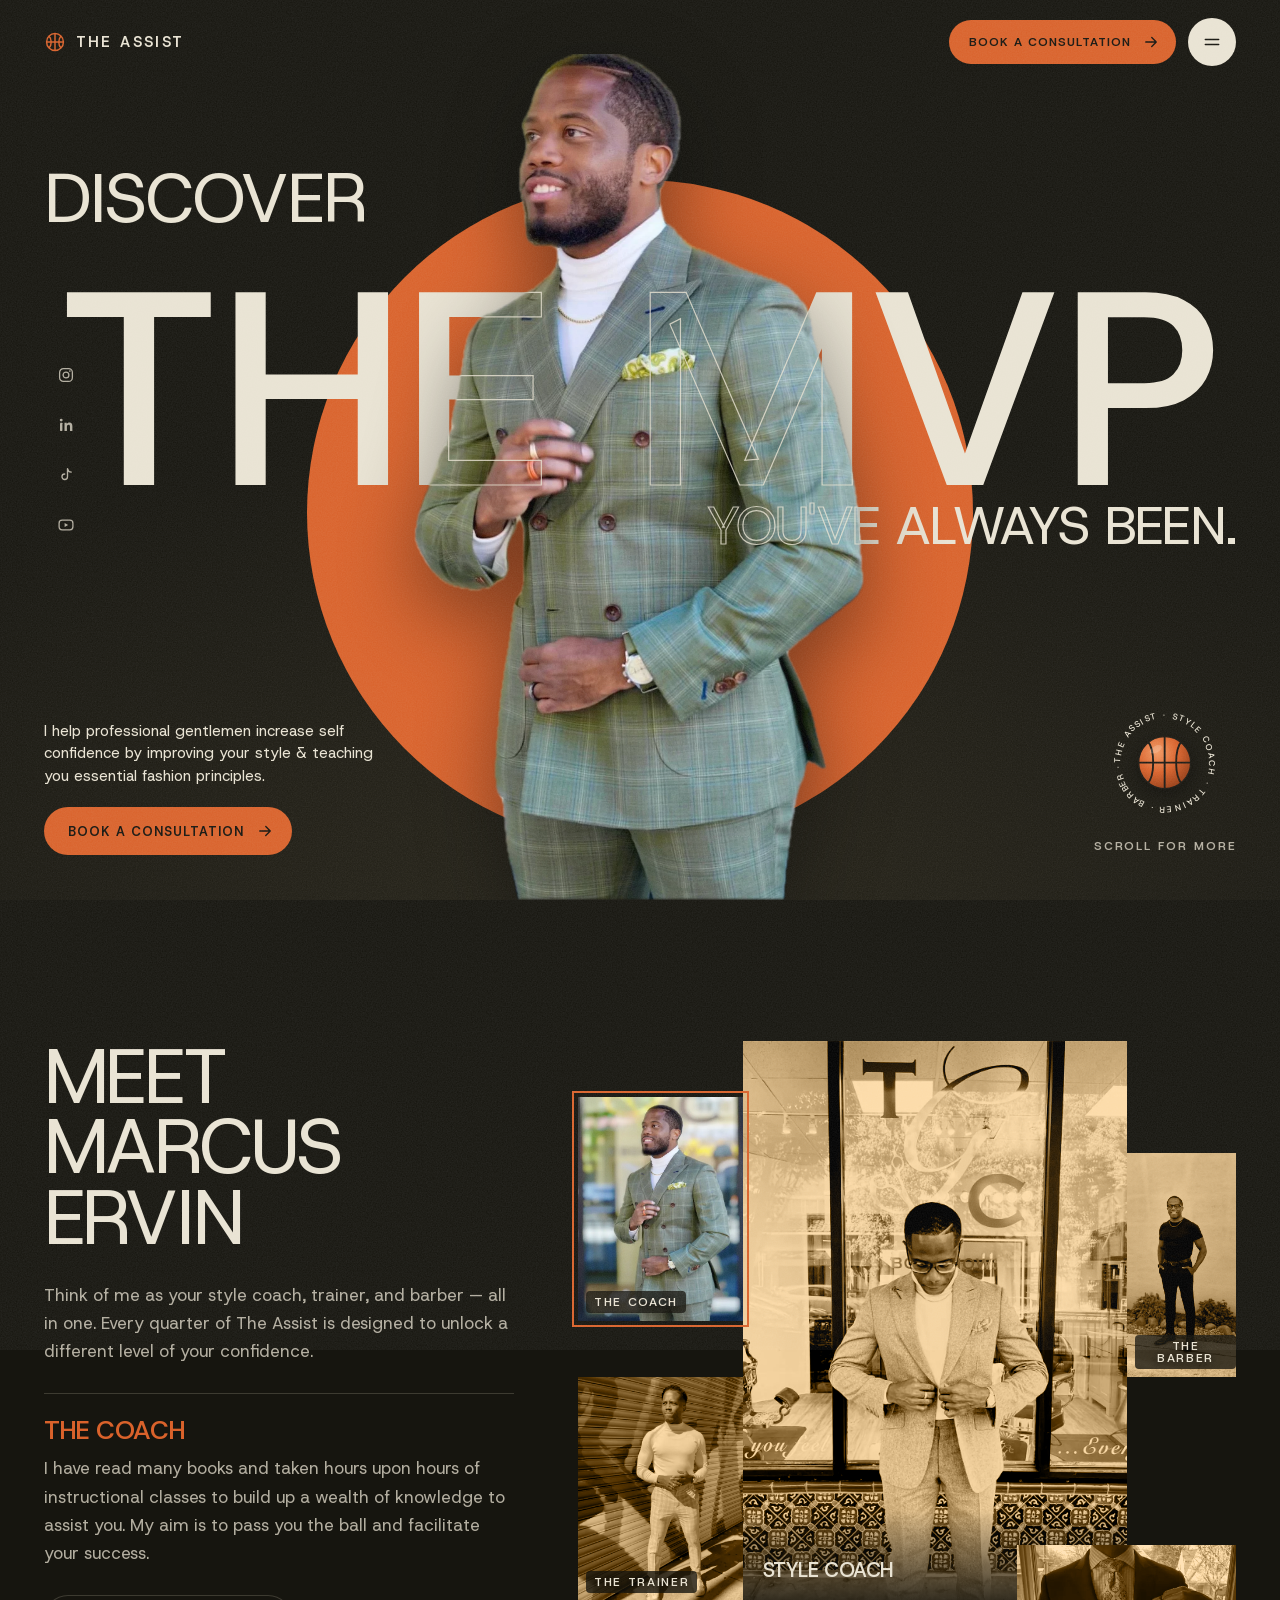
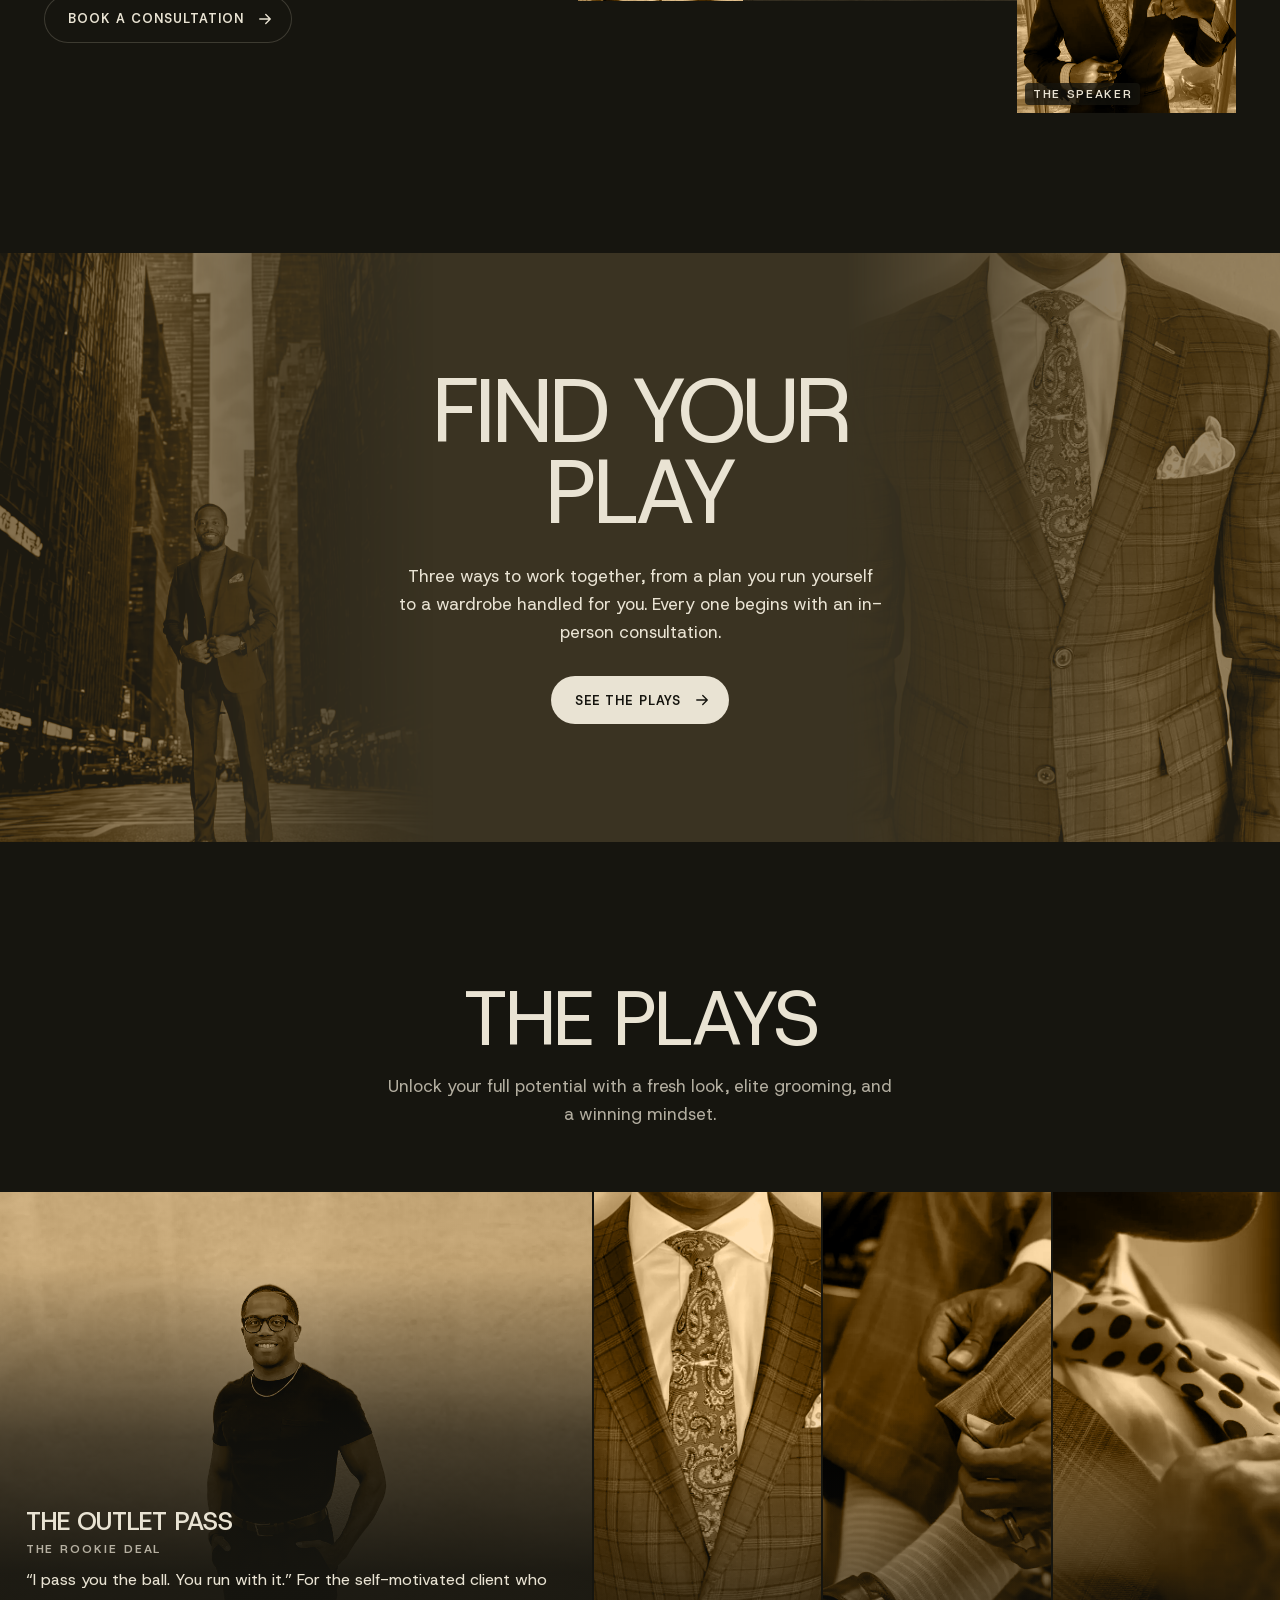
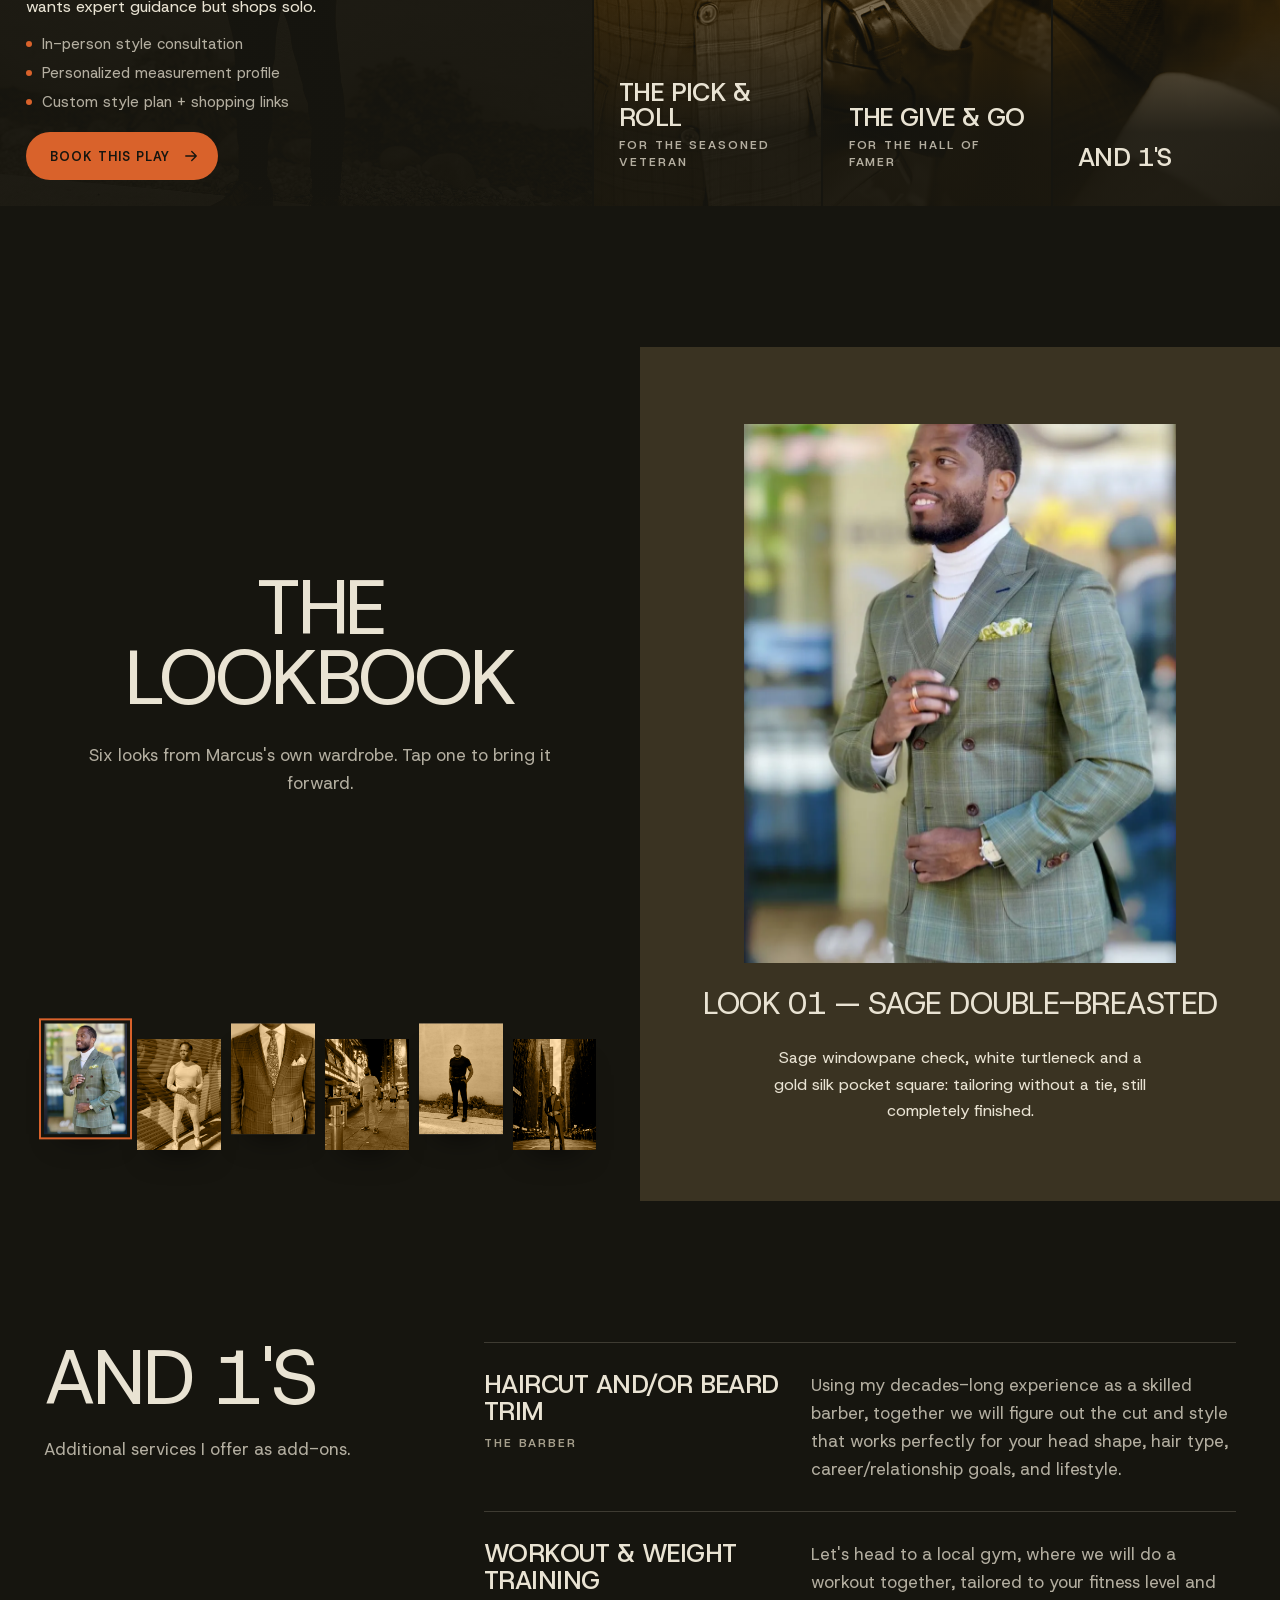
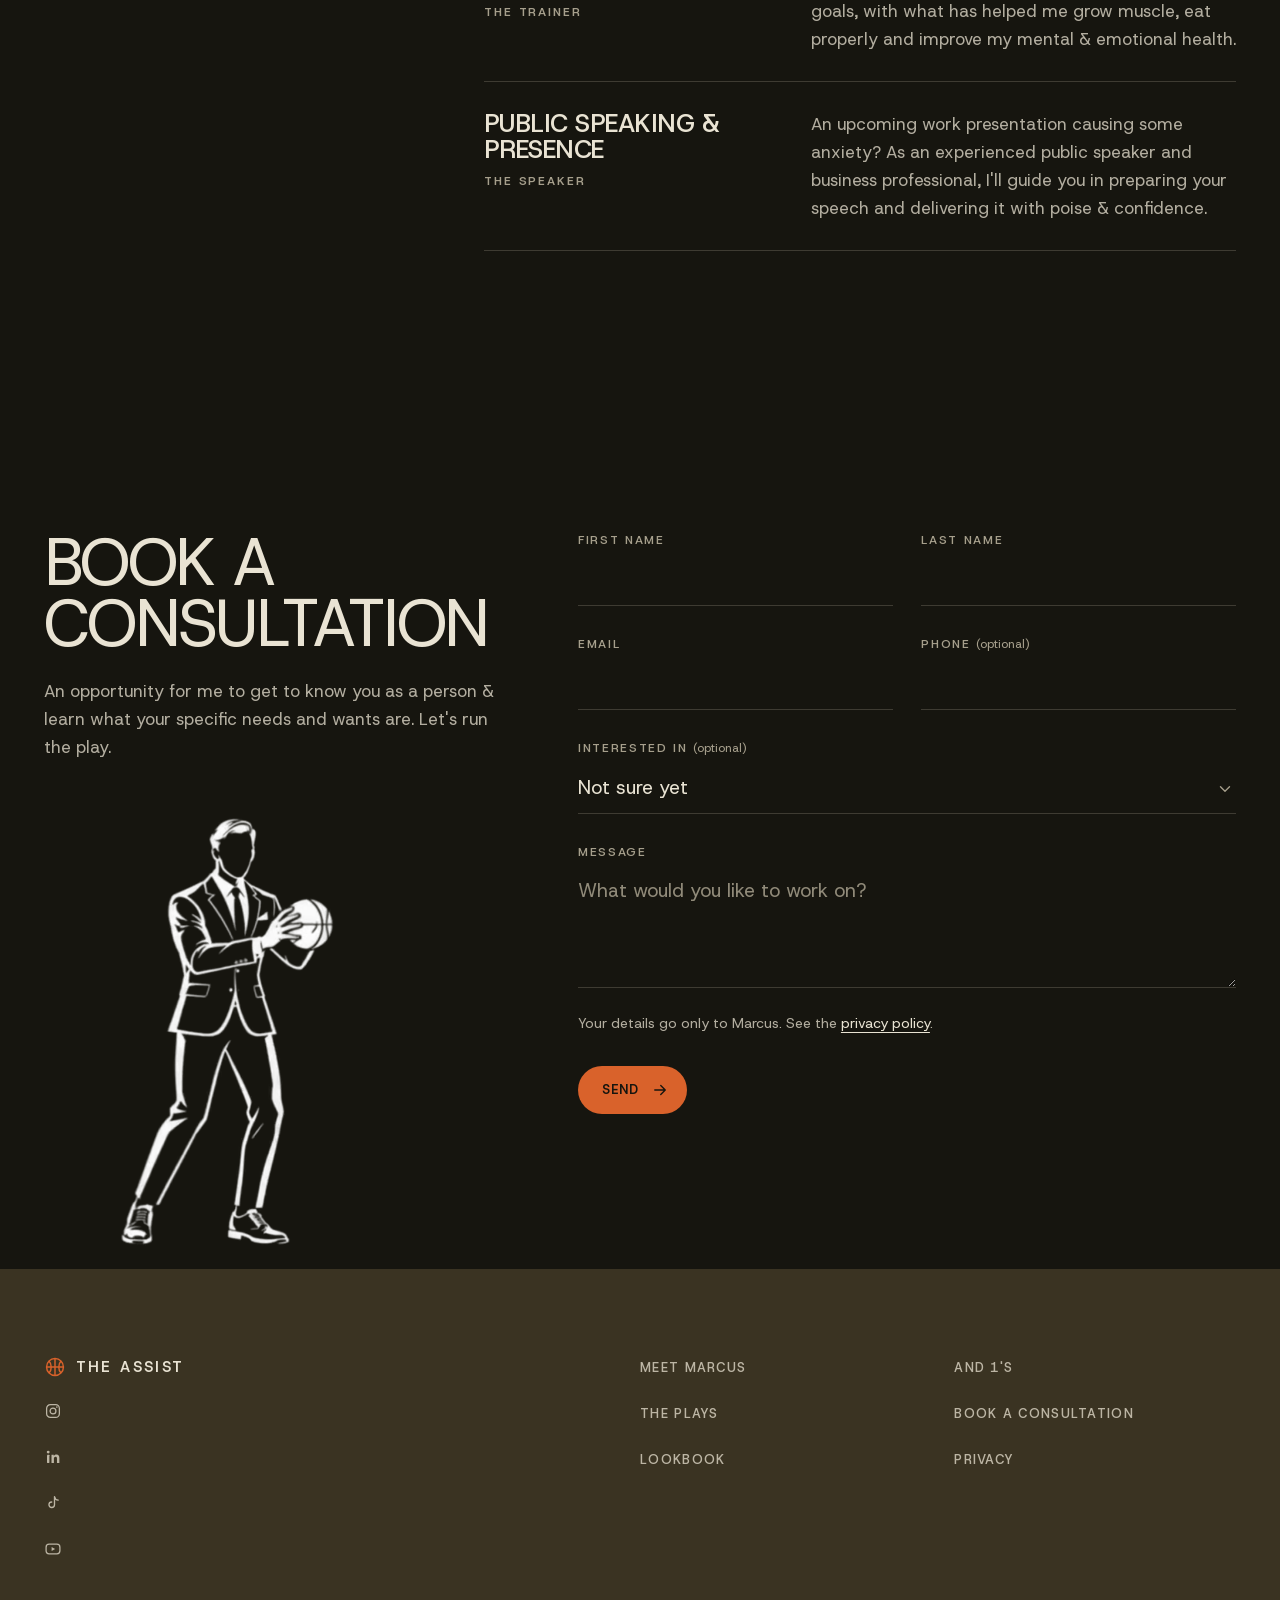
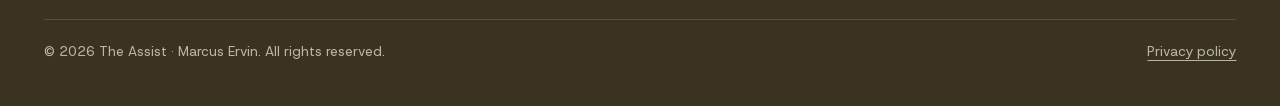
==== index.html @ 71811493 "Dribble loop: transparent, so it sits on the page colour everywhere The clip now has no background o" ====
<!doctype html>
<html lang="en">
<head>
<meta charset="utf-8">
<meta name="viewport" content="width=device-width, initial-scale=1">
<title>The Assist — Personal Styling for Professional Men | Marcus Ervin</title>
<meta name="description" content="Marcus Ervin helps professional gentlemen increase self-confidence by improving their style and teaching essential fashion principles. Style coach, trainer and barber, all in one. Book a consultation.">
<link rel="canonical" href="https://getsumactright.github.io/the-assist/">
<meta name="theme-color" content="#16150f">
<meta property="og:type" content="website">
<meta property="og:site_name" content="The Assist">
<meta property="og:title" content="The Assist — Discover the MVP you've always been">
<meta property="og:description" content="Personal styling for professional men with Marcus Ervin: style coach, trainer and barber, all in one.">
<meta property="og:url" content="https://getsumactright.github.io/the-assist/">
<meta property="og:image" content="https://getsumactright.github.io/the-assist/assets/img/og.jpg">
<meta property="og:image:width" content="1200">
<meta property="og:image:height" content="630">
<meta property="og:image:alt" content="Marcus Ervin in a sage suit in front of the words THE MVP">
<meta name="twitter:card" content="summary_large_image">
<link rel="icon" href="favicon.svg" type="image/svg+xml">
<link rel="apple-touch-icon" href="apple-touch-icon.png">
<link rel="preload" href="assets/fonts/host-grotesk-latin.woff2" as="font" type="font/woff2" crossorigin>
<link rel="preload" href="assets/img/marcus-sage-cutout.webp" as="image" fetchpriority="high">
<link rel="stylesheet" href="assets/css/site.css">
<script type="application/ld+json">
{
  "@context": "https://schema.org",
  "@type": "ProfessionalService",
  "name": "The Assist",
  "description": "Personal styling and image consulting for professional men. Marcus Ervin helps professional gentlemen increase self-confidence by improving their style and teaching essential fashion principles.",
  "url": "https://getsumactright.github.io/the-assist/",
  "image": "https://getsumactright.github.io/the-assist/assets/img/og.jpg",
  "founder": {"@type": "Person", "name": "Marcus Ervin", "jobTitle": "Style coach, trainer and barber"},
  "sameAs": ["https://www.instagram.com/themarcuservin","https://www.linkedin.com/in/marcuservin/","https://www.tiktok.com/@themarcuservin","https://www.youtube.com/@TheMarcusErvin"],
  "hasOfferCatalog": {"@type": "OfferCatalog", "name": "Styling packages", "itemListElement": [
    {"@type": "Offer", "itemOffered": {"@type": "Service", "name": "The Outlet Pass", "description": "In-person style consultation, personalized measurement profile, custom style plan and shopping links."}},
    {"@type": "Offer", "itemOffered": {"@type": "Service", "name": "The Pick & Roll", "description": "In-person consultation, full measurement profile, bespoke color analysis, live shopping sessions and style education."}},
    {"@type": "Offer", "itemOffered": {"@type": "Service", "name": "The Give & Go", "description": "Full wardrobe plan curated and delivered, with alterations, fittings, lookbooks, dry cleaning, shoe care and multiple 1-on-1 sessions."}}
  ]}
}
</script>
</head>
<body>

<a class="skip" href="#main">Skip to content</a>

<svg width="0" height="0" style="position:absolute" aria-hidden="true">
  <symbol id="i-arrow" viewBox="0 0 24 24"><path d="M5 12h13M13 6l6 6-6 6" fill="none" stroke="currentColor" stroke-width="1.8" stroke-linecap="round" stroke-linejoin="round"/></symbol>
  <symbol id="i-left" viewBox="0 0 24 24"><path d="M19 12H6M11 6l-6 6 6 6" fill="none" stroke="currentColor" stroke-width="1.8" stroke-linecap="round" stroke-linejoin="round"/></symbol>
  <symbol id="i-ball" viewBox="0 0 24 24"><g fill="none" stroke="currentColor" stroke-width="1.6"><circle cx="12" cy="12" r="9.2"/><path d="M2.8 12h18.4M12 2.8v18.4M5.5 5.4c3.2 3.6 3.2 9.6 0 13.2M18.5 5.4c-3.2 3.6-3.2 9.6 0 13.2"/></g></symbol>
  <symbol id="i-ig" viewBox="0 0 24 24"><g fill="none" stroke="currentColor" stroke-width="1.7"><rect x="3.5" y="3.5" width="17" height="17" rx="5"/><circle cx="12" cy="12" r="3.9"/></g><circle cx="17.2" cy="6.8" r="1.1" fill="currentColor"/></symbol>
  <symbol id="i-in" viewBox="0 0 24 24"><g fill="currentColor"><rect x="4" y="9" width="3.2" height="11" rx=".6"/><circle cx="5.6" cy="5.4" r="1.9"/><path d="M10 9h3v1.6c.6-1 1.8-1.9 3.7-1.9 2.6 0 3.8 1.6 3.8 4.6V20h-3.2v-6c0-1.6-.6-2.5-1.9-2.5-1.4 0-2.2 1-2.2 2.6V20H10z"/></g></symbol>
  <symbol id="i-tt" viewBox="0 0 24 24"><path d="M14 3.5v10.8a3.7 3.7 0 1 1-3.7-3.7M14 3.5c.4 2.6 2.2 4.4 5 4.6" fill="none" stroke="currentColor" stroke-width="1.8" stroke-linecap="round" stroke-linejoin="round"/></symbol>
  <symbol id="i-yt" viewBox="0 0 24 24"><rect x="2.8" y="5.6" width="18.4" height="12.8" rx="4" fill="none" stroke="currentColor" stroke-width="1.7"/><path d="M10.2 9.4v5.2l4.6-2.6z" fill="currentColor"/></symbol>
  <symbol id="i-menu" viewBox="0 0 24 24"><path d="M4 9h16M4 15h16" fill="none" stroke="currentColor" stroke-width="1.8" stroke-linecap="round"/></symbol>
  <symbol id="i-x" viewBox="0 0 24 24"><path d="M6 6l12 12M18 6L6 18" fill="none" stroke="currentColor" stroke-width="1.8" stroke-linecap="round"/></symbol>
</svg>

<header class="top">
  <div class="wrap top__row">
    <a class="brand" href="#main"><svg aria-hidden="true"><use href="#i-ball"/></svg>The Assist</a>
    <div class="top__right">
      <a class="pill" href="#consultation">Book a consultation<svg aria-hidden="true"><use href="#i-arrow"/></svg></a>
      <button class="burger" type="button" data-nav-toggle aria-controls="menu" aria-expanded="false" aria-label="Open menu"><svg aria-hidden="true"><use href="#i-menu"/></svg></button>
    </div>
  </div>
</header>

<div class="menu" id="menu" role="dialog" aria-modal="true" aria-label="Menu" hidden>
  <button class="burger menu__close" type="button" data-menu-close aria-label="Close menu"><svg aria-hidden="true"><use href="#i-x"/></svg></button>
  <nav aria-label="Main">
    <a href="#meet">Meet Marcus</a>
    <a href="#plays">The plays</a>
    <a href="#lookbook">Lookbook</a>
    <a href="#and-ones">And 1's</a>
    <a href="#consultation">Book a consultation</a>
  </nav>
  <aside class="tone" aria-hidden="true"><img src="assets/img/city-800.webp" width="1200" height="1600" alt="" loading="lazy"></aside>
  <div class="menu__foot"><span class="label">Style coach · Trainer · Barber</span></div>
</div>

<main id="main">
  <section class="hero" aria-labelledby="hero-title">
    <div class="hero__stage">
      <div class="hero__disc" aria-hidden="true"></div>
      <h1 class="hero__type" id="hero-title" aria-label="Discover the MVP you've always been">
        <span class="t-a" aria-hidden="true">Discover</span>
        <span class="t-b" aria-hidden="true">The MVP</span>
        <span class="t-c" aria-hidden="true">you've always been.</span>
      </h1>
      <img class="hero__marcus" src="assets/img/marcus-sage-cutout.webp" decoding="async" width="744" height="1351" alt="Marcus Ervin in a sage double-breasted check suit and white turtleneck" fetchpriority="high">
      <p class="hero__type hero__type--line" aria-hidden="true">
        <span class="t-a">Discover</span>
        <span class="t-b">The MVP</span>
        <span class="t-c">you've always been.</span>
      </p>
      <ul class="hero__social" aria-label="Follow Marcus">
        <li><a href="https://www.instagram.com/themarcuservin" rel="noopener" target="_blank" aria-label="Instagram"><svg aria-hidden="true"><use href="#i-ig"/></svg></a></li>
        <li><a href="https://www.linkedin.com/in/marcuservin/" rel="noopener" target="_blank" aria-label="LinkedIn"><svg aria-hidden="true"><use href="#i-in"/></svg></a></li>
        <li><a href="https://www.tiktok.com/@themarcuservin" rel="noopener" target="_blank" aria-label="TikTok"><svg aria-hidden="true"><use href="#i-tt"/></svg></a></li>
        <li><a href="https://www.youtube.com/@TheMarcusErvin" rel="noopener" target="_blank" aria-label="YouTube"><svg aria-hidden="true"><use href="#i-yt"/></svg></a></li>
      </ul>
    </div>
    <div class="hero__lede">
      <p>I help professional gentlemen increase self confidence by improving your style &amp; teaching you essential fashion principles.</p>
      <a class="pill" href="#consultation">Book a consultation<svg aria-hidden="true"><use href="#i-arrow"/></svg></a>
    </div>
    <a class="badge" href="#meet" aria-label="Scroll to meet Marcus">
      <span class="badge__ring" aria-hidden="true">
        <svg class="ring" viewBox="0 0 120 120"><defs><path id="ring" d="M60 60m-46 0a46 46 0 1 1 92 0a46 46 0 1 1-92 0"/></defs><text><textPath href="#ring" textLength="286" lengthAdjust="spacing">The Assist · Style coach · Trainer · Barber ·</textPath></text></svg>
        <span class="badge__core"><svg viewBox="0 0 100 100" focusable="false"><defs><radialGradient id="ball-shade" cx="36%" cy="30%" r="78%"><stop offset="0" stop-color="#f39a63"/><stop offset=".5" stop-color="#d9622b"/><stop offset="1" stop-color="#8f3a14"/></radialGradient><clipPath id="ball-clip"><circle cx="50" cy="50" r="47"/></clipPath></defs><circle cx="50" cy="50" r="47" fill="url(#ball-shade)"/><g clip-path="url(#ball-clip)"><g class="ball-seams" fill="none" stroke="#1c1a14" stroke-width="3.4" stroke-linecap="round"><path d="M-10 50h120M50 -10v120"/><path d="M18 10c15 15 15 65 0 80M82 10c-15 15-15 65 0 80"/></g></g><circle cx="50" cy="50" r="47" fill="none" stroke="#1c1a14" stroke-width="2.4"/><ellipse cx="34" cy="26" rx="12" ry="6" fill="#fff" opacity=".18" transform="rotate(-28 34 26)"/></svg></span>
      </span>
      <span class="label">Scroll for more</span>
    </a>
  </section>

  <section class="sec" id="meet" aria-labelledby="meet-title">
    <div class="wrap meet">
      <div class="meet__copy">
        <h2 class="h2" id="meet-title">Meet<br>Marcus Ervin</h2>
        <p class="lead">Think of me as your style coach, trainer, and barber — all in one. Every quarter of The Assist is designed to unlock a different level of your confidence.</p>
        <div class="meet__role" aria-live="polite">
          <strong data-role="name">The coach</strong>
          <p data-role="text">I have read many books and taken hours upon hours of instructional classes to build up a wealth of knowledge to assist you. My aim is to pass you the ball and facilitate your success.</p>
        </div>
        <a class="pill pill--ghost" href="#consultation" style="align-self:flex-start">Book a consultation<svg aria-hidden="true"><use href="#i-arrow"/></svg></a>
      </div>
      <div class="collage">
        <figure class="collage__main tone" style="margin:0">
          <img data-role="img" src="assets/img/cream-bw-1600.webp" width="1440" height="1440" alt="Marcus Ervin in a cream jacket in front of a shop window" loading="lazy">
          <figcaption data-role="cap">Style coach</figcaption>
        </figure>
        <div class="collage__thumbs" role="group" aria-label="Marcus's roles">
          <button class="thumb th-1 tone" type="button" aria-pressed="true" data-role-i="0"><img src="assets/img/sage-800.webp" width="569" height="800" alt="" loading="lazy"><span>The coach</span></button>
          <button class="thumb th-2 tone" type="button" aria-pressed="false" data-role-i="1"><img src="assets/img/yellow-wall-800.webp" width="576" height="800" alt="" loading="lazy"><span>The trainer</span></button>
          <button class="thumb th-3 tone" type="button" aria-pressed="false" data-role-i="2"><img src="assets/img/sky-wall-800.webp" width="600" height="800" alt="" loading="lazy"><span>The barber</span></button>
          <button class="thumb th-4 tone" type="button" aria-pressed="false" data-role-i="3"><img src="assets/img/black-suit-800.webp" width="800" height="581" alt="" loading="lazy" style="object-position:40% 30%"><span>The speaker</span></button>
        </div>
      </div>
    </div>
  </section>

  <section class="band" aria-labelledby="band-title">
    <div class="band__img band__img--l tone" aria-hidden="true"><img src="assets/img/city-1600.webp" width="1200" height="1600" alt="" loading="lazy"></div>
    <div class="band__img band__img--r tone" aria-hidden="true"><img src="assets/img/blue-check-1600.webp" width="1600" height="1325" alt="" loading="lazy"></div>
    <div class="wrap">
      <h2 id="band-title">Find your<br>play</h2>
      <p>Three ways to work together, from a plan you run yourself to a wardrobe handled for you. Every one begins with an in-person consultation.</p>
      <a class="pill pill--bone" href="#plays">See the plays<svg aria-hidden="true"><use href="#i-arrow"/></svg></a>
    </div>
  </section>

  <section class="sec" id="plays" aria-labelledby="plays-title">
    <div class="wrap plays__head">
      <h2 class="h2" id="plays-title">The plays</h2>
      <p class="lead">Unlock your full potential with a fresh look, elite grooming, and a winning mindset.</p>
    </div>
    <div class="panels" data-panels>
      <article class="panel tone is-open">
        <button class="panel-tab" type="button" aria-expanded="true" aria-controls="p1"><span class="sr" style="position:absolute;left:-9999px">Show The Outlet Pass</span></button>
        <img src="assets/img/sky-wall-1600.webp" width="1200" height="1600" alt="" loading="lazy" style="object-position:60% 30%">
        <div class="panel__body">
          <h3>The Outlet Pass</h3>
          <span class="label tier">The Rookie Deal</span>
          <div class="panel__more" id="p1"><div>
            <p>“I pass you the ball. You run with it.” For the self-motivated client who wants expert guidance but shops solo.</p>
            <ul><li>In-person style consultation</li><li>Personalized measurement profile</li><li>Custom style plan + shopping links</li></ul>
            <a class="pill" href="#consultation" data-play="The Outlet Pass">Book this play<svg aria-hidden="true"><use href="#i-arrow"/></svg></a>
          </div></div>
        </div>
      </article>
      <article class="panel tone">
        <button class="panel-tab" type="button" aria-expanded="false" aria-controls="p2"><span style="position:absolute;left:-9999px">Show The Pick &amp; Roll</span></button>
        <img src="assets/img/blue-check-1600.webp" width="1600" height="1325" alt="" loading="lazy" style="object-position:50% 40%">
        <div class="panel__body">
          <h3>The Pick &amp; Roll</h3>
          <span class="label tier">For the Seasoned Veteran</span>
          <div class="panel__more" id="p2"><div>
            <p>“We play together — step-by-step styling support.” Shopping sessions together, with style principles that last.</p>
            <ul><li>In-person consultation</li><li>Full measurement profile</li><li>Bespoke color analysis</li><li>Live shopping sessions + style education</li></ul>
            <a class="pill" href="#consultation" data-play="The Pick & Roll">Book this play<svg aria-hidden="true"><use href="#i-arrow"/></svg></a>
          </div></div>
        </div>
      </article>
      <article class="panel tone">
        <button class="panel-tab" type="button" aria-expanded="false" aria-controls="p3"><span style="position:absolute;left:-9999px">Show The Give &amp; Go</span></button>
        <img src="assets/img/shoe-shine-1600.webp" width="1600" height="1067" alt="" loading="lazy" style="object-position:40% 50%">
        <div class="panel__body">
          <h3>The Give &amp; Go</h3>
          <span class="label tier">For the Hall of Famer</span>
          <div class="panel__more" id="p3"><div>
            <p>“Hand it off — I'll handle everything.” Designed for professionals who value time and want a done-for-you experience.</p>
            <ul><li>Full wardrobe plan curated &amp; delivered</li><li>Alterations, fittings, dry cleaning, shoe care</li><li>Personal lookbook + multiple 1-on-1 sessions</li></ul>
            <a class="pill" href="#consultation" data-play="The Give & Go">Book this play<svg aria-hidden="true"><use href="#i-arrow"/></svg></a>
          </div></div>
        </div>
      </article>
      <article class="panel tone">
        <button class="panel-tab" type="button" aria-expanded="false" aria-controls="p4"><span style="position:absolute;left:-9999px">Show the And 1's</span></button>
        <img src="assets/img/tie-detail-1600.webp" width="1600" height="1067" alt="" loading="lazy" style="object-position:55% 50%">
        <div class="panel__body">
          <h3>And 1's</h3>
          <div class="panel__more" id="p4"><div>
            <p>Additional services I offer as add-ons to any play.</p>
            <ul><li>Haircut and/or beard trim</li><li>Workout &amp; weight training</li><li>Public speaking &amp; professional presence</li></ul>
            <a class="pill" href="#and-ones">See the add-ons<svg aria-hidden="true"><use href="#i-arrow"/></svg></a>
          </div></div>
        </div>
      </article>
    </div>
  </section>

  <section class="lookbook" id="lookbook" aria-labelledby="lb-title">
    <div class="lb__left">
      <h2 class="h2" id="lb-title">The<br>lookbook</h2>
      <p class="lead">Six looks from Marcus's own wardrobe. Tap one to bring it forward.</p>
      <ul class="lb__strip" aria-label="Choose a look">
        <li><button class="tone" type="button" aria-pressed="true" data-look="0" aria-label="Look 01, sage double-breasted"><img src="assets/img/sage-800.webp" width="569" height="800" alt="" loading="lazy"></button></li>
        <li><button class="tone" type="button" aria-pressed="false" data-look="1" aria-label="Look 02, yellow turtleneck"><img src="assets/img/yellow-wall-800.webp" width="576" height="800" alt="" loading="lazy"></button></li>
        <li><button class="tone" type="button" aria-pressed="false" data-look="2" aria-label="Look 03, blue windowpane suit"><img src="assets/img/blue-check-800.webp" width="800" height="663" alt="" loading="lazy"></button></li>
        <li><button class="tone" type="button" aria-pressed="false" data-look="3" aria-label="Look 04, after dark"><img src="assets/img/times-square-800.webp" width="600" height="800" alt="" loading="lazy"></button></li>
        <li><button class="tone" type="button" aria-pressed="false" data-look="4" aria-label="Look 05, all black"><img src="assets/img/sky-wall-800.webp" width="600" height="800" alt="" loading="lazy"></button></li>
        <li><button class="tone" type="button" aria-pressed="false" data-look="5" aria-label="Look 06, navy downtown"><img src="assets/img/city-800.webp" width="600" height="800" alt="" loading="lazy"></button></li>
      </ul>
    </div>
    <div class="lb__right" aria-live="polite">
      <figure class="lb__feature" style="margin:0"><img data-look-img src="assets/img/sage-1600.webp" width="1016" height="1429" alt="Marcus in a sage double-breasted check suit" loading="lazy"></figure>
      <h3 data-look-title>Look 01 — Sage double-breasted</h3>
      <p data-look-text>Sage windowpane check, white turtleneck and a gold silk pocket square: tailoring without a tie, still completely finished.</p>
    </div>
  </section>

  <section class="sec" id="and-ones" aria-labelledby="ones-title">
    <div class="wrap ones">
      <div>
        <h2 class="h2" id="ones-title">And 1's</h2>
        <p class="lead" style="margin-top:22px">Additional services I offer as add-ons.</p>
      </div>
      <ul>
        <li><h3>Haircut and/or beard trim<small class="label">The barber</small></h3><p>Using my decades-long experience as a skilled barber, together we will figure out the cut and style that works perfectly for your head shape, hair type, career/relationship goals, and lifestyle.</p></li>
        <li><h3>Workout &amp; weight training<small class="label">The trainer</small></h3><p>Let's head to a local gym, where we will do a workout together, tailored to your fitness level and goals, with what has helped me grow muscle, eat properly and improve my mental &amp; emotional health.</p></li>
        <li><h3>Public speaking &amp; presence<small class="label">The speaker</small></h3><p>An upcoming work presentation causing some anxiety? As an experienced public speaker and business professional, I'll guide you in preparing your speech and delivering it with poise &amp; confidence.</p></li>
      </ul>
    </div>
  </section>


  <section class="sec" id="consultation" aria-labelledby="book-title">
    <div class="wrap book">
      <div class="book__aside">
        <h2 class="h2" id="book-title">Book a<br>consultation</h2>
        <p class="lead">An opportunity for me to get to know you as a person &amp; learn what your specific needs and wants are. Let's run the play.</p>
        <video class="book__clip" data-loop-clip muted loop playsinline preload="none" poster="assets/video/dribble-loop-poster.webp" width="680" height="786" aria-label="The Assist's suited man dribbling a basketball">
          <source src="assets/video/dribble-loop.mov" type='video/quicktime; codecs="hvc1"'>
          <source src="assets/video/dribble-loop.webm" type="video/webm">
          <source src="assets/video/dribble-loop.mp4" type="video/mp4">
        </video>
      </div>
      <form class="form" action="https://api.web3forms.com/submit" method="POST" data-booking-form novalidate>
        <input type="hidden" name="access_key" value="YOUR_WEB3FORMS_ACCESS_KEY">
        <input type="hidden" name="subject" value="New consultation request from the website">
        <input type="hidden" name="from_name" value="The Assist website">
        <div class="hp" aria-hidden="true"><label for="f-hp">Leave this empty</label><input id="f-hp" type="checkbox" name="botcheck" tabindex="-1"></div>
        <div class="field"><label for="f-first">First name</label><input id="f-first" name="first_name" autocomplete="given-name" required></div>
        <div class="field"><label for="f-last">Last name</label><input id="f-last" name="last_name" autocomplete="family-name" required></div>
        <div class="field"><label for="f-email">Email</label><input id="f-email" name="email" type="email" autocomplete="email" required></div>
        <div class="field"><label for="f-phone">Phone <span class="opt">(optional)</span></label><input id="f-phone" name="phone" type="tel" autocomplete="tel"></div>
        <div class="field field--full"><label for="f-play">Interested in <span class="opt">(optional)</span></label>
          <select id="f-play" name="interested_in">
            <option value="Not sure yet">Not sure yet</option>
            <option>The Outlet Pass</option>
            <option>The Pick &amp; Roll</option>
            <option>The Give &amp; Go</option>
            <option>And 1's add-ons</option>
          </select>
        </div>
        <div class="field field--full"><label for="f-msg">Message</label><textarea id="f-msg" name="message" placeholder="What would you like to work on?"></textarea></div>
        <p class="form__note">Your details go only to Marcus. See the <a href="privacy.html">privacy policy</a>.</p>
        <div class="form__foot">
          <button class="pill" type="submit">Send<svg aria-hidden="true"><use href="#i-arrow"/></svg></button>
          <p class="status" role="status" aria-live="polite" data-form-status></p>
        </div>
      </form>
    </div>
  </section>
</main>

<footer>
  <div class="wrap">
    <div class="foot">
      <div>
        <a class="brand" href="#main"><svg aria-hidden="true"><use href="#i-ball"/></svg>The Assist</a>
        <ul class="soc" aria-label="Follow Marcus">
          <li><a href="https://www.instagram.com/themarcuservin" rel="noopener" target="_blank" aria-label="Instagram"><svg aria-hidden="true"><use href="#i-ig"/></svg></a></li>
          <li><a href="https://www.linkedin.com/in/marcuservin/" rel="noopener" target="_blank" aria-label="LinkedIn"><svg aria-hidden="true"><use href="#i-in"/></svg></a></li>
          <li><a href="https://www.tiktok.com/@themarcuservin" rel="noopener" target="_blank" aria-label="TikTok"><svg aria-hidden="true"><use href="#i-tt"/></svg></a></li>
          <li><a href="https://www.youtube.com/@TheMarcusErvin" rel="noopener" target="_blank" aria-label="YouTube"><svg aria-hidden="true"><use href="#i-yt"/></svg></a></li>
        </ul>
      </div>
      <ul aria-label="Explore"><li><a href="#meet">Meet Marcus</a></li><li><a href="#plays">The plays</a></li><li><a href="#lookbook">Lookbook</a></li></ul>
      <ul aria-label="Services"><li><a href="#and-ones">And 1's</a></li><li><a href="#consultation">Book a consultation</a></li><li><a href="privacy.html">Privacy</a></li></ul>
    </div>
    <p class="foot__note"><span>© <span data-year>2026</span> The Assist · Marcus Ervin. All rights reserved.</span><a href="privacy.html">Privacy policy</a></p>
  </div>
</footer>

<script src="assets/js/site.js" defer></script>
</body>
</html>
---- assets/css/site.css ----
/* The Assist — site styles. Palette and type follow demo 10 (The Upgrade). */
@font-face{font-family:'Host Grotesk';font-style:normal;font-weight:300 800;font-display:swap;src:url(../fonts/host-grotesk-latin.woff2) format('woff2');unicode-range:U+0000-00FF,U+0131,U+0152-0153,U+02BB-02BC,U+02C6,U+02DA,U+02DC,U+0304,U+0308,U+0329,U+2000-206F,U+20AC,U+2122,U+2191,U+2193,U+2212,U+2215,U+FEFF,U+FFFD}
:root{
  --night:#16150f; --umber:#1f1d16; --umber-2:#2a271d; --band:#3a3322; --band-2:#4a412c;
  --bone:#e9e3d3; --bone-dim:rgba(233,227,211,.74); --taupe:#a69f8c; --rule:rgba(166,159,140,.28);
  --orange:#d9622b; --orange-hi:#ec7a43;
  --sans:'Host Grotesk',system-ui,-apple-system,'Segoe UI',sans-serif; --mono:var(--sans);
  --pad:clamp(16px,3.4vw,48px); --max:1440px;
  --ease:cubic-bezier(.16,1,.3,1);
}
*,*::before,*::after{box-sizing:border-box}
html{scroll-behavior:smooth;scroll-padding-top:20px;scrollbar-color:var(--band-2) var(--night)}
@media (prefers-reduced-motion:reduce){html{scroll-behavior:auto}}
body{margin:0;background:var(--night);color:var(--bone);font:400 17px/1.65 var(--sans);-webkit-font-smoothing:antialiased;overflow-x:hidden;caret-color:var(--orange)}
::selection{background:var(--orange);color:var(--night)}
::-webkit-scrollbar{width:10px}::-webkit-scrollbar-track{background:var(--night)}::-webkit-scrollbar-thumb{background:var(--band-2);border-radius:10px;border:2px solid var(--night)}
img{display:block;max-width:100%;height:auto}
a{color:inherit;text-underline-offset:4px}
:focus-visible{outline:2px solid var(--orange);outline-offset:4px;border-radius:6px}
.wrap{max-width:var(--max);margin:0 auto;padding:0 var(--pad)}
.skip{position:absolute;left:-999px;top:8px;background:var(--orange);color:var(--night);padding:12px 16px;z-index:200;border-radius:99px}
.skip:focus{left:8px}
/* film grain over everything */
body::after{content:"";position:fixed;inset:-50%;pointer-events:none;z-index:150;opacity:.09;background-image:url("data:image/svg+xml,%3Csvg xmlns='http://www.w3.org/2000/svg' width='200' height='200'%3E%3Cfilter id='n'%3E%3CfeTurbulence type='fractalNoise' baseFrequency='.8' numOctaves='3' stitchTiles='stitch'/%3E%3CfeColorMatrix values='0 0 0 0 1 0 0 0 0 1 0 0 0 0 1 0 0 0 .9 0'/%3E%3C/filter%3E%3Crect width='100%25' height='100%25' filter='url(%23n)'/%3E%3C/svg%3E");animation:grain 1.2s steps(3) infinite}
@keyframes grain{0%{transform:translate(0,0)}33%{transform:translate(-3%,2%)}66%{transform:translate(2%,-3%)}100%{transform:translate(0,0)}}
@media (prefers-reduced-motion:reduce){body::after{animation:none}}

.pill{display:inline-flex;align-items:center;gap:12px;min-height:48px;padding:12px 18px 12px 24px;border-radius:999px;background:var(--orange);color:var(--night);font:600 13px/1 var(--sans);letter-spacing:.08em;text-transform:uppercase;text-decoration:none;border:0;cursor:pointer;transition:background .3s var(--ease),gap .3s var(--ease)}
.pill svg{width:18px;height:18px;flex:none;transition:transform .3s var(--ease)}
.pill:hover{background:var(--orange-hi);gap:16px}
.pill:hover svg{transform:translateX(2px)}
.pill--bone{background:var(--bone)}
.pill--bone:hover{background:#fff}
.pill--ghost{background:transparent;color:var(--bone);box-shadow:inset 0 0 0 1px var(--rule)}
.pill--ghost:hover{background:rgba(233,227,211,.08)}
.label{font:600 12px/1.4 var(--mono);letter-spacing:.16em;text-transform:uppercase;color:var(--taupe)}
/* warm duotone: grayscale photo + khaki colour layer; blooms to full colour on interaction */
.tone{position:relative;isolation:isolate;overflow:hidden}
.tone img{filter:grayscale(1) contrast(1.1) brightness(.9);transition:filter .9s var(--ease),transform 1.2s var(--ease)}
.tone::before{content:"";position:absolute;inset:0;z-index:1;pointer-events:none;background:#a07f4c;mix-blend-mode:color;transition:opacity .9s var(--ease)}
.tone:hover::before,.tone:focus-visible::before,.tone:focus-within::before,.tone[aria-pressed="true"]::before,.tone.in-view::before{opacity:0}
.tone:hover img,.tone:focus-visible img,.tone:focus-within img,.tone[aria-pressed="true"] img,.tone.in-view img{filter:none}

/* header */
.top{position:absolute;inset:0 0 auto;z-index:40}
.top__row{display:flex;align-items:center;gap:16px;min-height:84px}
.brand{display:inline-flex;align-items:center;gap:10px;min-height:44px;text-decoration:none;font:600 15px/1 var(--sans);letter-spacing:.16em;text-transform:uppercase}
.brand svg{width:22px;height:22px;color:var(--orange)}
.top__right{margin-left:auto;display:flex;align-items:center;gap:12px}
.top .pill{min-height:44px;padding:10px 16px 10px 20px;font-size:12px}
.burger{width:48px;height:48px;border-radius:50%;border:0;background:var(--bone);color:var(--night);display:grid;place-items:center;cursor:pointer;transition:transform .4s var(--ease),background .3s}
.burger:hover{transform:rotate(90deg);background:#fff}
.burger svg{width:20px;height:20px}
.menu{position:fixed;inset:0;z-index:120;background:var(--umber);display:grid;grid-template-columns:minmax(0,7fr) minmax(0,5fr);clip-path:circle(0% at calc(100% - 64px) 42px);transition:clip-path .7s var(--ease);visibility:hidden}
.menu[data-open="true"]{clip-path:circle(150% at calc(100% - 64px) 42px);visibility:visible}
@media (prefers-reduced-motion:reduce){.menu{transition:none}}
.menu nav{display:flex;flex-direction:column;justify-content:center;gap:4px;padding:0 var(--pad)}
.menu nav a{font:400 clamp(40px,6vw,88px)/1.02 var(--sans);letter-spacing:-.035em;text-transform:uppercase;text-decoration:none;width:max-content;max-width:100%;transition:color .25s,padding .35s var(--ease)}
.menu nav a:hover,.menu nav a:focus-visible{color:var(--orange);padding-left:14px}
.menu aside{position:relative;overflow:hidden}
.menu aside img{width:100%;height:100%;object-fit:cover;object-position:50% 20%}
.menu__close{position:absolute;top:18px;right:var(--pad);z-index:2}
.menu__foot{position:absolute;left:var(--pad);bottom:28px;display:flex;gap:24px;flex-wrap:wrap}

/* hero */
.hero{position:relative;height:100svh;min-height:640px;max-height:1100px;overflow:hidden;background:radial-gradient(120% 90% at 50% 100%,#262318 0%,var(--night) 60%)}
.hero__disc{position:absolute;left:50%;bottom:6%;width:min(54vw,74svh);aspect-ratio:1;border-radius:50%;background:var(--orange);transform:translateX(-50%);z-index:1}
.hero__type{position:absolute;inset:0;z-index:2;margin:0;pointer-events:none;text-transform:uppercase;font-weight:500;letter-spacing:-.045em;color:var(--bone)}
.hero__type span{position:absolute;display:block;white-space:nowrap;line-height:.8}
.t-a{left:var(--pad);top:19%;font-size:clamp(34px,5.4vw,96px);font-weight:400}
.t-b{left:50%;top:31%;transform:translateX(-50%);font-size:clamp(84px,21.5vw,380px)}
.t-c{right:var(--pad);top:calc(31% + clamp(70px,17.6vw,312px));font-size:clamp(28px,4.2vw,74px);font-weight:400;letter-spacing:-.03em}
.hero__type--line{z-index:4;color:transparent;-webkit-text-stroke:1.2px rgba(233,227,211,.8);-webkit-mask:url(../img/marcus-sage-cutout.webp) 50% 100%/auto min(94%,1000px) no-repeat;mask:url(../img/marcus-sage-cutout.webp) 50% 100%/auto min(94%,1000px) no-repeat}
.hero__marcus{position:absolute;left:50%;bottom:0;height:min(94%,1000px);width:auto;max-width:none;transform:translateX(-50%);z-index:3;filter:drop-shadow(0 30px 40px rgba(0,0,0,.45))}
.hero__lede{position:absolute;left:var(--pad);bottom:clamp(28px,5svh,56px);z-index:5;max-width:min(30ch,26vw);display:flex;flex-direction:column;align-items:flex-start;gap:20px}
.hero__lede p{margin:0;font-size:clamp(15px,1.15vw,18px);line-height:1.5;color:var(--bone)}
.hero__social{position:absolute;left:var(--pad);top:50%;transform:translateY(-50%);z-index:5;display:flex;flex-direction:column;gap:6px;list-style:none;margin:0;padding:0}
.hero__social a,.soc a{display:grid;place-items:center;width:44px;height:44px;border-radius:50%;color:var(--bone-dim);transition:color .2s,background .2s}
.hero__social a:hover,.soc a:hover{color:var(--night);background:var(--orange)}
.hero__social svg,.soc svg{width:18px;height:18px}
.badge{position:absolute;right:var(--pad);bottom:clamp(28px,5svh,56px);z-index:5;display:flex;flex-direction:column;align-items:center;gap:14px;text-decoration:none}
.badge__ring{position:relative;width:clamp(112px,9vw,150px);aspect-ratio:1}
.badge__ring svg.ring{width:100%;height:100%;animation:spin 22s linear infinite}
.badge__ring svg.ring text{font:500 9px var(--mono);letter-spacing:.08em;fill:var(--bone);text-transform:uppercase}
.badge__core{position:absolute;inset:26%;border-radius:50%;display:block;filter:drop-shadow(0 6px 10px rgba(0,0,0,.45));transition:transform .6s var(--ease)}
.badge:hover .badge__core{transform:scale(1.08)}
.badge__core svg{display:block;width:100%;height:100%}
/* the ball spins on its own axis, counter to the ring; light and shadow stay put */
.ball-seams{transform-box:view-box;transform-origin:50px 50px;animation:spin 7s linear infinite reverse}
.badge:hover .ball-seams{animation-duration:2.4s}
.badge span.label{color:var(--bone-dim)}
@keyframes spin{to{transform:rotate(360deg)}}
@media (prefers-reduced-motion:reduce){.badge__ring svg.ring,.ball-seams{animation:none}}

/* hero entrance (content visible without JS) */
.js .hero__marcus{animation:rise 1.5s var(--ease) both .15s, bloom 2.2s ease-out both .25s}
.js .hero__disc{animation:disc 1.4s var(--ease) both}
.js .hero__type span{animation:lift 1.1s var(--ease) both}
.js .hero__type .t-b{animation-name:liftC}
.js .t-a{animation-delay:.35s!important}.js .t-c{animation-delay:.55s!important}
@keyframes rise{from{transform:translate(-50%,6%);opacity:0}to{transform:translate(-50%,0);opacity:1}}
@keyframes bloom{from{filter:grayscale(1) sepia(.5) brightness(.6) drop-shadow(0 30px 40px rgba(0,0,0,.45))}to{filter:grayscale(0) sepia(0) brightness(1) drop-shadow(0 30px 40px rgba(0,0,0,.45))}}
@keyframes disc{from{transform:translateX(-50%) scale(.6);opacity:0}to{transform:translateX(-50%) scale(1);opacity:1}}
@keyframes lift{from{transform:translateY(40%);opacity:0}to{transform:none;opacity:1}}
@keyframes liftC{from{transform:translate(-50%,24%);opacity:0}to{transform:translateX(-50%);opacity:1}}
@media (prefers-reduced-motion:reduce){.js .hero__marcus,.js .hero__disc,.js .hero__type span{animation:none}}

/* section rhythm */
.sec{padding:clamp(80px,11vw,168px) 0}
.h2{font:400 clamp(48px,6vw,96px)/.92 var(--sans);letter-spacing:-.04em;text-transform:uppercase;margin:0}
.lead{font-size:clamp(17px,1.3vw,20px);color:var(--bone-dim);max-width:46ch;margin:0}

/* meet marcus: interactive collage */
.meet{display:grid;grid-template-columns:minmax(0,5fr) minmax(0,7fr);gap:clamp(32px,5vw,80px);align-items:start}
.meet__copy{position:sticky;top:48px;display:flex;flex-direction:column;gap:28px}
.meet__role{display:flex;flex-direction:column;gap:10px;min-height:9.5em;border-top:1px solid var(--rule);padding-top:22px}
.meet__role strong{font:500 26px/1.1 var(--sans);letter-spacing:-.02em;text-transform:uppercase;color:var(--orange)}
.meet__role p{margin:0;color:var(--bone-dim);max-width:44ch}
.collage{position:relative;display:grid;grid-template-columns:repeat(12,minmax(0,1fr));grid-template-rows:repeat(12,minmax(0,1fr));aspect-ratio:1/1.02}
.collage__main{grid-column:4/11;grid-row:1/11;position:relative;overflow:hidden;background:var(--umber)}
.collage__main img{width:100%;height:100%;object-fit:cover;transition:opacity .5s ease,transform 1.2s var(--ease),filter .8s var(--ease)}
.collage__main img.swap{opacity:0;transform:scale(1.04)}
.collage__main figcaption{z-index:2;position:absolute;left:0;right:0;bottom:0;padding:48px 20px 18px;background:linear-gradient(transparent,rgba(22,21,15,.85));font:500 clamp(18px,1.6vw,24px)/1.2 var(--sans);letter-spacing:-.02em;text-transform:uppercase}
.thumb{position:relative;border:0;padding:0;background:var(--umber);cursor:pointer;overflow:hidden;color:var(--bone)}
.thumb img{width:100%;height:100%;object-fit:cover}
.thumb span{z-index:2;position:absolute;left:8px;bottom:8px;padding:5px 8px;border-radius:4px;background:rgba(22,21,15,.78);font:500 12px/1 var(--mono);letter-spacing:.14em;text-transform:uppercase;text-shadow:0 1px 8px rgba(0,0,0,.7)}
.thumb[aria-pressed="true"]{outline:2px solid var(--orange);outline-offset:4px}
.thumb[aria-pressed="true"] span{color:var(--bone)}
.th-1{grid-column:1/4;grid-row:2/6}
.th-2{grid-column:1/4;grid-row:7/11}
.th-3{grid-column:11/13;grid-row:3/7}
.th-4{grid-column:9/13;grid-row:10/13;z-index:2}

/* find your play band */
.band{position:relative;background:var(--band);overflow:hidden;min-height:clamp(380px,46vw,620px);display:grid;place-items:center;text-align:center;isolation:isolate}
.band__img{position:absolute;top:0;bottom:0;width:34%;z-index:-1}
.band__img{opacity:.5}
.band__img img{width:100%;height:100%;object-fit:cover}
.band__img--l{left:0;-webkit-mask-image:linear-gradient(90deg,#000 30%,transparent);mask-image:linear-gradient(90deg,#000 30%,transparent)}
.band__img--r{right:0;-webkit-mask-image:linear-gradient(270deg,#000 30%,transparent);mask-image:linear-gradient(270deg,#000 30%,transparent)}
.band h2{font:400 clamp(52px,7vw,104px)/.9 var(--sans);letter-spacing:-.045em;text-transform:uppercase;margin:0 0 30px}
.band p{margin:0 auto 30px;max-width:44ch;color:var(--bone)}

/* plays: expanding panels */
.plays__head{text-align:center;display:flex;flex-direction:column;align-items:center;gap:18px;margin-bottom:clamp(36px,5vw,64px)}
.panels{display:flex;height:clamp(480px,48vw,680px);gap:2px}
.panel{position:relative;flex:1 1 0;min-width:0;overflow:hidden;background:var(--umber);transition:flex-grow .8s var(--ease);outline-offset:-2px;cursor:default}
.panel img{position:absolute;inset:0;width:100%;height:100%;object-fit:cover}
.panel::after{content:"";position:absolute;inset:0;z-index:1;background:linear-gradient(180deg,rgba(22,21,15,0) 35%,rgba(22,21,15,.92) 88%);transition:opacity .6s}
.panel__body{position:absolute;left:0;right:0;bottom:0;z-index:2;padding:clamp(18px,2vw,30px);display:flex;flex-direction:column;gap:10px}
.panel h3{margin:0;font:500 clamp(22px,2vw,32px)/1 var(--sans);letter-spacing:-.025em;text-transform:uppercase}
.panel .tier{color:var(--bone-dim);margin-top:-4px}
.panel__more{display:grid;grid-template-rows:0fr;transition:grid-template-rows .7s var(--ease)}
.panel__more > div{overflow:hidden;display:flex;flex-direction:column;gap:12px}
.panel__more p{margin:0;font-size:16px;color:var(--bone)}
.panel__more ul{margin:0;padding:0;list-style:none;display:grid;gap:4px;font-size:15px;color:var(--bone-dim)}
.panel__more li::before{content:"";display:inline-block;width:6px;height:6px;border-radius:50%;background:var(--orange);margin-right:10px;transform:translateY(-2px)}
.panel__more .pill{align-self:flex-start;margin-top:6px}
.panel.is-open{flex-grow:2.6}
.panel.is-open::after{background:linear-gradient(180deg,rgba(22,21,15,.08) 12%,rgba(22,21,15,.72) 40%,rgba(22,21,15,.96) 62%)}
.panel.is-open img{transform:scale(1.03)}
.panel.is-open .panel__more{grid-template-rows:1fr}
.panel-tab{all:unset;position:absolute;inset:0;z-index:3;cursor:pointer}
.panel.is-open .panel-tab{pointer-events:none}
.panel-tab:focus-visible{outline:2px solid var(--orange);outline-offset:-4px}

/* lookbook */
.lookbook{display:grid;grid-template-columns:minmax(0,1fr) minmax(0,1fr);min-height:clamp(640px,62vw,900px)}
.lb__left{background:var(--night);position:relative;display:flex;flex-direction:column;justify-content:center;align-items:center;text-align:center;gap:28px;padding:clamp(48px,6vw,96px) var(--pad) clamp(220px,20vw,300px);overflow:hidden}
.lb__strip{position:absolute;left:var(--pad);right:var(--pad);bottom:clamp(28px,4vw,56px);display:flex;align-items:flex-end;gap:10px;list-style:none;margin:0;padding:0}
.lb__strip li{flex:1;min-width:0}
.lb__strip li:nth-child(odd){transform:translateY(-14%)}
.lb__strip button{all:unset;display:block;cursor:pointer;width:100%;aspect-ratio:3/4;overflow:hidden;background:var(--umber);transition:transform .5s var(--ease);box-shadow:0 18px 30px -18px rgba(0,0,0,.7)}
.lb__strip button.tone{position:relative;isolation:isolate}
.lb__strip button img{width:100%;height:100%;object-fit:cover}
.lb__strip button:hover,.lb__strip button:focus-visible{transform:translateY(-10px)}
.lb__strip button:focus-visible{outline:2px solid var(--orange);outline-offset:3px}
.lb__strip button[aria-pressed="true"]{outline:2px solid var(--orange);outline-offset:3px}
.lb__right{background:var(--band);display:flex;flex-direction:column;justify-content:center;align-items:center;gap:26px;padding:clamp(48px,6vw,96px) var(--pad);text-align:center}
.lb__feature{width:min(78%,440px);aspect-ratio:4/5;overflow:hidden;background:var(--umber)}
.lb__feature img{width:100%;height:100%;object-fit:cover;transform:scale(1.07);transition:opacity .45s ease}
.lb__feature img.swap{opacity:0}
.lb__right h3{margin:0;font:400 clamp(26px,2.4vw,38px)/1 var(--sans);letter-spacing:-.03em;text-transform:uppercase}
.lb__right p{margin:0;max-width:40ch;color:var(--bone);font-size:16px}

/* add-ons */
.ones{display:grid;grid-template-columns:minmax(0,4fr) minmax(0,8fr);gap:clamp(32px,5vw,80px);align-items:start}
.ones ul{list-style:none;margin:0;padding:0;border-top:1px solid var(--rule)}
.ones li{display:grid;grid-template-columns:minmax(0,5fr) minmax(0,7fr);gap:24px;padding:28px 0;border-bottom:1px solid var(--rule)}
.ones h3{margin:0;font:500 clamp(22px,2vw,30px)/1.05 var(--sans);letter-spacing:-.02em;text-transform:uppercase}
.ones li p{margin:0;color:var(--bone-dim)}
.ones li h3 small{display:block;margin-top:10px}

[hidden]{display:none!important}

/* consultation */
.book{display:grid;grid-template-columns:minmax(0,5fr) minmax(0,7fr);gap:clamp(32px,5vw,96px);align-items:start}
.book__aside{position:relative;display:flex;flex-direction:column;gap:24px;container-type:inline-size}
/* the heading scales with its column so "CONSULTATION" never runs into the form */
#book-title{font-size:min(14cqi,96px)}
#consultation{padding-bottom:0}
.book{align-items:stretch}
/* transparent clip (HEVC alpha for Safari, VP9 alpha elsewhere): the page itself is the background */
.book__clip{display:block;width:auto;height:clamp(360px,36vw,560px);aspect-ratio:680/786;margin-top:auto;align-self:flex-start;background:transparent}
form.form{padding-bottom:clamp(80px,9vw,140px)}
form.form{display:grid;grid-template-columns:1fr 1fr;gap:30px 28px}
.field{display:flex;flex-direction:column;gap:8px}
.field--full{grid-column:1/-1}
.field label{font:500 12px var(--mono);letter-spacing:.14em;text-transform:uppercase;color:var(--taupe)}
.field input,.field textarea{font:400 19px/1.4 var(--sans);color:var(--bone);background:transparent;border:0;border-bottom:1px solid var(--rule);border-radius:0;padding:10px 0 12px;min-height:50px;transition:border-color .25s}
.field textarea{min-height:120px;resize:vertical}
.field input:focus,.field textarea:focus{outline:none;border-color:var(--orange)}
.field [aria-invalid="true"]{border-color:#ff8f6b}
.form__foot{grid-column:1/-1;display:flex;flex-wrap:wrap;align-items:center;justify-content:space-between;gap:16px}
.field select{font:400 19px/1.4 var(--sans);color:var(--bone);background:transparent;border:0;border-bottom:1px solid var(--rule);border-radius:0;padding:10px 28px 12px 0;min-height:50px;appearance:none;background-image:url("data:image/svg+xml,%3Csvg xmlns='http://www.w3.org/2000/svg' viewBox='0 0 24 24'%3E%3Cpath d='M6 9l6 6 6-6' fill='none' stroke='%23a69f8c' stroke-width='1.8' stroke-linecap='round' stroke-linejoin='round'/%3E%3C/svg%3E");background-repeat:no-repeat;background-position:right 2px center;background-size:18px;cursor:pointer}
.field select:focus{outline:none;border-color:var(--orange)}
.field select option{background:var(--umber);color:var(--bone)}
.field .opt{text-transform:none;letter-spacing:0;font-weight:400;color:var(--taupe)}
.field input::placeholder,.field textarea::placeholder{color:rgba(166,159,140,.85)}
.hp{position:absolute!important;left:-10000px;width:1px;height:1px;overflow:hidden}
.form__note{grid-column:1/-1;margin:-6px 0 0;font-size:14px;color:var(--bone-dim)}
.form__note a{color:var(--bone)}
.status{flex-basis:100%;margin:0;min-height:1.5em;font-size:16px;color:var(--bone-dim)}
.status[data-state="sending"]{color:var(--bone)}
.status[data-state="ok"]{color:#c9e3a3}
.status[data-state="error"]{color:#ffb39a}
.status a{color:var(--bone)}
.pill[disabled]{opacity:.6;cursor:progress}
.visually-hidden{position:absolute!important;width:1px;height:1px;padding:0;margin:-1px;overflow:hidden;clip:rect(0 0 0 0);white-space:nowrap;border:0}
.foot__note a{color:var(--bone-dim);display:inline-flex;align-items:center;min-height:44px;margin:-12px 0}
.foot__note a:hover{color:var(--orange-hi)}

/* footer */
footer{background:var(--band);padding:clamp(48px,6vw,80px) 0 30px}
.foot{display:grid;grid-template-columns:minmax(0,6fr) repeat(2,minmax(0,3fr));gap:32px}
.foot ul{list-style:none;margin:0;padding:0;display:grid;gap:2px;align-content:start}
.foot ul a{display:inline-flex;align-items:center;min-height:44px;text-decoration:none;font:500 13px var(--sans);letter-spacing:.1em;text-transform:uppercase;color:var(--bone-dim)}
.foot ul a:hover{color:var(--orange-hi)}
.soc{display:flex;gap:4px;list-style:none;margin:20px 0 0;padding:0}
.foot__note{display:flex;flex-wrap:wrap;justify-content:space-between;gap:12px;margin-top:48px;padding-top:20px;border-top:1px solid var(--rule);font-size:13.5px;color:var(--bone-dim)}


/* responsive */
@media (max-width:1024px){
  .meet,.ones,.book{grid-template-columns:minmax(0,1fr)}
  .meet__copy{position:static}
  .lookbook{grid-template-columns:minmax(0,1fr)}
  .hero__lede{max-width:34ch}
  .menu{grid-template-columns:1fr}
  .menu aside{display:none}
}
@media (max-width:760px){
  .top .pill{display:none}
  .hero{height:auto;min-height:0;max-height:none;padding-top:84px;display:flex;flex-direction:column}
  .hero__stage{position:relative;height:min(118vw,620px)}
  .hero__disc{width:86vw;bottom:4%}
  .t-a{top:2%;font-size:9.4vw}
  .t-b{top:33%;font-size:19vw}
  .t-c{top:calc(33% + 16vw);right:var(--pad);font-size:6.6vw}
  .hero__type--line .t-c{color:var(--bone);-webkit-text-stroke:0}
  .hero__type--line{-webkit-mask-size:auto 86%;mask-size:auto 86%}
  .hero__marcus{height:86%}
  .hero__social{display:none}
  .hero__lede{position:static;max-width:none;padding:24px var(--pad) 8px;border-top:1px solid var(--rule)}
  .badge{position:static;flex-direction:row;padding:8px var(--pad) 32px;justify-content:flex-start}
  .badge__ring{width:96px}
  .panels{height:auto;flex-direction:column;gap:2px}
  .panel{flex:none;height:auto;min-height:0}
  .panel img{position:relative;height:300px}
  .panel::after{top:auto;height:300px}
  .panel__body{position:relative;background:var(--umber)}
  .panel__more{grid-template-rows:1fr}
  .panel-tab{display:none}
  .collage{aspect-ratio:auto;display:flex;flex-direction:column;gap:12px}
  .collage__main{aspect-ratio:4/5}
  .collage__thumbs{display:grid;grid-template-columns:repeat(2,1fr);gap:8px}
  .thumb{aspect-ratio:4/3;grid-column:auto;grid-row:auto}
  .th-4{z-index:auto}
  .ones li{grid-template-columns:1fr;gap:10px}
  .book__clip{display:none}
  form.form{grid-template-columns:1fr}
  .foot{grid-template-columns:1fr 1fr}
  .foot > div:first-child{grid-column:1/-1}
  .lb__strip{right:0;padding:0 var(--pad);gap:8px}
  .lb__strip li{margin:0}
  .lb__strip li:nth-child(odd){transform:none}
}
.collage__thumbs{display:contents}
@media (max-width:760px){.collage__thumbs{display:grid}}
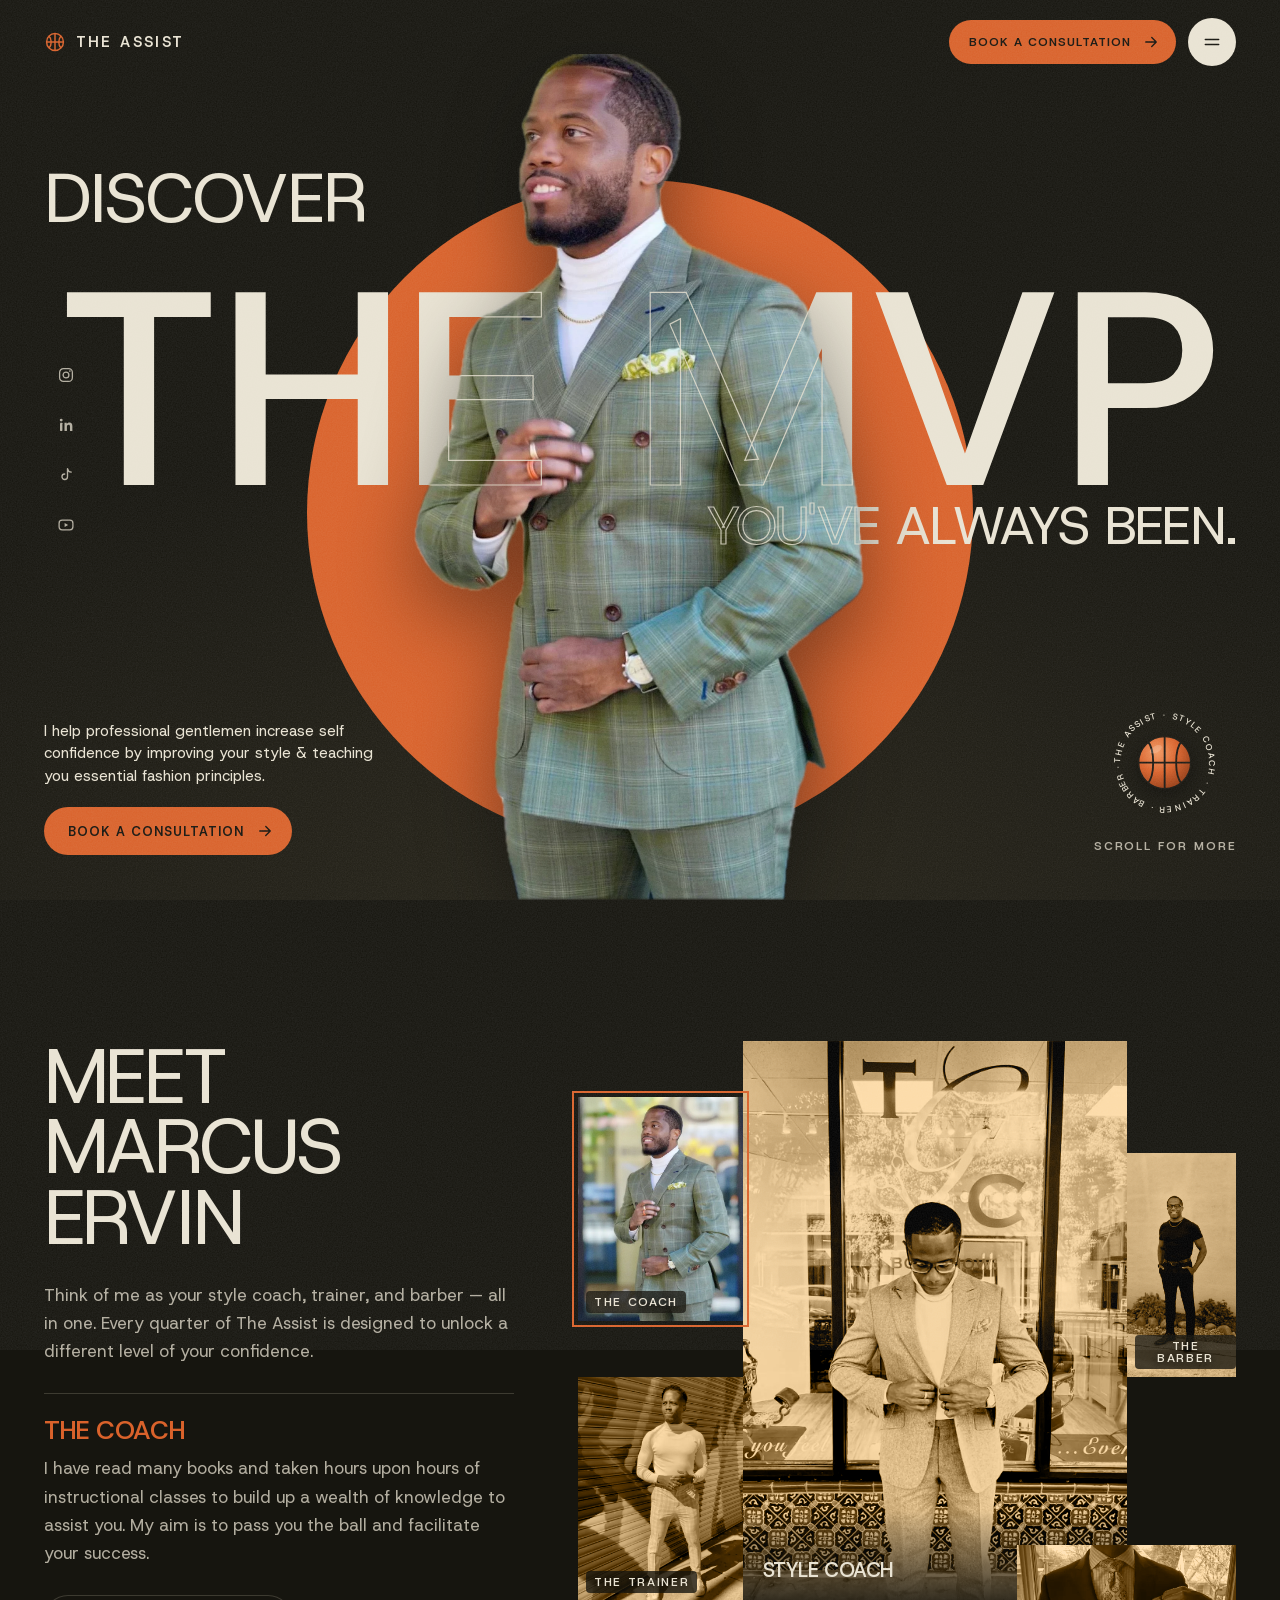
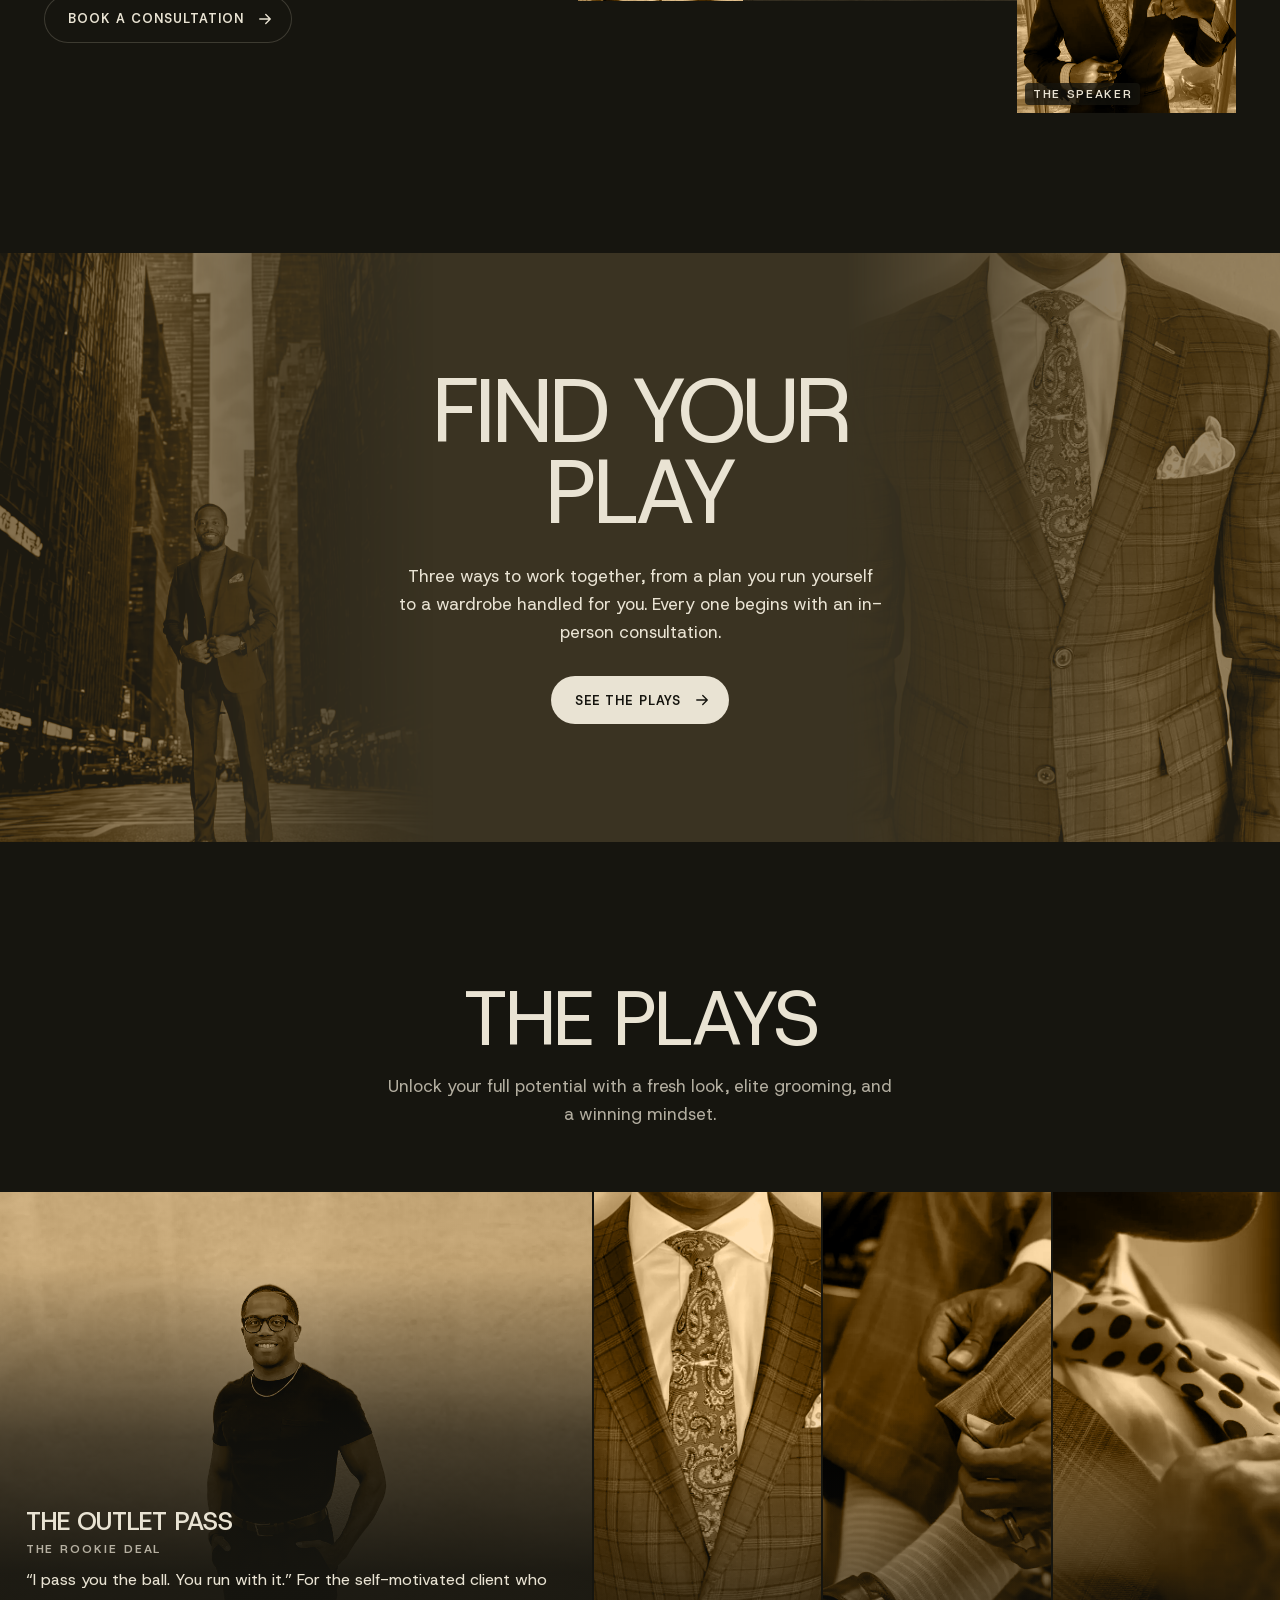
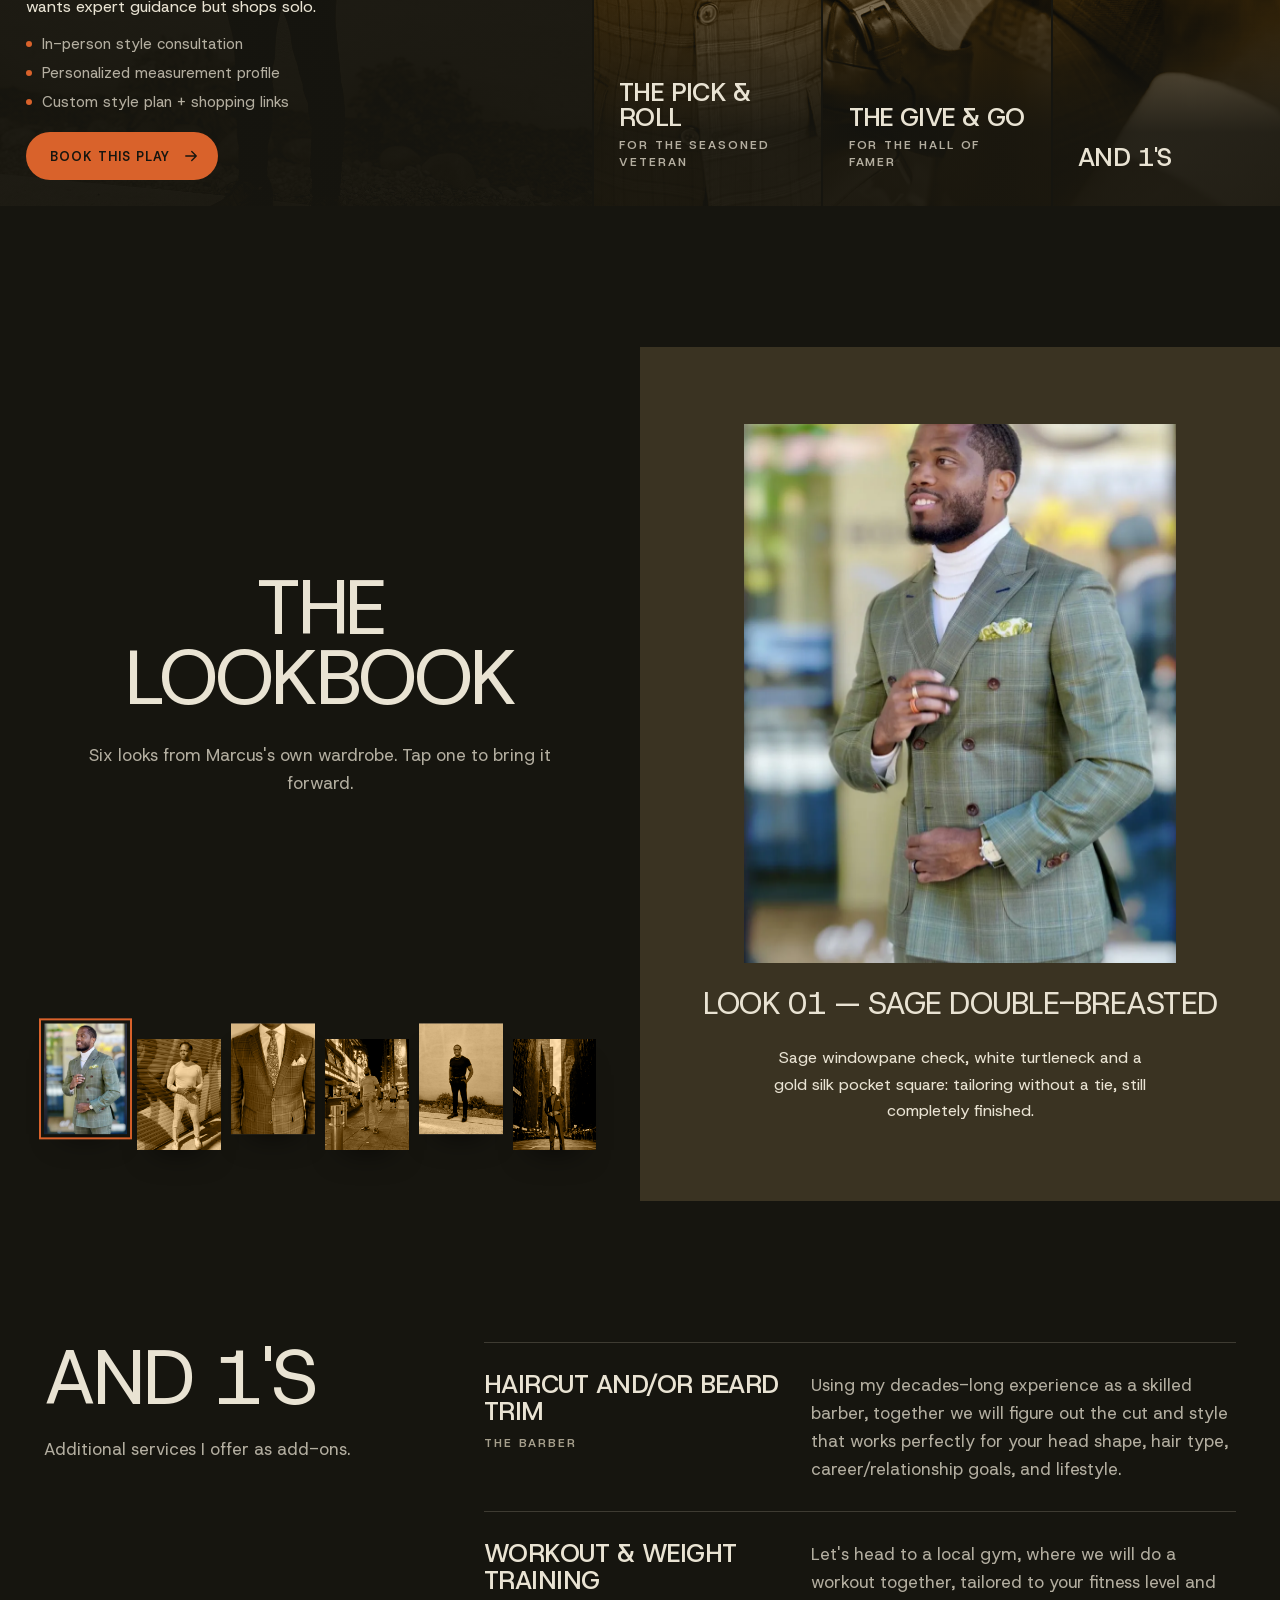
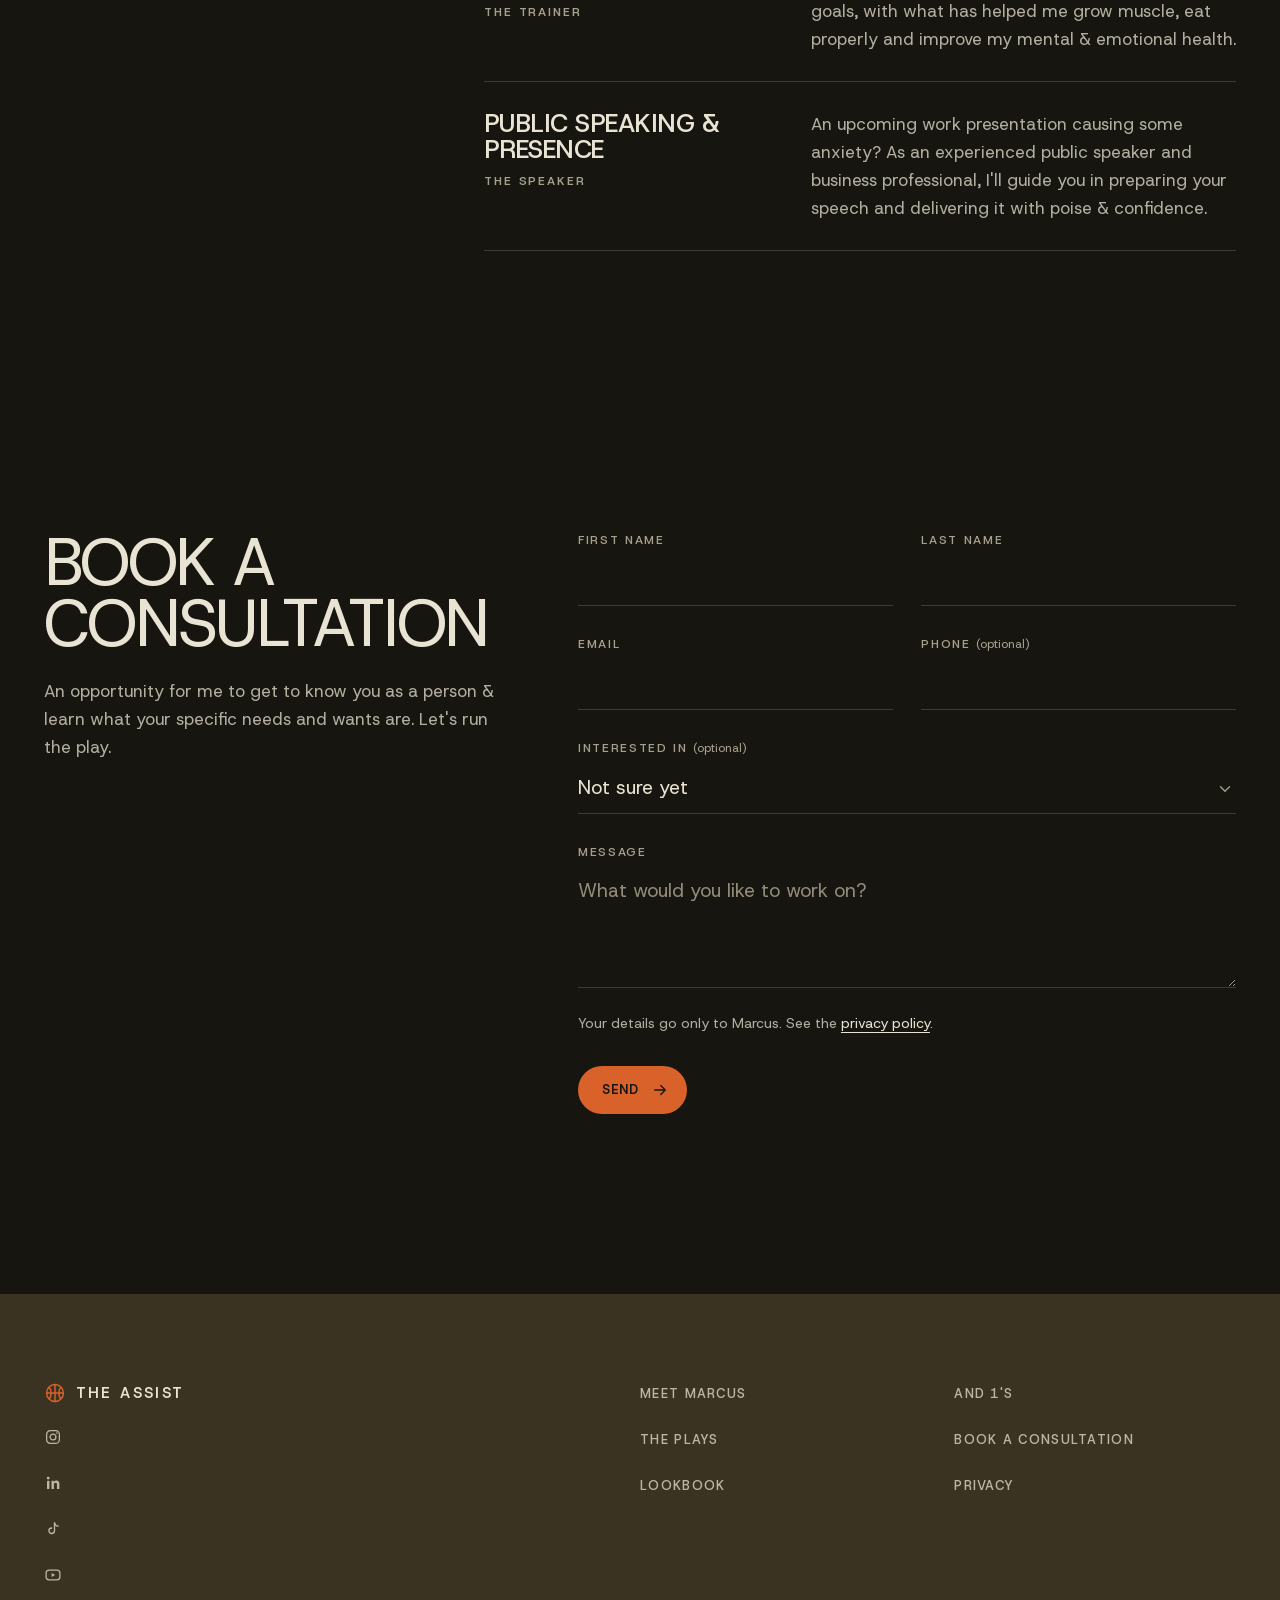
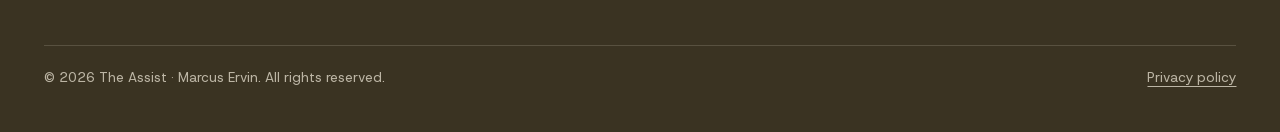
==== commit dd978ede: "Remove the dribble animation from the booking section Removes the video, its playback script and sty" ====
--- a/index.html
+++ b/index.html
@@ -250,11 +250,6 @@
       <div class="book__aside">
         <h2 class="h2" id="book-title">Book a<br>consultation</h2>
         <p class="lead">An opportunity for me to get to know you as a person &amp; learn what your specific needs and wants are. Let's run the play.</p>
-        <video class="book__clip" data-loop-clip muted loop playsinline preload="none" poster="assets/video/dribble-loop-poster.webp" width="680" height="786" aria-label="The Assist's suited man dribbling a basketball">
-          <source src="assets/video/dribble-loop.mov" type='video/quicktime; codecs="hvc1"'>
-          <source src="assets/video/dribble-loop.webm" type="video/webm">
-          <source src="assets/video/dribble-loop.mp4" type="video/mp4">
-        </video>
       </div>
       <form class="form" action="https://api.web3forms.com/submit" method="POST" data-booking-form novalidate>
         <input type="hidden" name="access_key" value="YOUR_WEB3FORMS_ACCESS_KEY">
--- a/assets/css/site.css
+++ b/assets/css/site.css
@@ -198,11 +198,7 @@
 .book__aside{position:relative;display:flex;flex-direction:column;gap:24px;container-type:inline-size}
 /* the heading scales with its column so "CONSULTATION" never runs into the form */
 #book-title{font-size:min(14cqi,96px)}
-#consultation{padding-bottom:0}
 .book{align-items:stretch}
-/* transparent clip (HEVC alpha for Safari, VP9 alpha elsewhere): the page itself is the background */
-.book__clip{display:block;width:auto;height:clamp(360px,36vw,560px);aspect-ratio:680/786;margin-top:auto;align-self:flex-start;background:transparent}
-form.form{padding-bottom:clamp(80px,9vw,140px)}
 form.form{display:grid;grid-template-columns:1fr 1fr;gap:30px 28px}
 .field{display:flex;flex-direction:column;gap:8px}
 .field--full{grid-column:1/-1}
@@ -277,7 +273,6 @@
   .thumb{aspect-ratio:4/3;grid-column:auto;grid-row:auto}
   .th-4{z-index:auto}
   .ones li{grid-template-columns:1fr;gap:10px}
-  .book__clip{display:none}
   form.form{grid-template-columns:1fr}
   .foot{grid-template-columns:1fr 1fr}
   .foot > div:first-child{grid-column:1/-1}
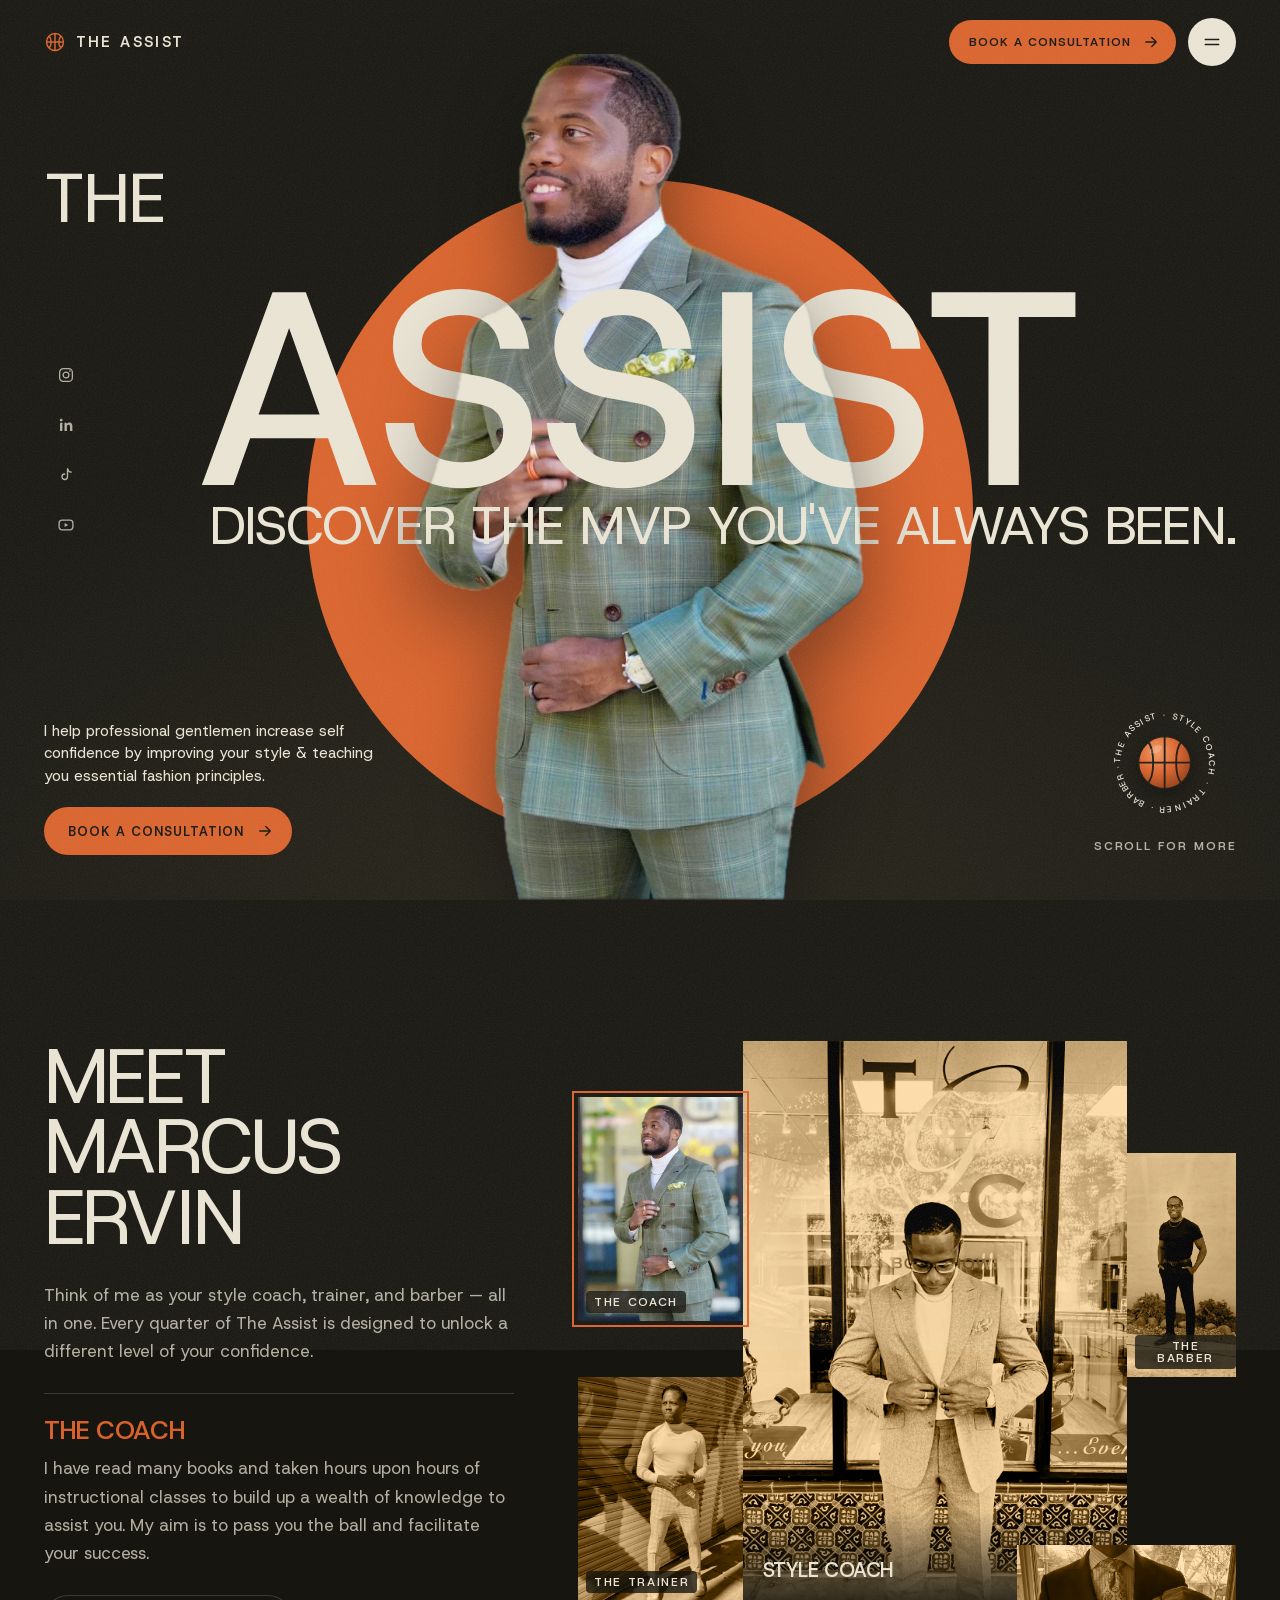
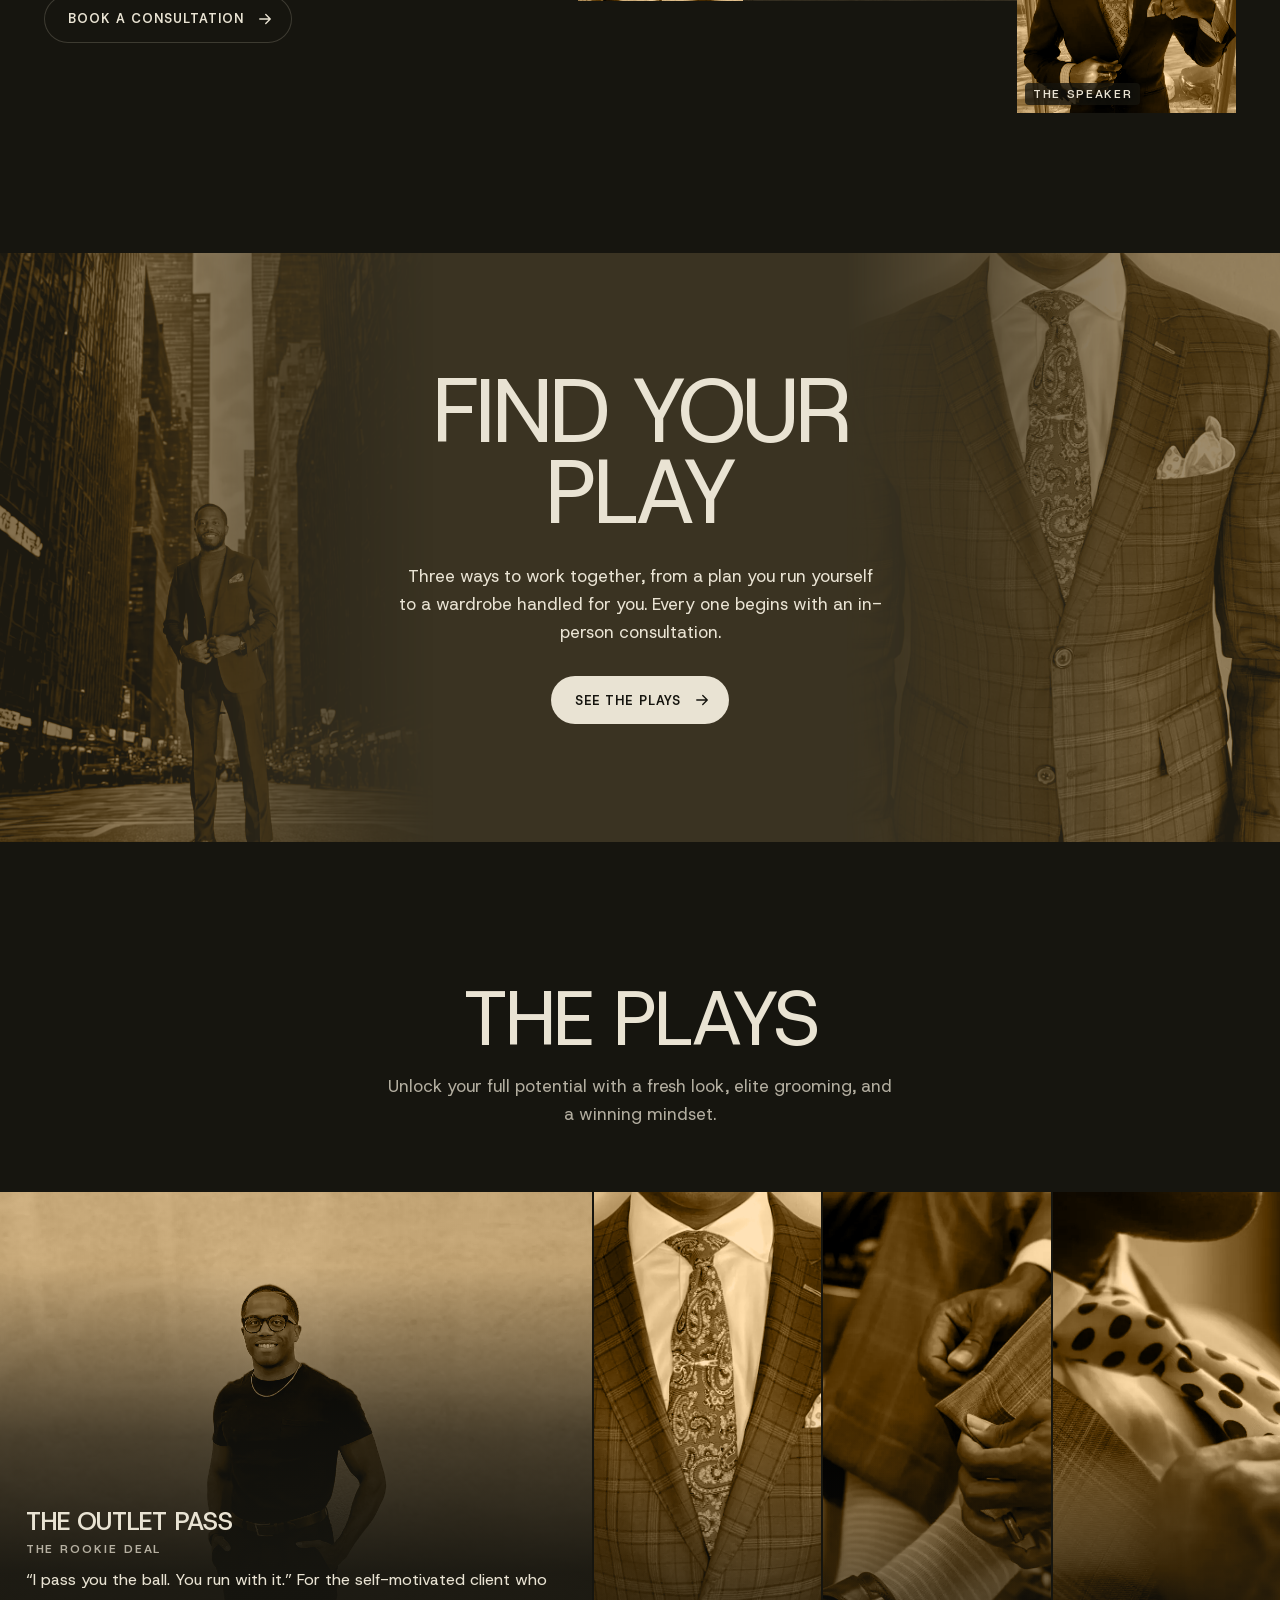
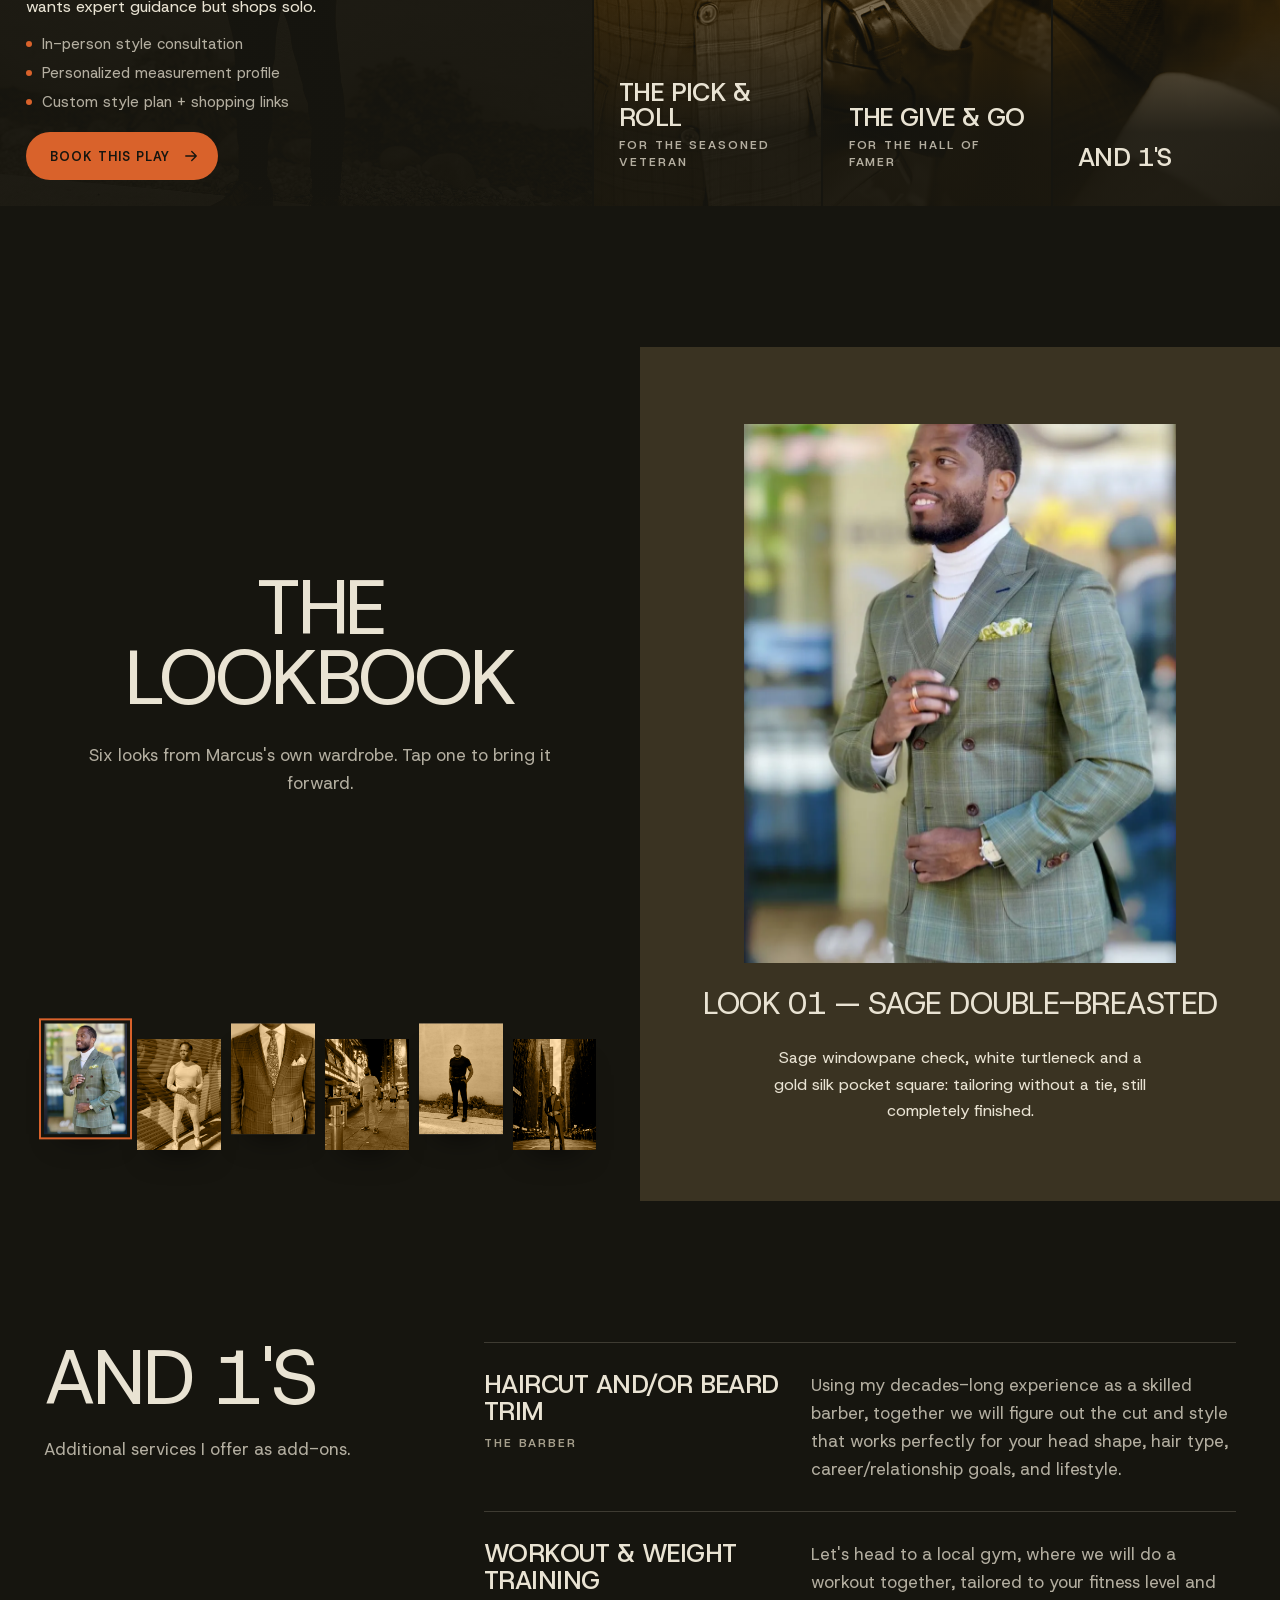
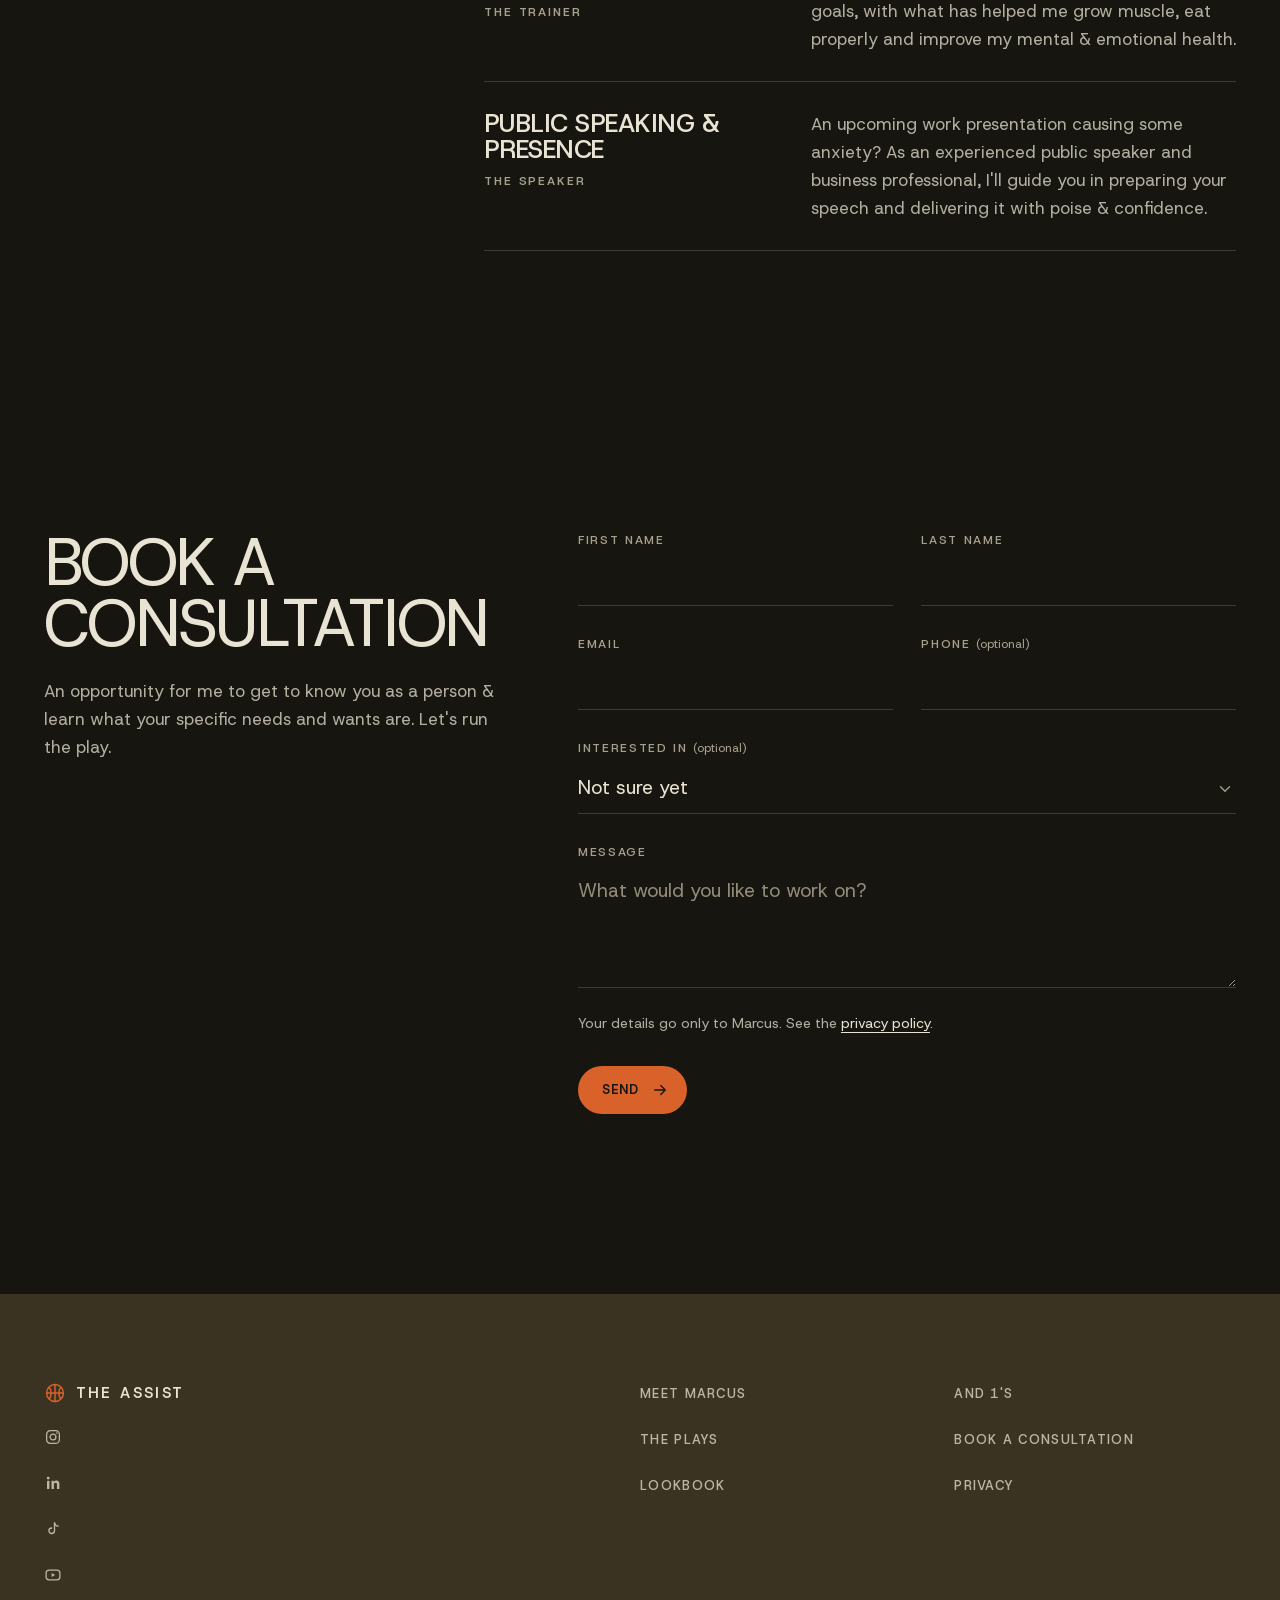
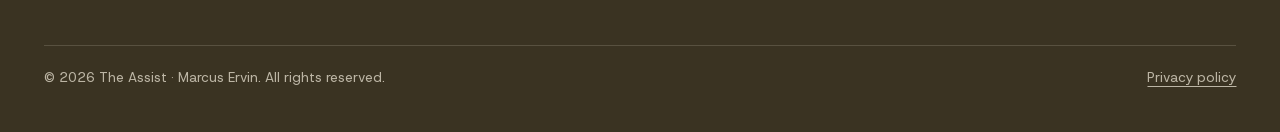
==== commit edd1d189: "Hero: The Assist in one solid colour, with the full promise on one line THE / ASSIST replaces DISCOV" ====
--- a/index.html
+++ b/index.html
@@ -15,7 +15,7 @@
 <meta property="og:image" content="https://getsumactright.github.io/the-assist/assets/img/og.jpg">
 <meta property="og:image:width" content="1200">
 <meta property="og:image:height" content="630">
-<meta property="og:image:alt" content="Marcus Ervin in a sage suit in front of the words THE MVP">
+<meta property="og:image:alt" content="Marcus Ervin in a sage suit in front of the words THE ASSIST">
 <meta name="twitter:card" content="summary_large_image">
 <link rel="icon" href="favicon.svg" type="image/svg+xml">
 <link rel="apple-touch-icon" href="apple-touch-icon.png">
@@ -83,16 +83,16 @@
   <section class="hero" aria-labelledby="hero-title">
     <div class="hero__stage">
       <div class="hero__disc" aria-hidden="true"></div>
-      <h1 class="hero__type" id="hero-title" aria-label="Discover the MVP you've always been">
-        <span class="t-a" aria-hidden="true">Discover</span>
-        <span class="t-b" aria-hidden="true">The MVP</span>
-        <span class="t-c" aria-hidden="true">you've always been.</span>
+      <h1 class="hero__type" id="hero-title" aria-label="The Assist: discover the MVP you've always been">
+        <span class="t-a" aria-hidden="true">The</span>
+        <span class="t-b" aria-hidden="true">Assist</span>
+        <span class="t-c" aria-hidden="true">Discover the MVP you've always been.</span>
       </h1>
       <img class="hero__marcus" src="assets/img/marcus-sage-cutout.webp" decoding="async" width="744" height="1351" alt="Marcus Ervin in a sage double-breasted check suit and white turtleneck" fetchpriority="high">
       <p class="hero__type hero__type--line" aria-hidden="true">
-        <span class="t-a">Discover</span>
-        <span class="t-b">The MVP</span>
-        <span class="t-c">you've always been.</span>
+        <span class="t-a">The</span>
+        <span class="t-b">Assist</span>
+        <span class="t-c">Discover the MVP you've always been.</span>
       </p>
       <ul class="hero__social" aria-label="Follow Marcus">
         <li><a href="https://www.instagram.com/themarcuservin" rel="noopener" target="_blank" aria-label="Instagram"><svg aria-hidden="true"><use href="#i-ig"/></svg></a></li>
--- a/assets/css/site.css
+++ b/assets/css/site.css
@@ -70,7 +70,7 @@
 .t-a{left:var(--pad);top:19%;font-size:clamp(34px,5.4vw,96px);font-weight:400}
 .t-b{left:50%;top:31%;transform:translateX(-50%);font-size:clamp(84px,21.5vw,380px)}
 .t-c{right:var(--pad);top:calc(31% + clamp(70px,17.6vw,312px));font-size:clamp(28px,4.2vw,74px);font-weight:400;letter-spacing:-.03em}
-.hero__type--line{z-index:4;color:transparent;-webkit-text-stroke:1.2px rgba(233,227,211,.8);-webkit-mask:url(../img/marcus-sage-cutout.webp) 50% 100%/auto min(94%,1000px) no-repeat;mask:url(../img/marcus-sage-cutout.webp) 50% 100%/auto min(94%,1000px) no-repeat}
+.hero__type--line{z-index:4;color:var(--bone);-webkit-mask:url(../img/marcus-sage-cutout.webp) 50% 100%/auto min(94%,1000px) no-repeat;mask:url(../img/marcus-sage-cutout.webp) 50% 100%/auto min(94%,1000px) no-repeat}
 .hero__marcus{position:absolute;left:50%;bottom:0;height:min(94%,1000px);width:auto;max-width:none;transform:translateX(-50%);z-index:3;filter:drop-shadow(0 30px 40px rgba(0,0,0,.45))}
 .hero__lede{position:absolute;left:var(--pad);bottom:clamp(28px,5svh,56px);z-index:5;max-width:min(30ch,26vw);display:flex;flex-direction:column;align-items:flex-start;gap:20px}
 .hero__lede p{margin:0;font-size:clamp(15px,1.15vw,18px);line-height:1.5;color:var(--bone)}
@@ -252,8 +252,7 @@
   .hero__disc{width:86vw;bottom:4%}
   .t-a{top:2%;font-size:9.4vw}
   .t-b{top:33%;font-size:19vw}
-  .t-c{top:calc(33% + 16vw);right:var(--pad);font-size:6.6vw}
-  .hero__type--line .t-c{color:var(--bone);-webkit-text-stroke:0}
+  .t-c{top:calc(33% + 16vw);right:var(--pad);font-size:4.6vw}
   .hero__type--line{-webkit-mask-size:auto 86%;mask-size:auto 86%}
   .hero__marcus{height:86%}
   .hero__social{display:none}
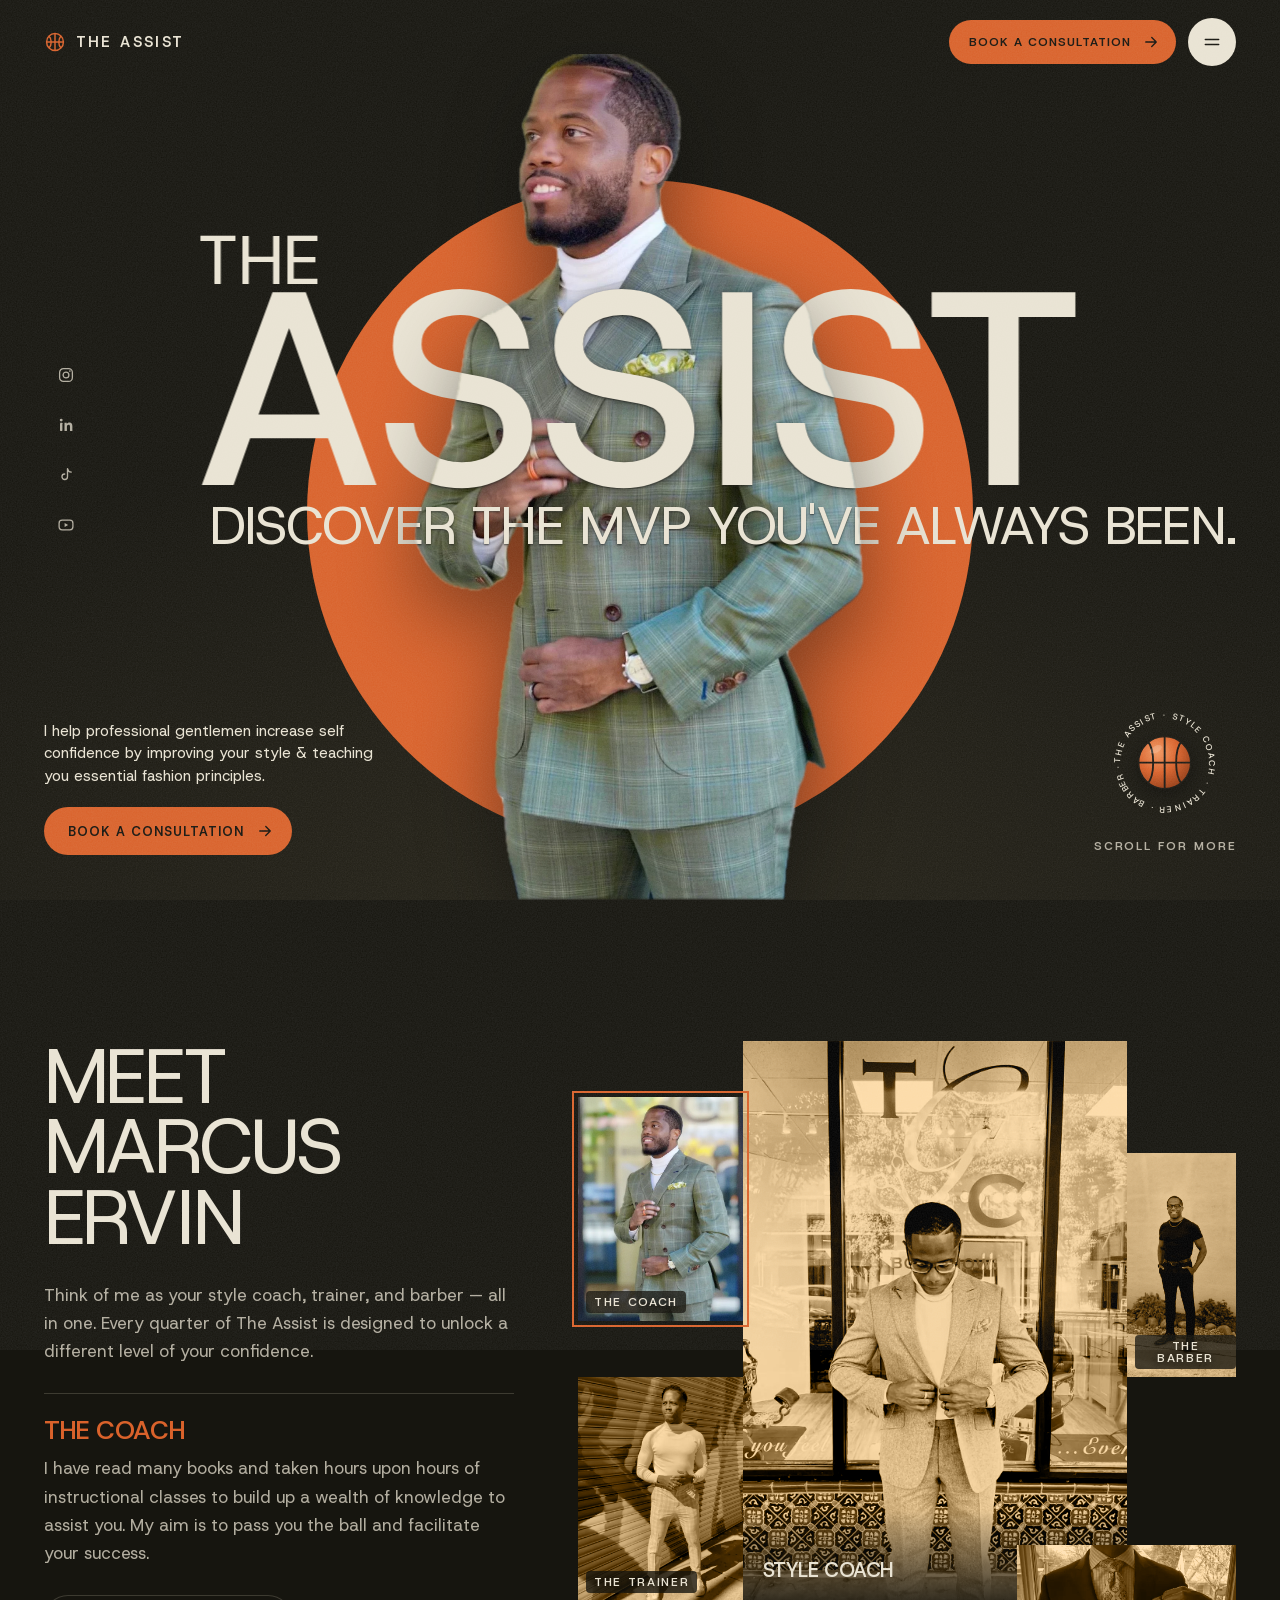
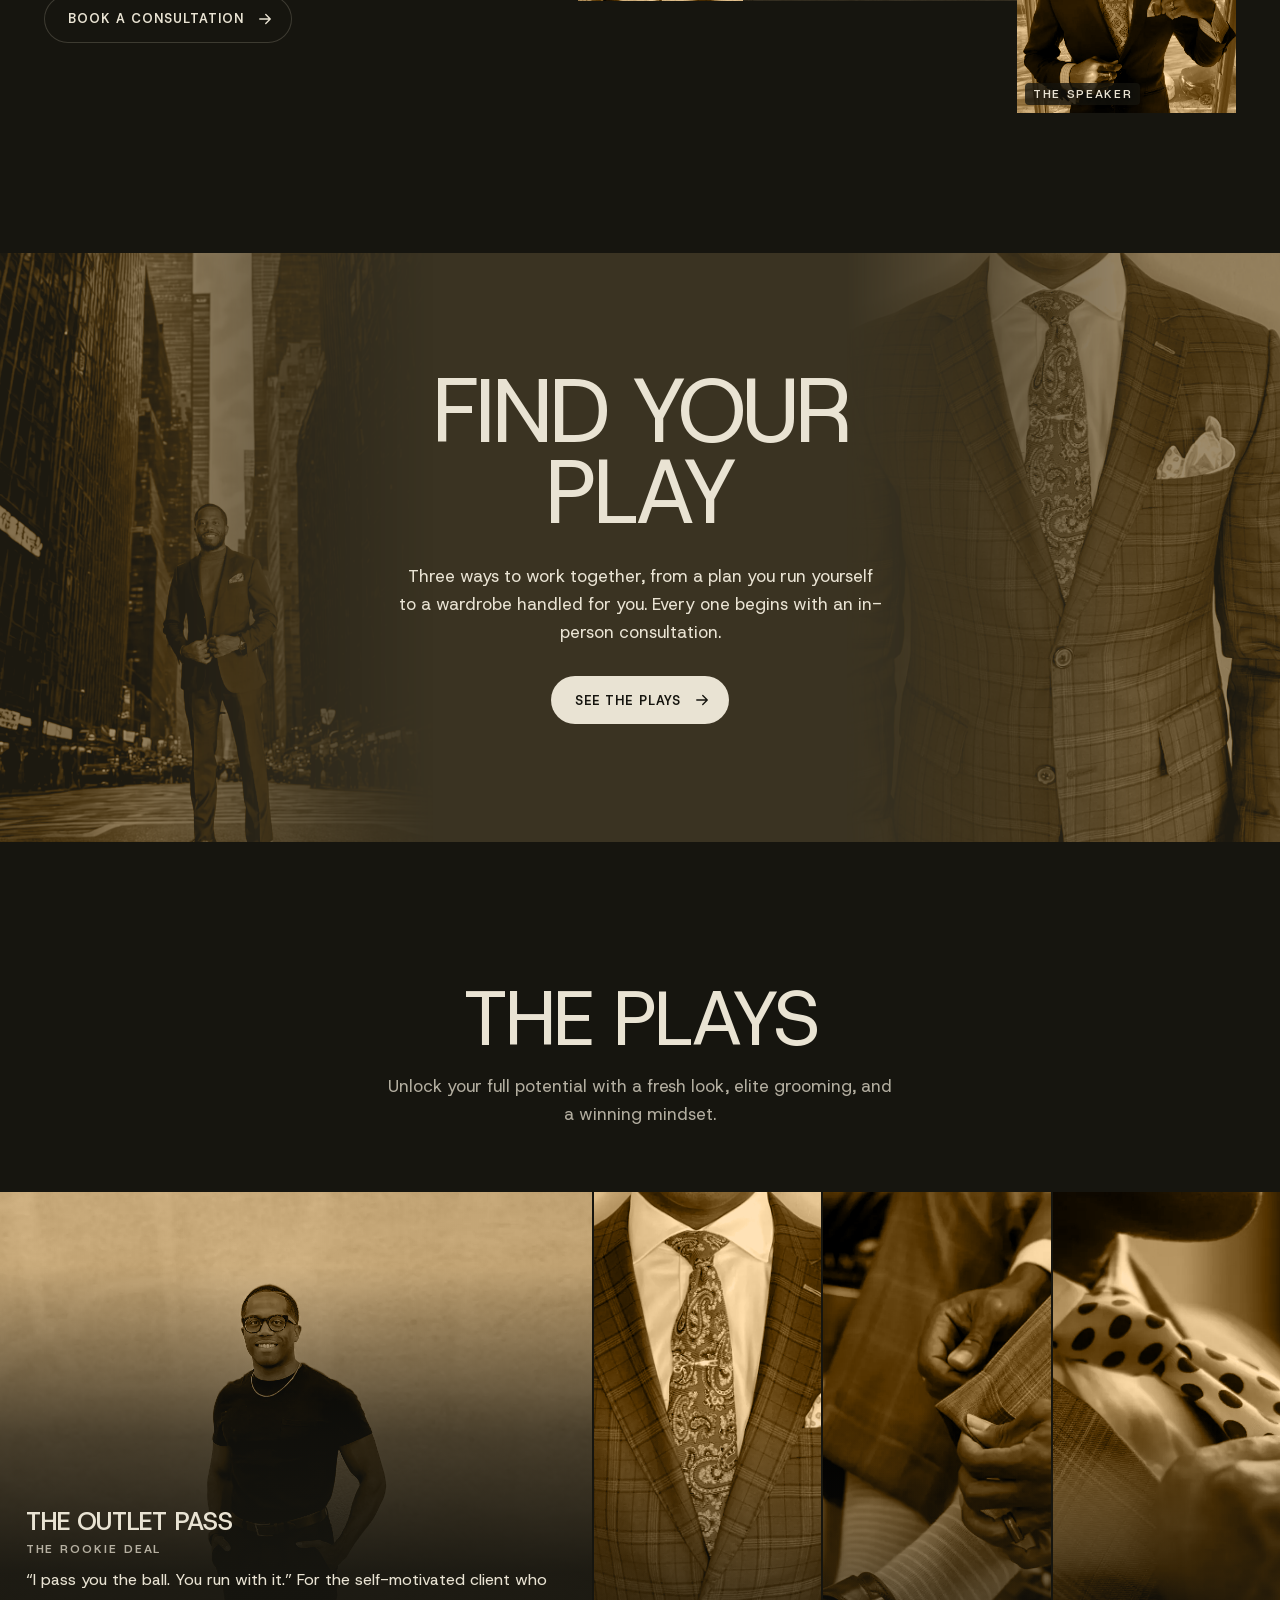
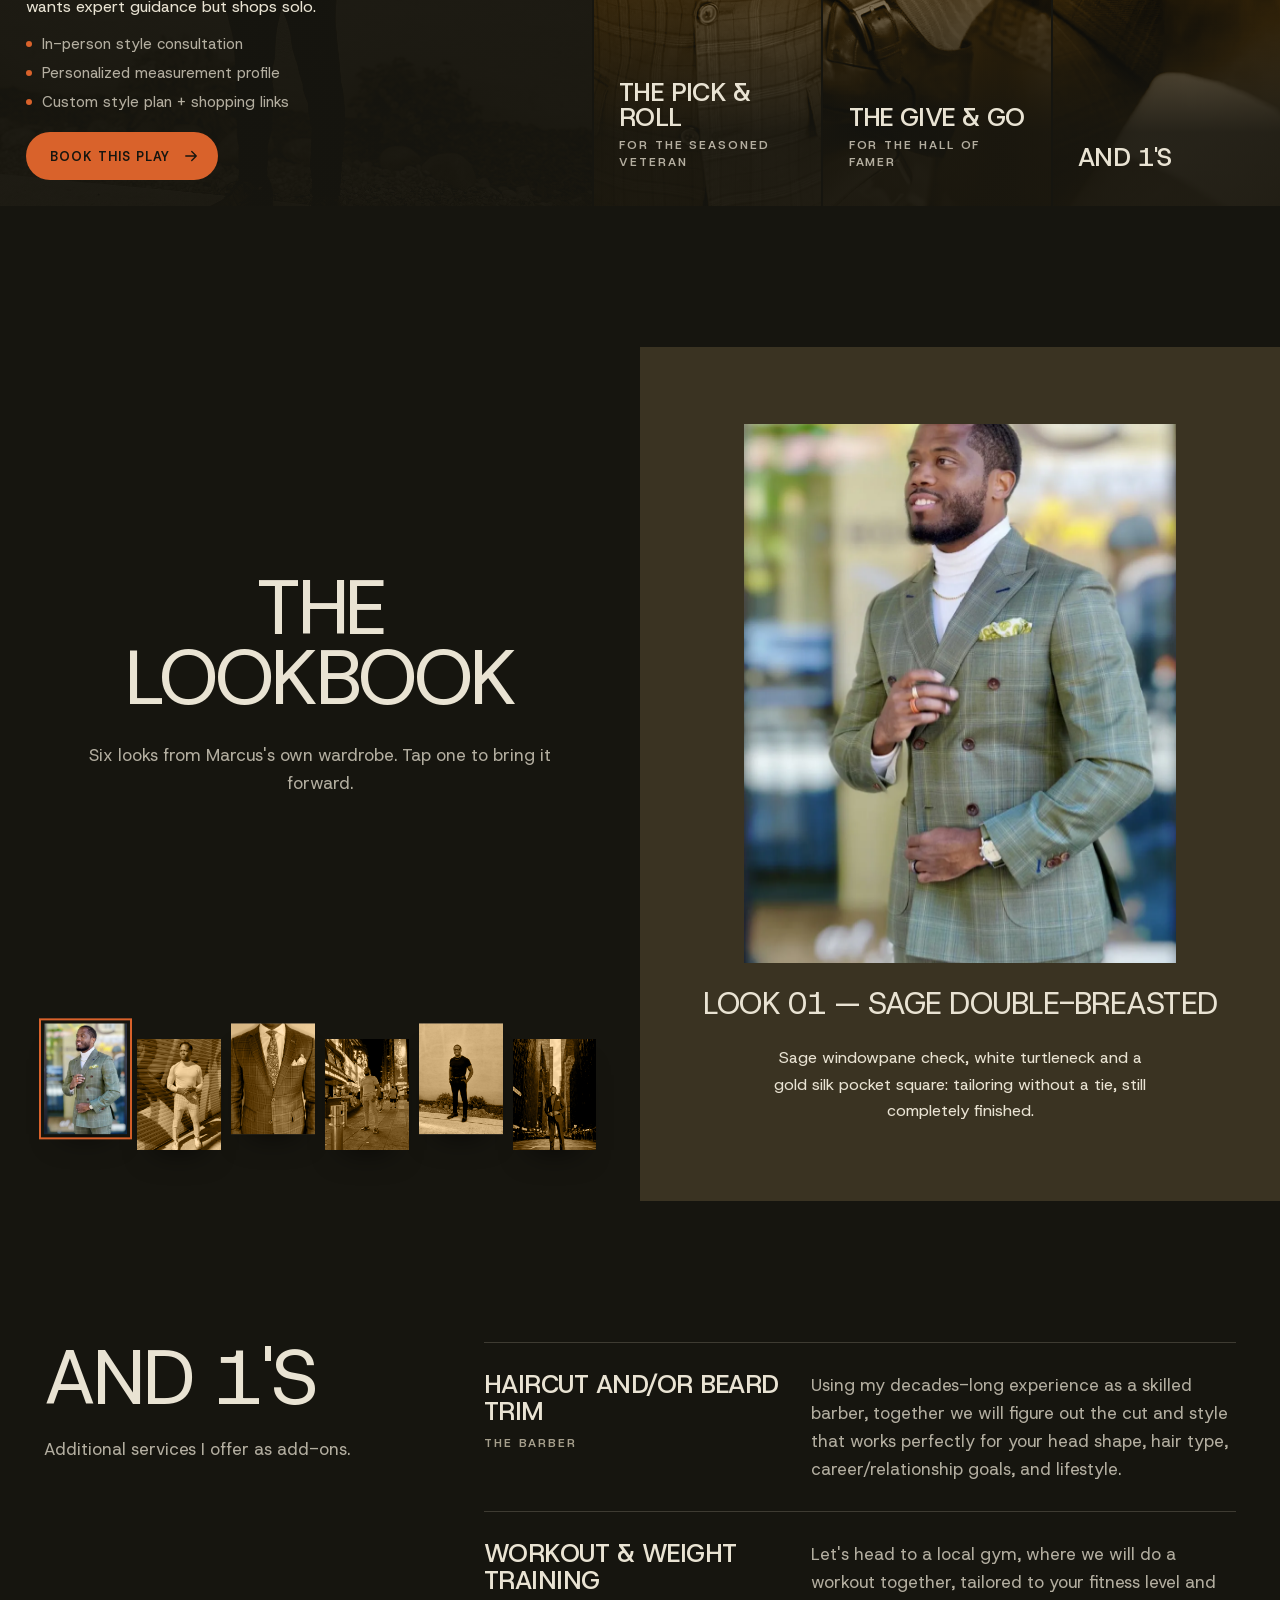
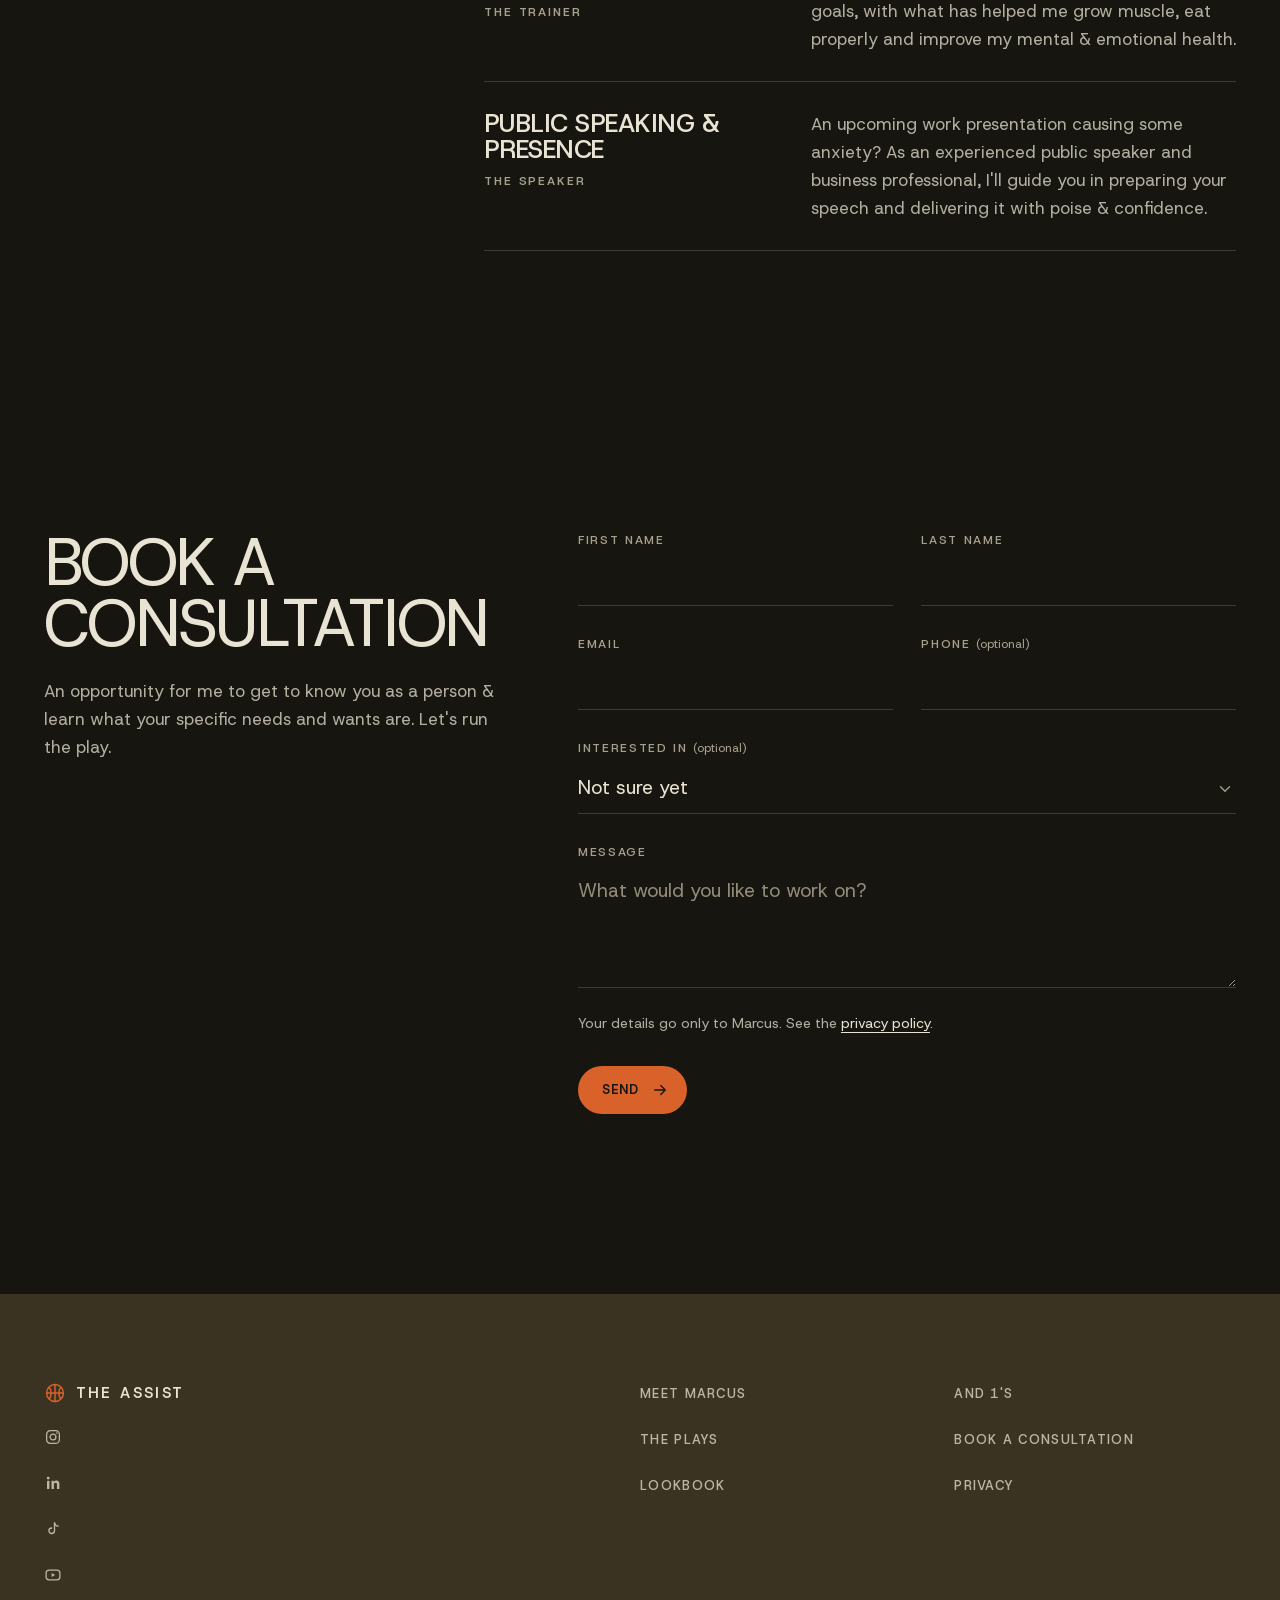
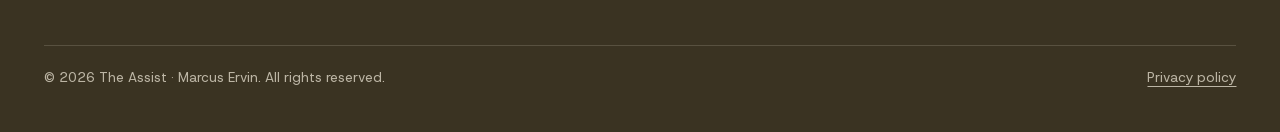
==== commit 2dd08f45: "Hero: THE sits just above the A, and the promise reads solid over the suit THE now lives inside the " ====
--- a/index.html
+++ b/index.html
@@ -84,14 +84,12 @@
     <div class="hero__stage">
       <div class="hero__disc" aria-hidden="true"></div>
       <h1 class="hero__type" id="hero-title" aria-label="The Assist: discover the MVP you've always been">
-        <span class="t-a" aria-hidden="true">The</span>
-        <span class="t-b" aria-hidden="true">Assist</span>
+        <span class="t-b" aria-hidden="true">Assist<span class="t-a">The</span></span>
         <span class="t-c" aria-hidden="true">Discover the MVP you've always been.</span>
       </h1>
       <img class="hero__marcus" src="assets/img/marcus-sage-cutout.webp" decoding="async" width="744" height="1351" alt="Marcus Ervin in a sage double-breasted check suit and white turtleneck" fetchpriority="high">
       <p class="hero__type hero__type--line" aria-hidden="true">
-        <span class="t-a">The</span>
-        <span class="t-b">Assist</span>
+        <span class="t-b">Assist<span class="t-a">The</span></span>
         <span class="t-c">Discover the MVP you've always been.</span>
       </p>
       <ul class="hero__social" aria-label="Follow Marcus">
--- a/assets/css/site.css
+++ b/assets/css/site.css
@@ -67,10 +67,11 @@
 .hero__disc{position:absolute;left:50%;bottom:6%;width:min(54vw,74svh);aspect-ratio:1;border-radius:50%;background:var(--orange);transform:translateX(-50%);z-index:1}
 .hero__type{position:absolute;inset:0;z-index:2;margin:0;pointer-events:none;text-transform:uppercase;font-weight:500;letter-spacing:-.045em;color:var(--bone)}
 .hero__type span{position:absolute;display:block;white-space:nowrap;line-height:.8}
-.t-a{left:var(--pad);top:19%;font-size:clamp(34px,5.4vw,96px);font-weight:400}
+/* THE rides inside ASSIST so it always sits just above the A, whatever the width */
+.t-a{left:.02em;bottom:96%;font-size:.25em;font-weight:400;text-shadow:none}
 .t-b{left:50%;top:31%;transform:translateX(-50%);font-size:clamp(84px,21.5vw,380px)}
 .t-c{right:var(--pad);top:calc(31% + clamp(70px,17.6vw,312px));font-size:clamp(28px,4.2vw,74px);font-weight:400;letter-spacing:-.03em}
-.hero__type--line{z-index:4;color:var(--bone);-webkit-mask:url(../img/marcus-sage-cutout.webp) 50% 100%/auto min(94%,1000px) no-repeat;mask:url(../img/marcus-sage-cutout.webp) 50% 100%/auto min(94%,1000px) no-repeat}
+.hero__type--line{z-index:4;color:var(--bone);text-shadow:0 1px 2px rgba(22,21,15,.7),0 3px 18px rgba(22,21,15,.6);-webkit-mask:url(../img/marcus-sage-cutout.webp) 50% 100%/auto min(94%,1000px) no-repeat;mask:url(../img/marcus-sage-cutout.webp) 50% 100%/auto min(94%,1000px) no-repeat}
 .hero__marcus{position:absolute;left:50%;bottom:0;height:min(94%,1000px);width:auto;max-width:none;transform:translateX(-50%);z-index:3;filter:drop-shadow(0 30px 40px rgba(0,0,0,.45))}
 .hero__lede{position:absolute;left:var(--pad);bottom:clamp(28px,5svh,56px);z-index:5;max-width:min(30ch,26vw);display:flex;flex-direction:column;align-items:flex-start;gap:20px}
 .hero__lede p{margin:0;font-size:clamp(15px,1.15vw,18px);line-height:1.5;color:var(--bone)}
@@ -250,7 +251,7 @@
   .hero{height:auto;min-height:0;max-height:none;padding-top:84px;display:flex;flex-direction:column}
   .hero__stage{position:relative;height:min(118vw,620px)}
   .hero__disc{width:86vw;bottom:4%}
-  .t-a{top:2%;font-size:9.4vw}
+  .t-a{font-size:.4em}
   .t-b{top:33%;font-size:19vw}
   .t-c{top:calc(33% + 16vw);right:var(--pad);font-size:4.6vw}
   .hero__type--line{-webkit-mask-size:auto 86%;mask-size:auto 86%}
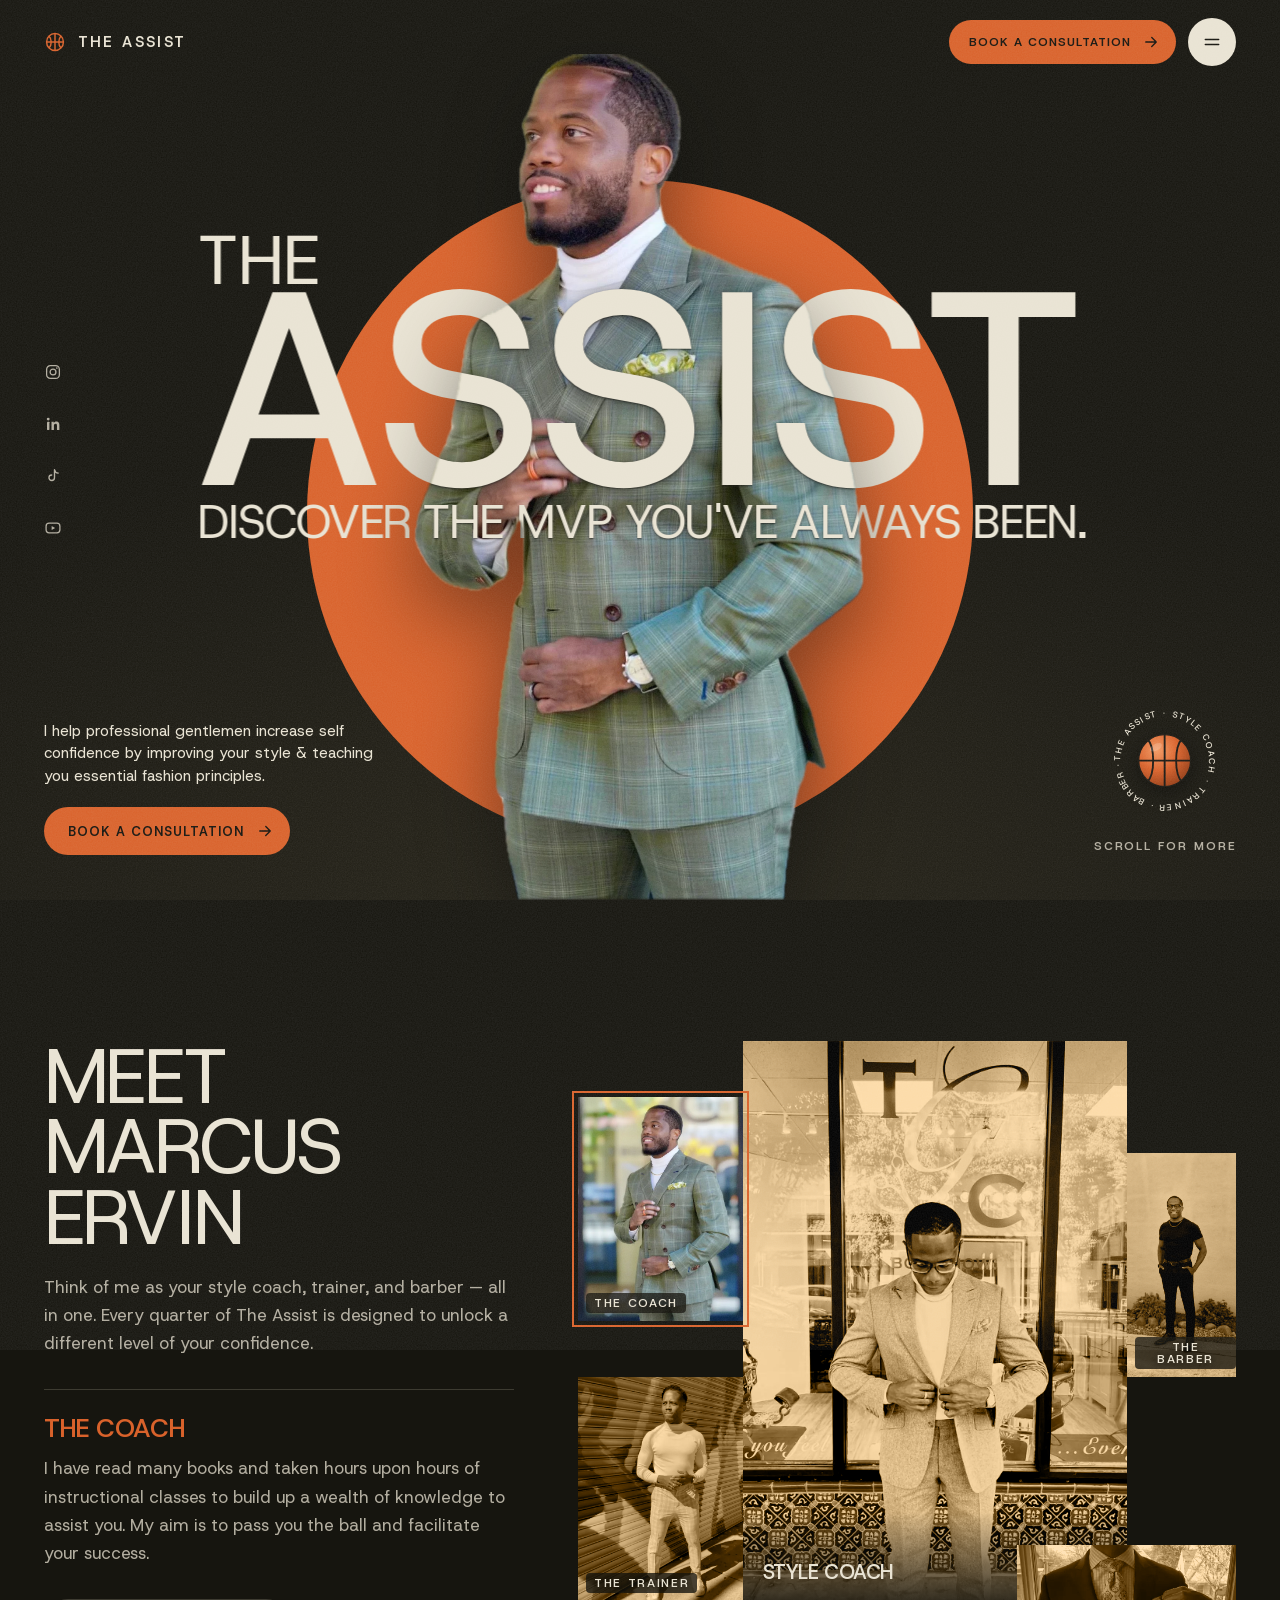
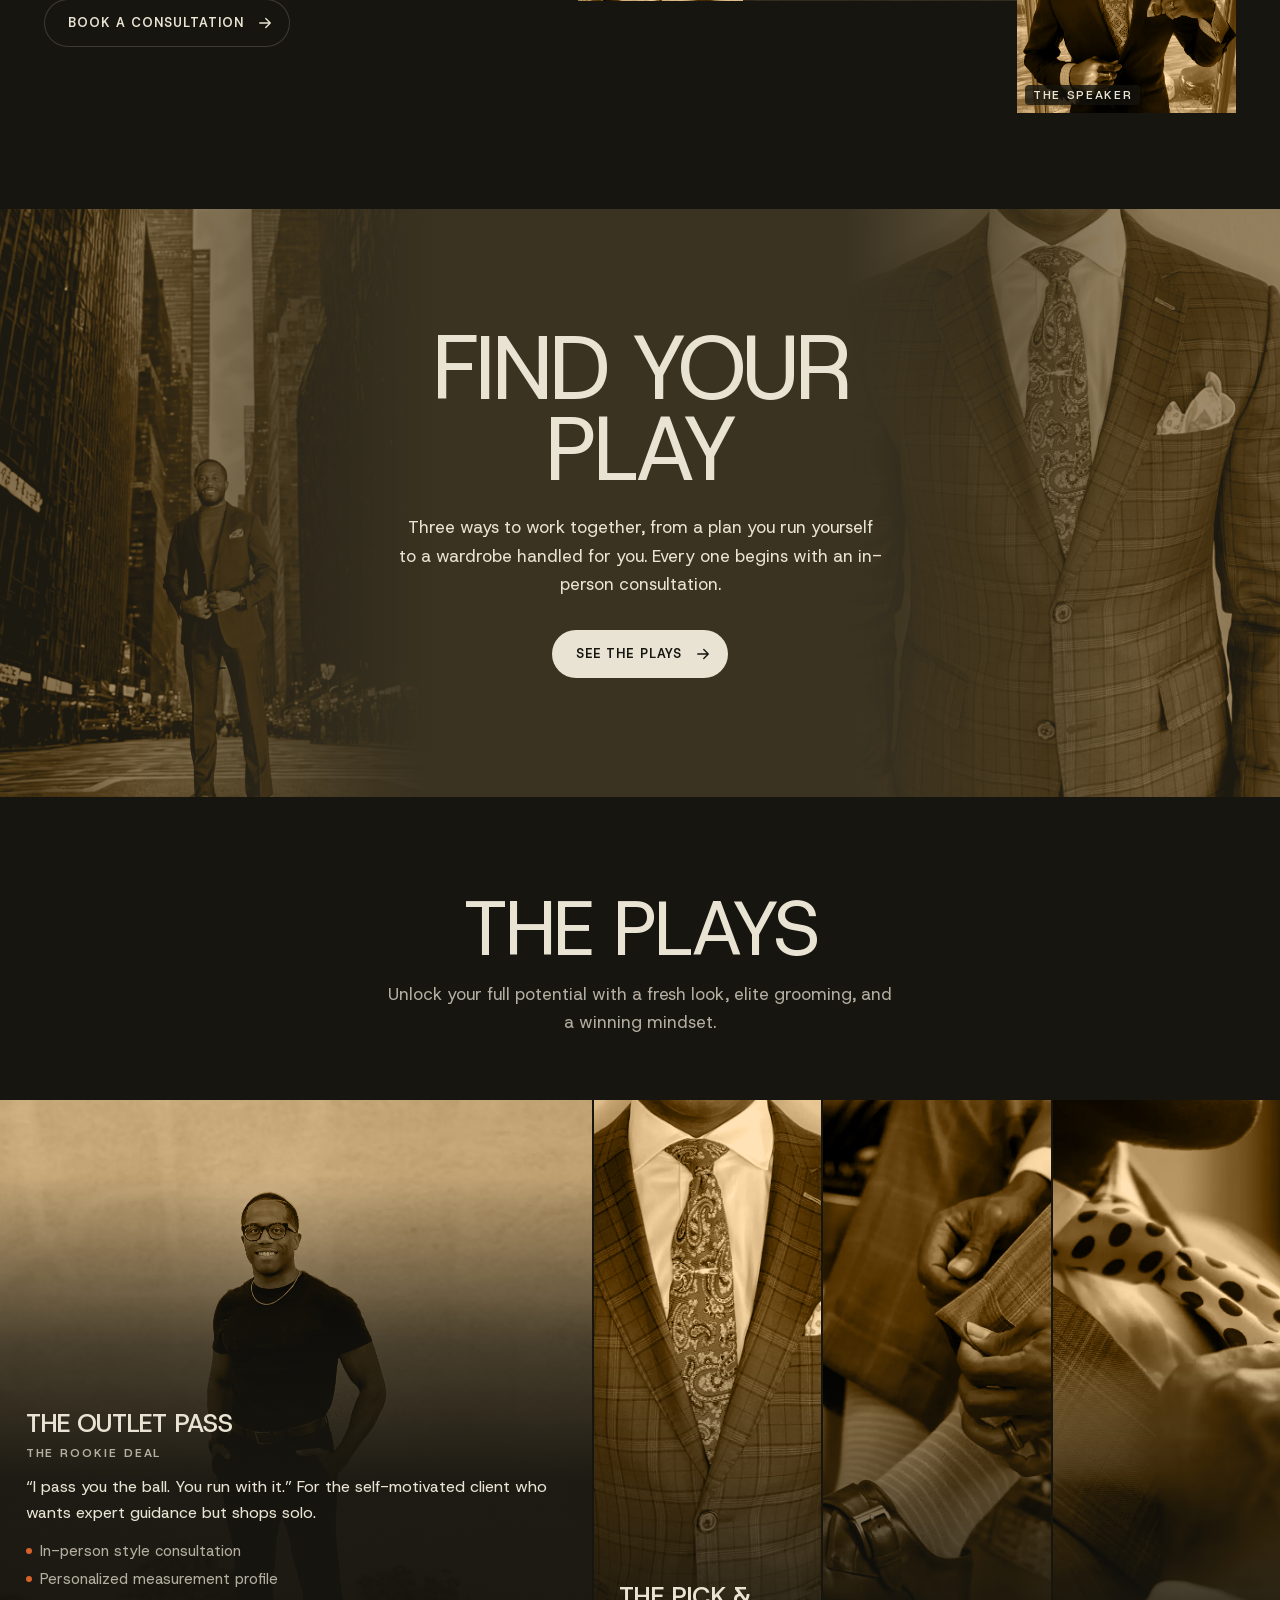
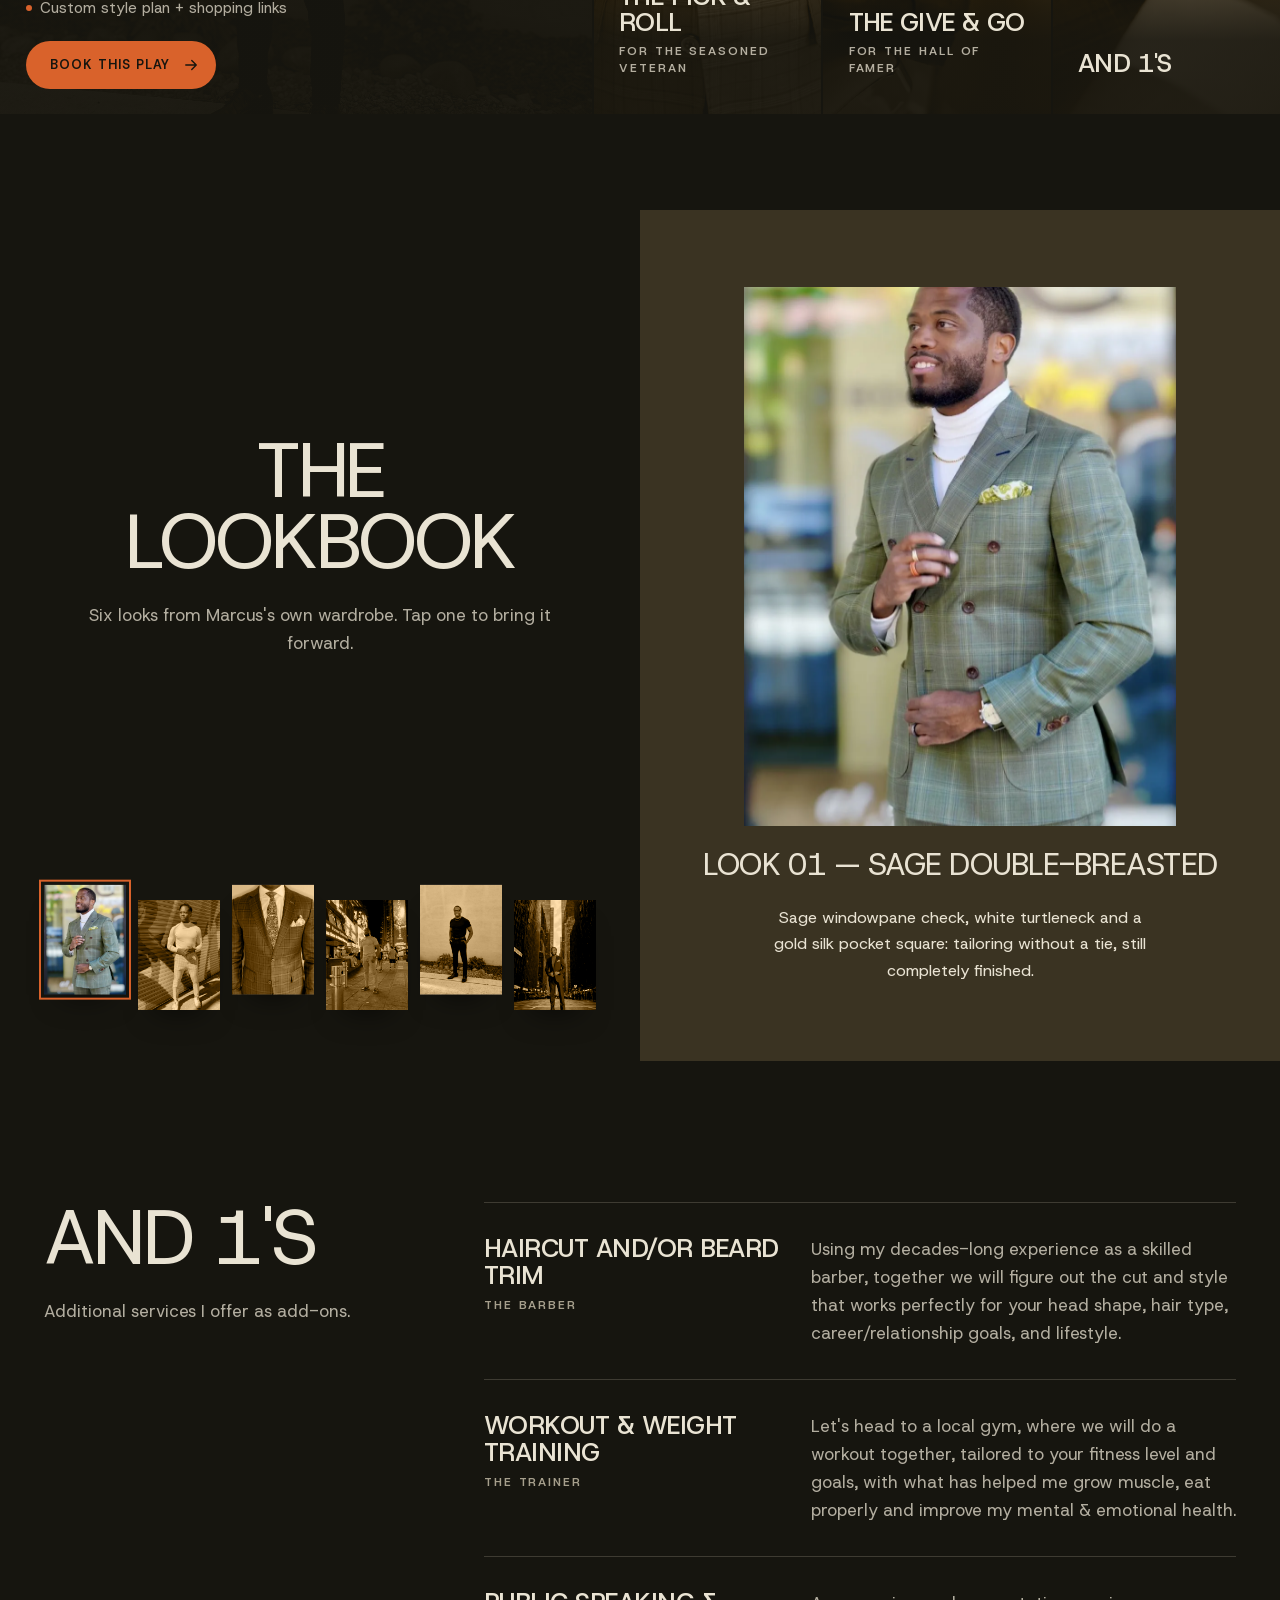
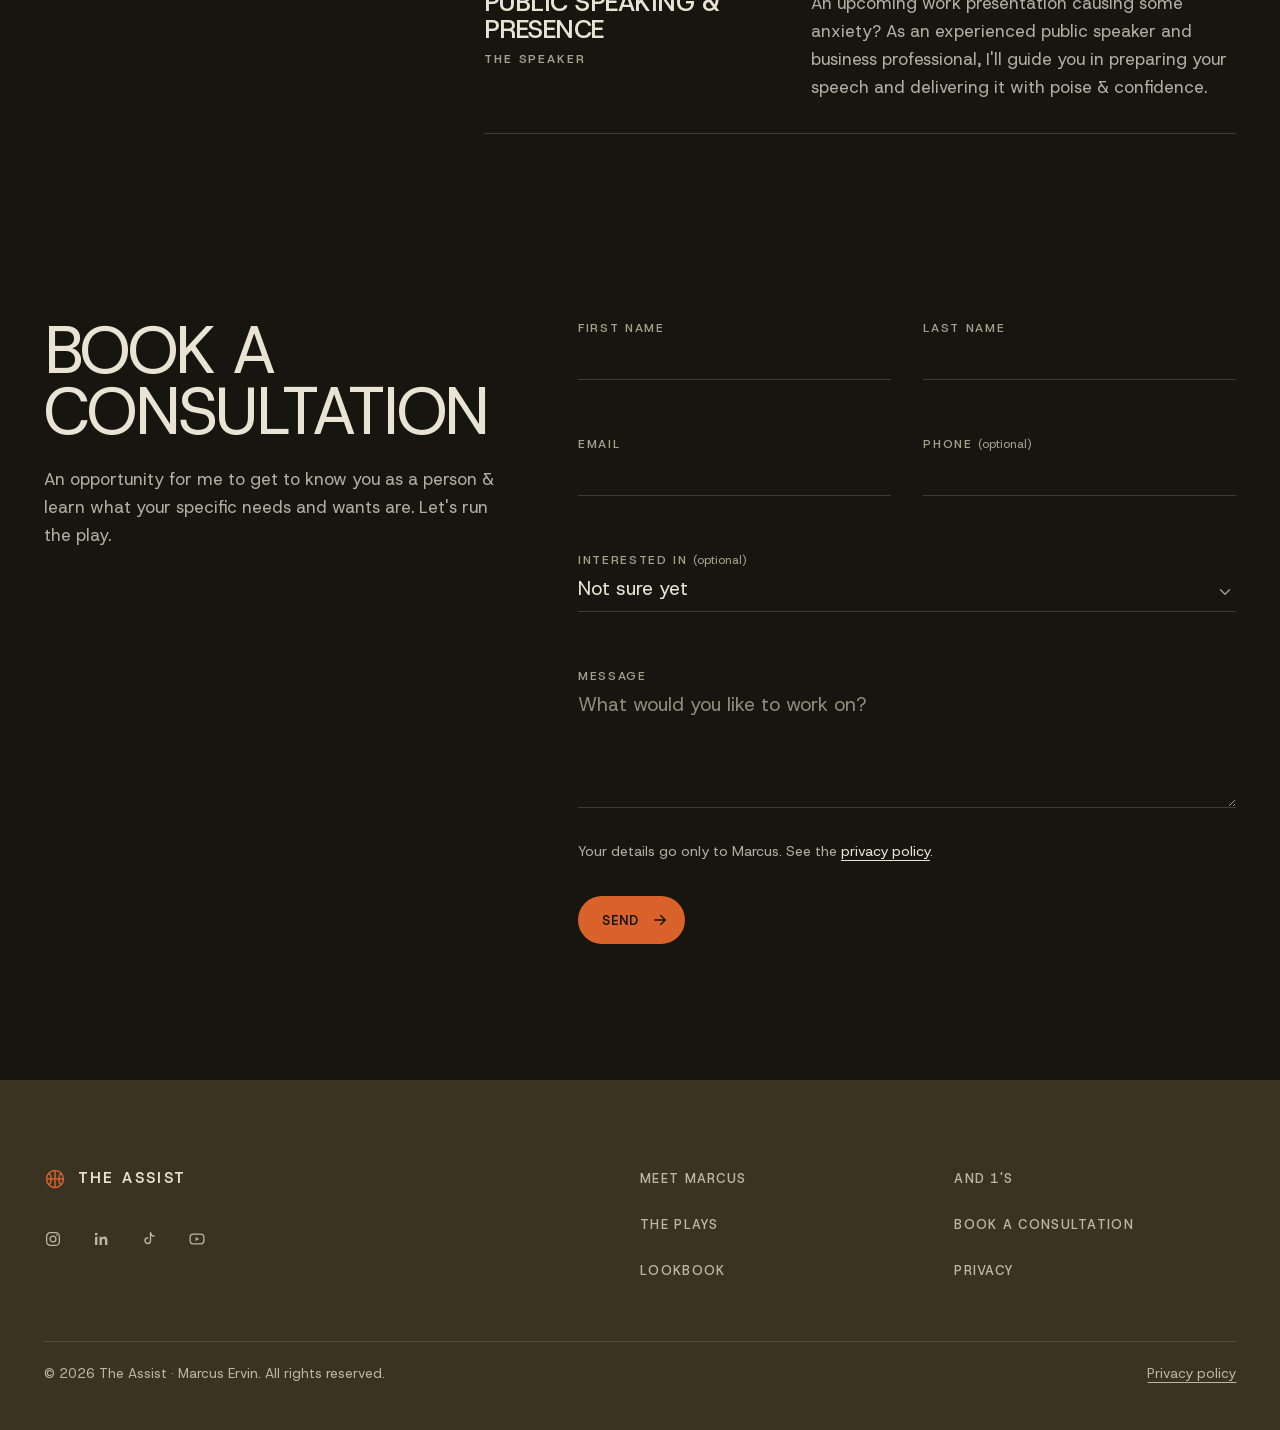
==== commit 1c12afe0: "Spacing: hero lockup, section internals, footer icons, 4px scale - Hero: the promise line now lives " ====
--- a/index.html
+++ b/index.html
@@ -84,13 +84,11 @@
     <div class="hero__stage">
       <div class="hero__disc" aria-hidden="true"></div>
       <h1 class="hero__type" id="hero-title" aria-label="The Assist: discover the MVP you've always been">
-        <span class="t-b" aria-hidden="true">Assist<span class="t-a">The</span></span>
-        <span class="t-c" aria-hidden="true">Discover the MVP you've always been.</span>
+        <span class="t-b" aria-hidden="true">Assist<span class="t-a">The</span><span class="t-c">Discover the MVP you've always been.</span></span>
       </h1>
       <img class="hero__marcus" src="assets/img/marcus-sage-cutout.webp" decoding="async" width="744" height="1351" alt="Marcus Ervin in a sage double-breasted check suit and white turtleneck" fetchpriority="high">
       <p class="hero__type hero__type--line" aria-hidden="true">
-        <span class="t-b">Assist<span class="t-a">The</span></span>
-        <span class="t-c">Discover the MVP you've always been.</span>
+        <span class="t-b">Assist<span class="t-a">The</span><span class="t-c">Discover the MVP you've always been.</span></span>
       </p>
       <ul class="hero__social" aria-label="Follow Marcus">
         <li><a href="https://www.instagram.com/themarcuservin" rel="noopener" target="_blank" aria-label="Instagram"><svg aria-hidden="true"><use href="#i-ig"/></svg></a></li>
@@ -232,7 +230,7 @@
     <div class="wrap ones">
       <div>
         <h2 class="h2" id="ones-title">And 1's</h2>
-        <p class="lead" style="margin-top:22px">Additional services I offer as add-ons.</p>
+        <p class="lead" style="margin-top:24px">Additional services I offer as add-ons.</p>
       </div>
       <ul>
         <li><h3>Haircut and/or beard trim<small class="label">The barber</small></h3><p>Using my decades-long experience as a skilled barber, together we will figure out the cut and style that works perfectly for your head shape, hair type, career/relationship goals, and lifestyle.</p></li>
--- a/assets/css/site.css
+++ b/assets/css/site.css
@@ -6,6 +6,7 @@
   --orange:#d9622b; --orange-hi:#ec7a43;
   --sans:'Host Grotesk',system-ui,-apple-system,'Segoe UI',sans-serif; --mono:var(--sans);
   --pad:clamp(16px,3.4vw,48px); --max:1440px;
+  /* spacing runs on a 4px scale: 4 8 12 16 20 24 32 40 48 56 64 96, plus the fluid section and gutter clamps */
   --ease:cubic-bezier(.16,1,.3,1);
 }
 *,*::before,*::after{box-sizing:border-box}
@@ -25,7 +26,7 @@
 @keyframes grain{0%{transform:translate(0,0)}33%{transform:translate(-3%,2%)}66%{transform:translate(2%,-3%)}100%{transform:translate(0,0)}}
 @media (prefers-reduced-motion:reduce){body::after{animation:none}}
 
-.pill{display:inline-flex;align-items:center;gap:12px;min-height:48px;padding:12px 18px 12px 24px;border-radius:999px;background:var(--orange);color:var(--night);font:600 13px/1 var(--sans);letter-spacing:.08em;text-transform:uppercase;text-decoration:none;border:0;cursor:pointer;transition:background .3s var(--ease),gap .3s var(--ease)}
+.pill{display:inline-flex;align-items:center;gap:12px;min-height:48px;padding:12px 16px 12px 24px;border-radius:999px;background:var(--orange);color:var(--night);font:600 13px/1 var(--sans);letter-spacing:.08em;text-transform:uppercase;text-decoration:none;border:0;cursor:pointer;transition:background .3s var(--ease),gap .3s var(--ease)}
 .pill svg{width:18px;height:18px;flex:none;transition:transform .3s var(--ease)}
 .pill:hover{background:var(--orange-hi);gap:16px}
 .pill:hover svg{transform:translateX(2px)}
@@ -44,10 +45,10 @@
 /* header */
 .top{position:absolute;inset:0 0 auto;z-index:40}
 .top__row{display:flex;align-items:center;gap:16px;min-height:84px}
-.brand{display:inline-flex;align-items:center;gap:10px;min-height:44px;text-decoration:none;font:600 15px/1 var(--sans);letter-spacing:.16em;text-transform:uppercase}
+.brand{display:inline-flex;align-items:center;gap:12px;min-height:44px;text-decoration:none;font:600 15px/1 var(--sans);letter-spacing:.16em;text-transform:uppercase}
 .brand svg{width:22px;height:22px;color:var(--orange)}
 .top__right{margin-left:auto;display:flex;align-items:center;gap:12px}
-.top .pill{min-height:44px;padding:10px 16px 10px 20px;font-size:12px}
+.top .pill{min-height:44px;padding:12px 16px 12px 20px;font-size:12px}
 .burger{width:48px;height:48px;border-radius:50%;border:0;background:var(--bone);color:var(--night);display:grid;place-items:center;cursor:pointer;transition:transform .4s var(--ease),background .3s}
 .burger:hover{transform:rotate(90deg);background:#fff}
 .burger svg{width:20px;height:20px}
@@ -56,30 +57,30 @@
 @media (prefers-reduced-motion:reduce){.menu{transition:none}}
 .menu nav{display:flex;flex-direction:column;justify-content:center;gap:4px;padding:0 var(--pad)}
 .menu nav a{font:400 clamp(40px,6vw,88px)/1.02 var(--sans);letter-spacing:-.035em;text-transform:uppercase;text-decoration:none;width:max-content;max-width:100%;transition:color .25s,padding .35s var(--ease)}
-.menu nav a:hover,.menu nav a:focus-visible{color:var(--orange);padding-left:14px}
+.menu nav a:hover,.menu nav a:focus-visible{color:var(--orange);padding-left:16px}
 .menu aside{position:relative;overflow:hidden}
 .menu aside img{width:100%;height:100%;object-fit:cover;object-position:50% 20%}
 .menu__close{position:absolute;top:18px;right:var(--pad);z-index:2}
-.menu__foot{position:absolute;left:var(--pad);bottom:28px;display:flex;gap:24px;flex-wrap:wrap}
+.menu__foot{position:absolute;left:var(--pad);bottom:32px;display:flex;gap:24px;flex-wrap:wrap}
 
 /* hero */
 .hero{position:relative;height:100svh;min-height:640px;max-height:1100px;overflow:hidden;background:radial-gradient(120% 90% at 50% 100%,#262318 0%,var(--night) 60%)}
 .hero__disc{position:absolute;left:50%;bottom:6%;width:min(54vw,74svh);aspect-ratio:1;border-radius:50%;background:var(--orange);transform:translateX(-50%);z-index:1}
 .hero__type{position:absolute;inset:0;z-index:2;margin:0;pointer-events:none;text-transform:uppercase;font-weight:500;letter-spacing:-.045em;color:var(--bone)}
 .hero__type span{position:absolute;display:block;white-space:nowrap;line-height:.8}
-/* THE rides inside ASSIST so it always sits just above the A, whatever the width */
+/* THE and the promise ride inside ASSIST: THE sits just above the A, and the promise is sized to span the word edge to edge at any width */
 .t-a{left:.02em;bottom:96%;font-size:.25em;font-weight:400;text-shadow:none}
 .t-b{left:50%;top:31%;transform:translateX(-50%);font-size:clamp(84px,21.5vw,380px)}
-.t-c{right:var(--pad);top:calc(31% + clamp(70px,17.6vw,312px));font-size:clamp(28px,4.2vw,74px);font-weight:400;letter-spacing:-.03em}
+.t-c{left:.02em;top:102%;font-size:.17em;font-weight:400;letter-spacing:-.03em}
 .hero__type--line{z-index:4;color:var(--bone);text-shadow:0 1px 2px rgba(22,21,15,.7),0 3px 18px rgba(22,21,15,.6);-webkit-mask:url(../img/marcus-sage-cutout.webp) 50% 100%/auto min(94%,1000px) no-repeat;mask:url(../img/marcus-sage-cutout.webp) 50% 100%/auto min(94%,1000px) no-repeat}
 .hero__marcus{position:absolute;left:50%;bottom:0;height:min(94%,1000px);width:auto;max-width:none;transform:translateX(-50%);z-index:3;filter:drop-shadow(0 30px 40px rgba(0,0,0,.45))}
-.hero__lede{position:absolute;left:var(--pad);bottom:clamp(28px,5svh,56px);z-index:5;max-width:min(30ch,26vw);display:flex;flex-direction:column;align-items:flex-start;gap:20px}
+.hero__lede{position:absolute;left:var(--pad);bottom:clamp(32px,5svh,56px);z-index:5;max-width:min(30ch,26vw);display:flex;flex-direction:column;align-items:flex-start;gap:20px}
 .hero__lede p{margin:0;font-size:clamp(15px,1.15vw,18px);line-height:1.5;color:var(--bone)}
-.hero__social{position:absolute;left:var(--pad);top:50%;transform:translateY(-50%);z-index:5;display:flex;flex-direction:column;gap:6px;list-style:none;margin:0;padding:0}
+.hero__social{position:absolute;left:var(--pad);top:50%;transform:translateY(-50%);z-index:5;display:flex;flex-direction:column;gap:8px;list-style:none;margin:0 0 0 -13px;padding:0}
 .hero__social a,.soc a{display:grid;place-items:center;width:44px;height:44px;border-radius:50%;color:var(--bone-dim);transition:color .2s,background .2s}
 .hero__social a:hover,.soc a:hover{color:var(--night);background:var(--orange)}
 .hero__social svg,.soc svg{width:18px;height:18px}
-.badge{position:absolute;right:var(--pad);bottom:clamp(28px,5svh,56px);z-index:5;display:flex;flex-direction:column;align-items:center;gap:14px;text-decoration:none}
+.badge{position:absolute;right:var(--pad);bottom:clamp(32px,5svh,56px);z-index:5;display:flex;flex-direction:column;align-items:center;gap:16px;text-decoration:none}
 .badge__ring{position:relative;width:clamp(112px,9vw,150px);aspect-ratio:1}
 .badge__ring svg.ring{width:100%;height:100%;animation:spin 22s linear infinite}
 .badge__ring svg.ring text{font:500 9px var(--mono);letter-spacing:.08em;fill:var(--bone);text-transform:uppercase}
@@ -106,25 +107,29 @@
 @keyframes liftC{from{transform:translate(-50%,24%);opacity:0}to{transform:translateX(-50%);opacity:1}}
 @media (prefers-reduced-motion:reduce){.js .hero__marcus,.js .hero__disc,.js .hero__type span{animation:none}}
 
-/* section rhythm */
-.sec{padding:clamp(80px,11vw,168px) 0}
+/* section rhythm: full space between sections on the same ground, less where the ground changes colour (the edge already separates them) */
+.sec{--sec-y:clamp(80px,11vw,168px);--sec-edge:clamp(64px,7.5vw,112px);padding:var(--sec-y) 0}
+#meet,#plays,#consultation{padding-bottom:var(--sec-edge)}
+#plays{padding-top:var(--sec-edge)}
+#and-ones{padding-bottom:clamp(40px,3.5vw,48px)}
 .h2{font:400 clamp(48px,6vw,96px)/.92 var(--sans);letter-spacing:-.04em;text-transform:uppercase;margin:0}
 .lead{font-size:clamp(17px,1.3vw,20px);color:var(--bone-dim);max-width:46ch;margin:0}
 
 /* meet marcus: interactive collage */
 .meet{display:grid;grid-template-columns:minmax(0,5fr) minmax(0,7fr);gap:clamp(32px,5vw,80px);align-items:start}
-.meet__copy{position:sticky;top:48px;display:flex;flex-direction:column;gap:28px}
-.meet__role{display:flex;flex-direction:column;gap:10px;min-height:9.5em;border-top:1px solid var(--rule);padding-top:22px}
+.meet__copy{position:sticky;top:48px;display:flex;flex-direction:column;gap:32px}
+.meet__copy .lead{margin-top:-12px}
+.meet__role{display:flex;flex-direction:column;gap:12px;min-height:9.5em;border-top:1px solid var(--rule);padding-top:24px}
 .meet__role strong{font:500 26px/1.1 var(--sans);letter-spacing:-.02em;text-transform:uppercase;color:var(--orange)}
 .meet__role p{margin:0;color:var(--bone-dim);max-width:44ch}
 .collage{position:relative;display:grid;grid-template-columns:repeat(12,minmax(0,1fr));grid-template-rows:repeat(12,minmax(0,1fr));aspect-ratio:1/1.02}
 .collage__main{grid-column:4/11;grid-row:1/11;position:relative;overflow:hidden;background:var(--umber)}
 .collage__main img{width:100%;height:100%;object-fit:cover;transition:opacity .5s ease,transform 1.2s var(--ease),filter .8s var(--ease)}
 .collage__main img.swap{opacity:0;transform:scale(1.04)}
-.collage__main figcaption{z-index:2;position:absolute;left:0;right:0;bottom:0;padding:48px 20px 18px;background:linear-gradient(transparent,rgba(22,21,15,.85));font:500 clamp(18px,1.6vw,24px)/1.2 var(--sans);letter-spacing:-.02em;text-transform:uppercase}
+.collage__main figcaption{z-index:2;position:absolute;left:0;right:0;bottom:0;padding:48px 20px 16px;background:linear-gradient(transparent,rgba(22,21,15,.85));font:500 clamp(18px,1.6vw,24px)/1.2 var(--sans);letter-spacing:-.02em;text-transform:uppercase}
 .thumb{position:relative;border:0;padding:0;background:var(--umber);cursor:pointer;overflow:hidden;color:var(--bone)}
 .thumb img{width:100%;height:100%;object-fit:cover}
-.thumb span{z-index:2;position:absolute;left:8px;bottom:8px;padding:5px 8px;border-radius:4px;background:rgba(22,21,15,.78);font:500 12px/1 var(--mono);letter-spacing:.14em;text-transform:uppercase;text-shadow:0 1px 8px rgba(0,0,0,.7)}
+.thumb span{z-index:2;position:absolute;left:8px;bottom:8px;padding:4px 8px;border-radius:4px;background:rgba(22,21,15,.78);font:500 12px/1 var(--mono);letter-spacing:.14em;text-transform:uppercase;text-shadow:0 1px 8px rgba(0,0,0,.7)}
 .thumb[aria-pressed="true"]{outline:2px solid var(--orange);outline-offset:4px}
 .thumb[aria-pressed="true"] span{color:var(--bone)}
 .th-1{grid-column:1/4;grid-row:2/6}
@@ -139,24 +144,24 @@
 .band__img img{width:100%;height:100%;object-fit:cover}
 .band__img--l{left:0;-webkit-mask-image:linear-gradient(90deg,#000 30%,transparent);mask-image:linear-gradient(90deg,#000 30%,transparent)}
 .band__img--r{right:0;-webkit-mask-image:linear-gradient(270deg,#000 30%,transparent);mask-image:linear-gradient(270deg,#000 30%,transparent)}
-.band h2{font:400 clamp(52px,7vw,104px)/.9 var(--sans);letter-spacing:-.045em;text-transform:uppercase;margin:0 0 30px}
-.band p{margin:0 auto 30px;max-width:44ch;color:var(--bone)}
+.band h2{font:400 clamp(52px,7vw,104px)/.9 var(--sans);letter-spacing:-.045em;text-transform:uppercase;margin:0 0 24px}
+.band p{margin:0 auto 32px;max-width:44ch;color:var(--bone)}
 
 /* plays: expanding panels */
-.plays__head{text-align:center;display:flex;flex-direction:column;align-items:center;gap:18px;margin-bottom:clamp(36px,5vw,64px)}
+.plays__head{text-align:center;display:flex;flex-direction:column;align-items:center;gap:16px;margin-bottom:clamp(40px,5vw,64px)}
 .panels{display:flex;height:clamp(480px,48vw,680px);gap:2px}
 .panel{position:relative;flex:1 1 0;min-width:0;overflow:hidden;background:var(--umber);transition:flex-grow .8s var(--ease);outline-offset:-2px;cursor:default}
 .panel img{position:absolute;inset:0;width:100%;height:100%;object-fit:cover}
 .panel::after{content:"";position:absolute;inset:0;z-index:1;background:linear-gradient(180deg,rgba(22,21,15,0) 35%,rgba(22,21,15,.92) 88%);transition:opacity .6s}
-.panel__body{position:absolute;left:0;right:0;bottom:0;z-index:2;padding:clamp(18px,2vw,30px);display:flex;flex-direction:column;gap:10px}
+.panel__body{position:absolute;left:0;right:0;bottom:0;z-index:2;padding:clamp(16px,2vw,32px);display:flex;flex-direction:column;gap:12px}
 .panel h3{margin:0;font:500 clamp(22px,2vw,32px)/1 var(--sans);letter-spacing:-.025em;text-transform:uppercase}
 .panel .tier{color:var(--bone-dim);margin-top:-4px}
 .panel__more{display:grid;grid-template-rows:0fr;transition:grid-template-rows .7s var(--ease)}
 .panel__more > div{overflow:hidden;display:flex;flex-direction:column;gap:12px}
 .panel__more p{margin:0;font-size:16px;color:var(--bone)}
 .panel__more ul{margin:0;padding:0;list-style:none;display:grid;gap:4px;font-size:15px;color:var(--bone-dim)}
-.panel__more li::before{content:"";display:inline-block;width:6px;height:6px;border-radius:50%;background:var(--orange);margin-right:10px;transform:translateY(-2px)}
-.panel__more .pill{align-self:flex-start;margin-top:6px}
+.panel__more li::before{content:"";display:inline-block;width:6px;height:6px;border-radius:50%;background:var(--orange);margin-right:8px;transform:translateY(-2px)}
+.panel__more .pill{align-self:flex-start;margin-top:8px}
 .panel.is-open{flex-grow:2.6}
 .panel.is-open::after{background:linear-gradient(180deg,rgba(22,21,15,.08) 12%,rgba(22,21,15,.72) 40%,rgba(22,21,15,.96) 62%)}
 .panel.is-open img{transform:scale(1.03)}
@@ -167,8 +172,8 @@
 
 /* lookbook */
 .lookbook{display:grid;grid-template-columns:minmax(0,1fr) minmax(0,1fr);min-height:clamp(640px,62vw,900px)}
-.lb__left{background:var(--night);position:relative;display:flex;flex-direction:column;justify-content:center;align-items:center;text-align:center;gap:28px;padding:clamp(48px,6vw,96px) var(--pad) clamp(220px,20vw,300px);overflow:hidden}
-.lb__strip{position:absolute;left:var(--pad);right:var(--pad);bottom:clamp(28px,4vw,56px);display:flex;align-items:flex-end;gap:10px;list-style:none;margin:0;padding:0}
+.lb__left{background:var(--night);position:relative;display:flex;flex-direction:column;justify-content:center;align-items:center;text-align:center;gap:24px;padding:clamp(48px,6vw,96px) var(--pad) clamp(220px,20vw,300px);overflow:hidden}
+.lb__strip{position:absolute;left:var(--pad);right:var(--pad);bottom:clamp(32px,4vw,56px);display:flex;align-items:flex-end;gap:12px;list-style:none;margin:0;padding:0}
 .lb__strip li{flex:1;min-width:0}
 .lb__strip li:nth-child(odd){transform:translateY(-14%)}
 .lb__strip button{all:unset;display:block;cursor:pointer;width:100%;aspect-ratio:3/4;overflow:hidden;background:var(--umber);transition:transform .5s var(--ease);box-shadow:0 18px 30px -18px rgba(0,0,0,.7)}
@@ -177,7 +182,7 @@
 .lb__strip button:hover,.lb__strip button:focus-visible{transform:translateY(-10px)}
 .lb__strip button:focus-visible{outline:2px solid var(--orange);outline-offset:3px}
 .lb__strip button[aria-pressed="true"]{outline:2px solid var(--orange);outline-offset:3px}
-.lb__right{background:var(--band);display:flex;flex-direction:column;justify-content:center;align-items:center;gap:26px;padding:clamp(48px,6vw,96px) var(--pad);text-align:center}
+.lb__right{background:var(--band);display:flex;flex-direction:column;justify-content:center;align-items:center;gap:24px;padding:clamp(48px,6vw,96px) var(--pad);text-align:center}
 .lb__feature{width:min(78%,440px);aspect-ratio:4/5;overflow:hidden;background:var(--umber)}
 .lb__feature img{width:100%;height:100%;object-fit:cover;transform:scale(1.07);transition:opacity .45s ease}
 .lb__feature img.swap{opacity:0}
@@ -187,10 +192,10 @@
 /* add-ons */
 .ones{display:grid;grid-template-columns:minmax(0,4fr) minmax(0,8fr);gap:clamp(32px,5vw,80px);align-items:start}
 .ones ul{list-style:none;margin:0;padding:0;border-top:1px solid var(--rule)}
-.ones li{display:grid;grid-template-columns:minmax(0,5fr) minmax(0,7fr);gap:24px;padding:28px 0;border-bottom:1px solid var(--rule)}
+.ones li{display:grid;grid-template-columns:minmax(0,5fr) minmax(0,7fr);gap:24px;padding:32px 0;border-bottom:1px solid var(--rule)}
 .ones h3{margin:0;font:500 clamp(22px,2vw,30px)/1.05 var(--sans);letter-spacing:-.02em;text-transform:uppercase}
 .ones li p{margin:0;color:var(--bone-dim)}
-.ones li h3 small{display:block;margin-top:10px}
+.ones li h3 small{display:block;margin-top:8px}
 
 [hidden]{display:none!important}
 
@@ -200,22 +205,22 @@
 /* the heading scales with its column so "CONSULTATION" never runs into the form */
 #book-title{font-size:min(14cqi,96px)}
 .book{align-items:stretch}
-form.form{display:grid;grid-template-columns:1fr 1fr;gap:30px 28px}
-.field{display:flex;flex-direction:column;gap:8px}
+form.form{display:grid;grid-template-columns:1fr 1fr;gap:56px 32px}
+.field{display:flex;flex-direction:column;gap:4px}
 .field--full{grid-column:1/-1}
 .field label{font:500 12px var(--mono);letter-spacing:.14em;text-transform:uppercase;color:var(--taupe)}
-.field input,.field textarea{font:400 19px/1.4 var(--sans);color:var(--bone);background:transparent;border:0;border-bottom:1px solid var(--rule);border-radius:0;padding:10px 0 12px;min-height:50px;transition:border-color .25s}
+.field input,.field textarea{font:400 19px/1.4 var(--sans);color:var(--bone);background:transparent;border:0;border-bottom:1px solid var(--rule);border-radius:0;padding:4px 0 8px;min-height:40px;transition:border-color .25s}
 .field textarea{min-height:120px;resize:vertical}
 .field input:focus,.field textarea:focus{outline:none;border-color:var(--orange)}
 .field [aria-invalid="true"]{border-color:#ff8f6b}
-.form__foot{grid-column:1/-1;display:flex;flex-wrap:wrap;align-items:center;justify-content:space-between;gap:16px}
-.field select{font:400 19px/1.4 var(--sans);color:var(--bone);background:transparent;border:0;border-bottom:1px solid var(--rule);border-radius:0;padding:10px 28px 12px 0;min-height:50px;appearance:none;background-image:url("data:image/svg+xml,%3Csvg xmlns='http://www.w3.org/2000/svg' viewBox='0 0 24 24'%3E%3Cpath d='M6 9l6 6 6-6' fill='none' stroke='%23a69f8c' stroke-width='1.8' stroke-linecap='round' stroke-linejoin='round'/%3E%3C/svg%3E");background-repeat:no-repeat;background-position:right 2px center;background-size:18px;cursor:pointer}
+.form__foot{grid-column:1/-1;margin-top:-24px;display:flex;flex-wrap:wrap;align-items:center;justify-content:space-between;gap:16px}
+.field select{font:400 19px/1.4 var(--sans);color:var(--bone);background:transparent;border:0;border-bottom:1px solid var(--rule);border-radius:0;padding:4px 32px 8px 0;min-height:40px;appearance:none;background-image:url("data:image/svg+xml,%3Csvg xmlns='http://www.w3.org/2000/svg' viewBox='0 0 24 24'%3E%3Cpath d='M6 9l6 6 6-6' fill='none' stroke='%23a69f8c' stroke-width='1.8' stroke-linecap='round' stroke-linejoin='round'/%3E%3C/svg%3E");background-repeat:no-repeat;background-position:right 2px center;background-size:18px;cursor:pointer}
 .field select:focus{outline:none;border-color:var(--orange)}
 .field select option{background:var(--umber);color:var(--bone)}
 .field .opt{text-transform:none;letter-spacing:0;font-weight:400;color:var(--taupe)}
 .field input::placeholder,.field textarea::placeholder{color:rgba(166,159,140,.85)}
 .hp{position:absolute!important;left:-10000px;width:1px;height:1px;overflow:hidden}
-.form__note{grid-column:1/-1;margin:-6px 0 0;font-size:14px;color:var(--bone-dim)}
+.form__note{grid-column:1/-1;margin:-24px 0 0;font-size:14px;color:var(--bone-dim)}
 .form__note a{color:var(--bone)}
 .status{flex-basis:100%;margin:0;min-height:1.5em;font-size:16px;color:var(--bone-dim)}
 .status[data-state="sending"]{color:var(--bone)}
@@ -228,23 +233,34 @@
 .foot__note a:hover{color:var(--orange-hi)}
 
 /* footer */
-footer{background:var(--band);padding:clamp(48px,6vw,80px) 0 30px}
+footer{background:var(--band);padding:clamp(48px,6vw,80px) 0 32px}
 .foot{display:grid;grid-template-columns:minmax(0,6fr) repeat(2,minmax(0,3fr));gap:32px}
 .foot ul{list-style:none;margin:0;padding:0;display:grid;gap:2px;align-content:start}
 .foot ul a{display:inline-flex;align-items:center;min-height:44px;text-decoration:none;font:500 13px var(--sans);letter-spacing:.1em;text-transform:uppercase;color:var(--bone-dim)}
 .foot ul a:hover{color:var(--orange-hi)}
-.soc{display:flex;gap:4px;list-style:none;margin:20px 0 0;padding:0}
+.foot .soc{display:flex;gap:4px;list-style:none;margin:16px 0 0 -13px;padding:0}
+.foot .soc a{display:grid;place-items:center;width:44px;height:44px;min-height:0;border-radius:50%}
 .foot__note{display:flex;flex-wrap:wrap;justify-content:space-between;gap:12px;margin-top:48px;padding-top:20px;border-top:1px solid var(--rule);font-size:13.5px;color:var(--bone-dim)}
 
 
 /* responsive */
 @media (max-width:1024px){
   .meet,.ones,.book{grid-template-columns:minmax(0,1fr)}
+  .book{row-gap:64px}
   .meet__copy{position:static}
   .lookbook{grid-template-columns:minmax(0,1fr)}
+  .lb__left{padding-bottom:clamp(48px,6vw,96px)}
+  .lb__strip{position:static;align-self:stretch;margin-top:24px}
   .hero__lede{max-width:34ch}
   .menu{grid-template-columns:1fr}
   .menu aside{display:none}
+}
+/* tablet: Marcus fills the width, so the intro and badge move out from over his suit to a row below him */
+@media (min-width:761px) and (max-width:1024px){
+  .hero{height:auto;min-height:0;max-height:none;display:flex;align-items:flex-end;justify-content:space-between;flex-wrap:wrap;gap:32px;padding-bottom:40px}
+  .hero__stage{position:relative;flex:0 0 100%;height:clamp(600px,calc(100svh - 220px),940px);border-bottom:1px solid var(--rule)}
+  .hero__lede{position:static;max-width:44ch;padding-left:var(--pad)}
+  .badge{position:static;padding:0 var(--pad) 0 0}
 }
 @media (max-width:760px){
   .top .pill{display:none}
@@ -253,7 +269,8 @@
   .hero__disc{width:86vw;bottom:4%}
   .t-a{font-size:.4em}
   .t-b{top:33%;font-size:19vw}
-  .t-c{top:calc(33% + 16vw);right:var(--pad);font-size:4.6vw}
+  /* on phones the promise stays readable, so it runs wider than ASSIST, centred under it */
+  .t-c{left:50%;translate:-50% 0;font-size:.242em}
   .hero__type--line{-webkit-mask-size:auto 86%;mask-size:auto 86%}
   .hero__marcus{height:86%}
   .hero__social{display:none}
@@ -272,11 +289,11 @@
   .collage__thumbs{display:grid;grid-template-columns:repeat(2,1fr);gap:8px}
   .thumb{aspect-ratio:4/3;grid-column:auto;grid-row:auto}
   .th-4{z-index:auto}
-  .ones li{grid-template-columns:1fr;gap:10px}
+  .ones li{grid-template-columns:1fr;gap:12px}
   form.form{grid-template-columns:1fr}
   .foot{grid-template-columns:1fr 1fr}
   .foot > div:first-child{grid-column:1/-1}
-  .lb__strip{right:0;padding:0 var(--pad);gap:8px}
+  .lb__strip{gap:8px}
   .lb__strip li{margin:0}
   .lb__strip li:nth-child(odd){transform:none}
 }
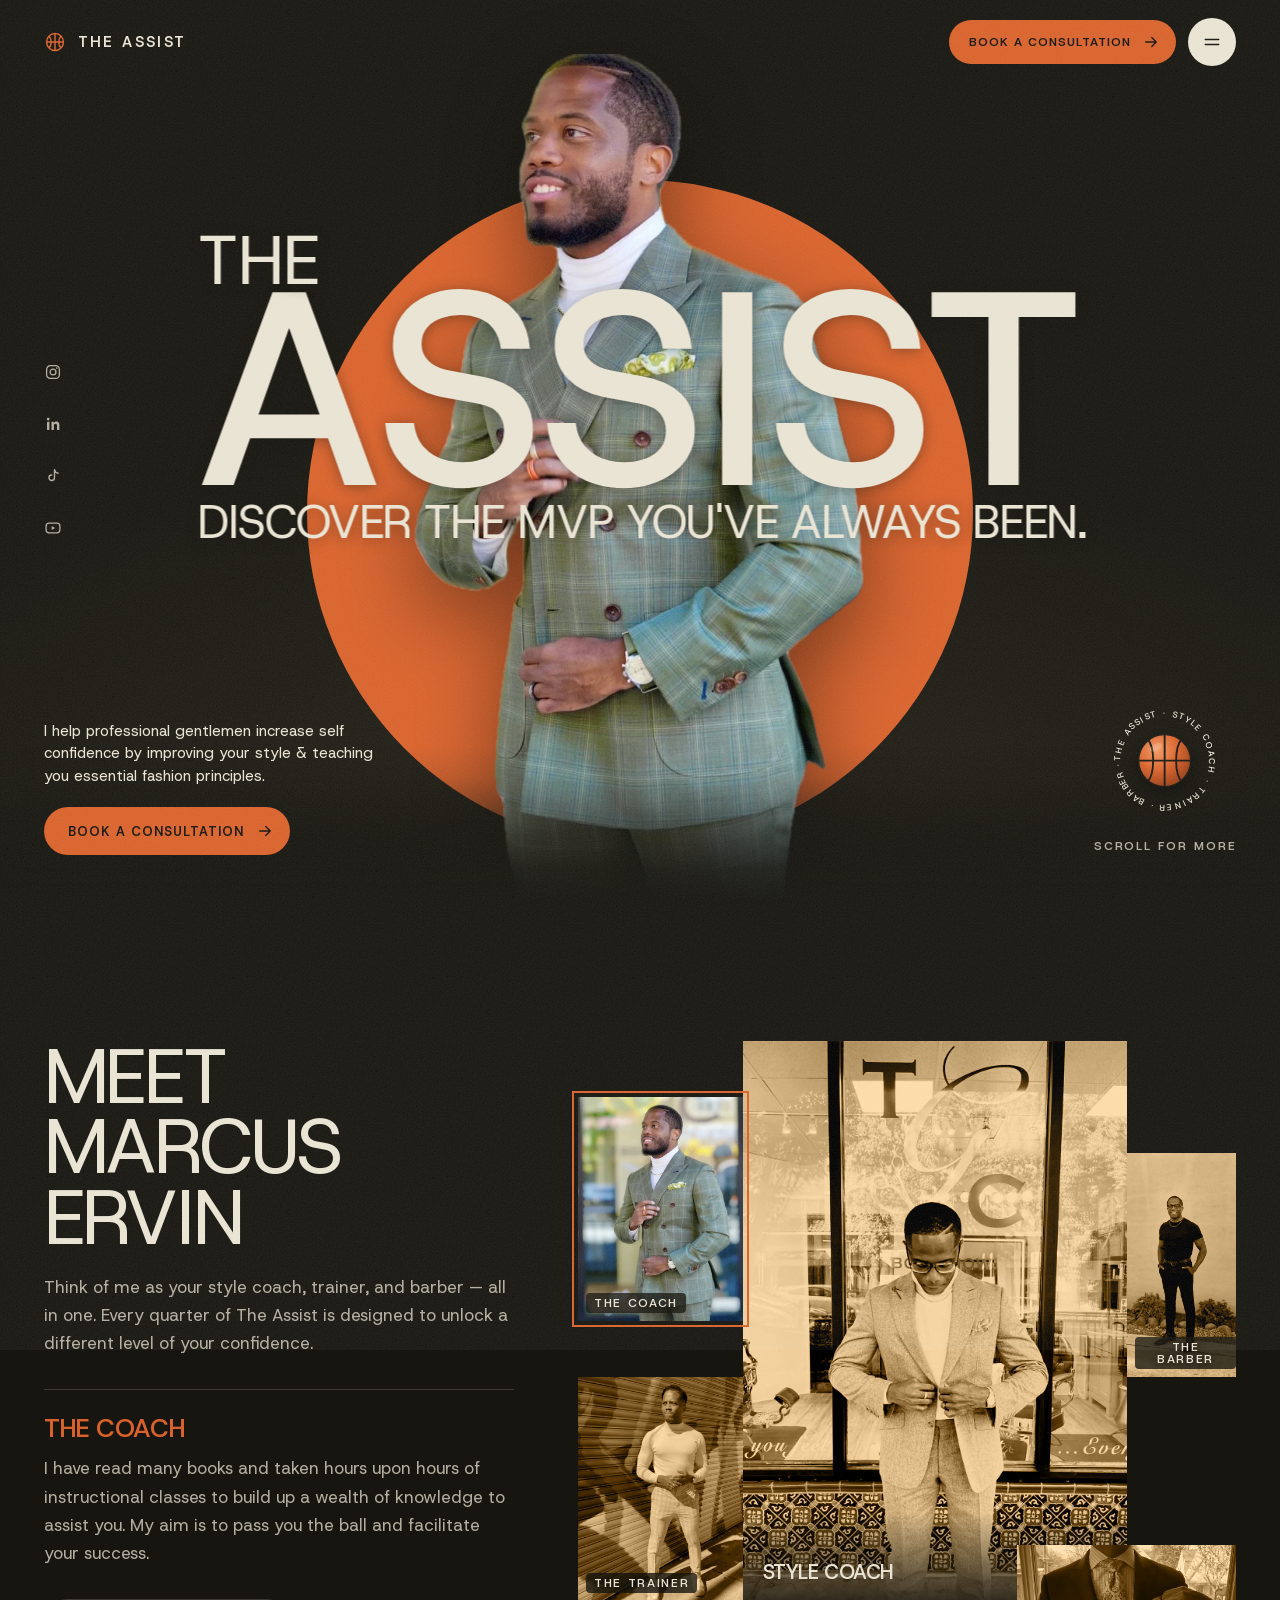
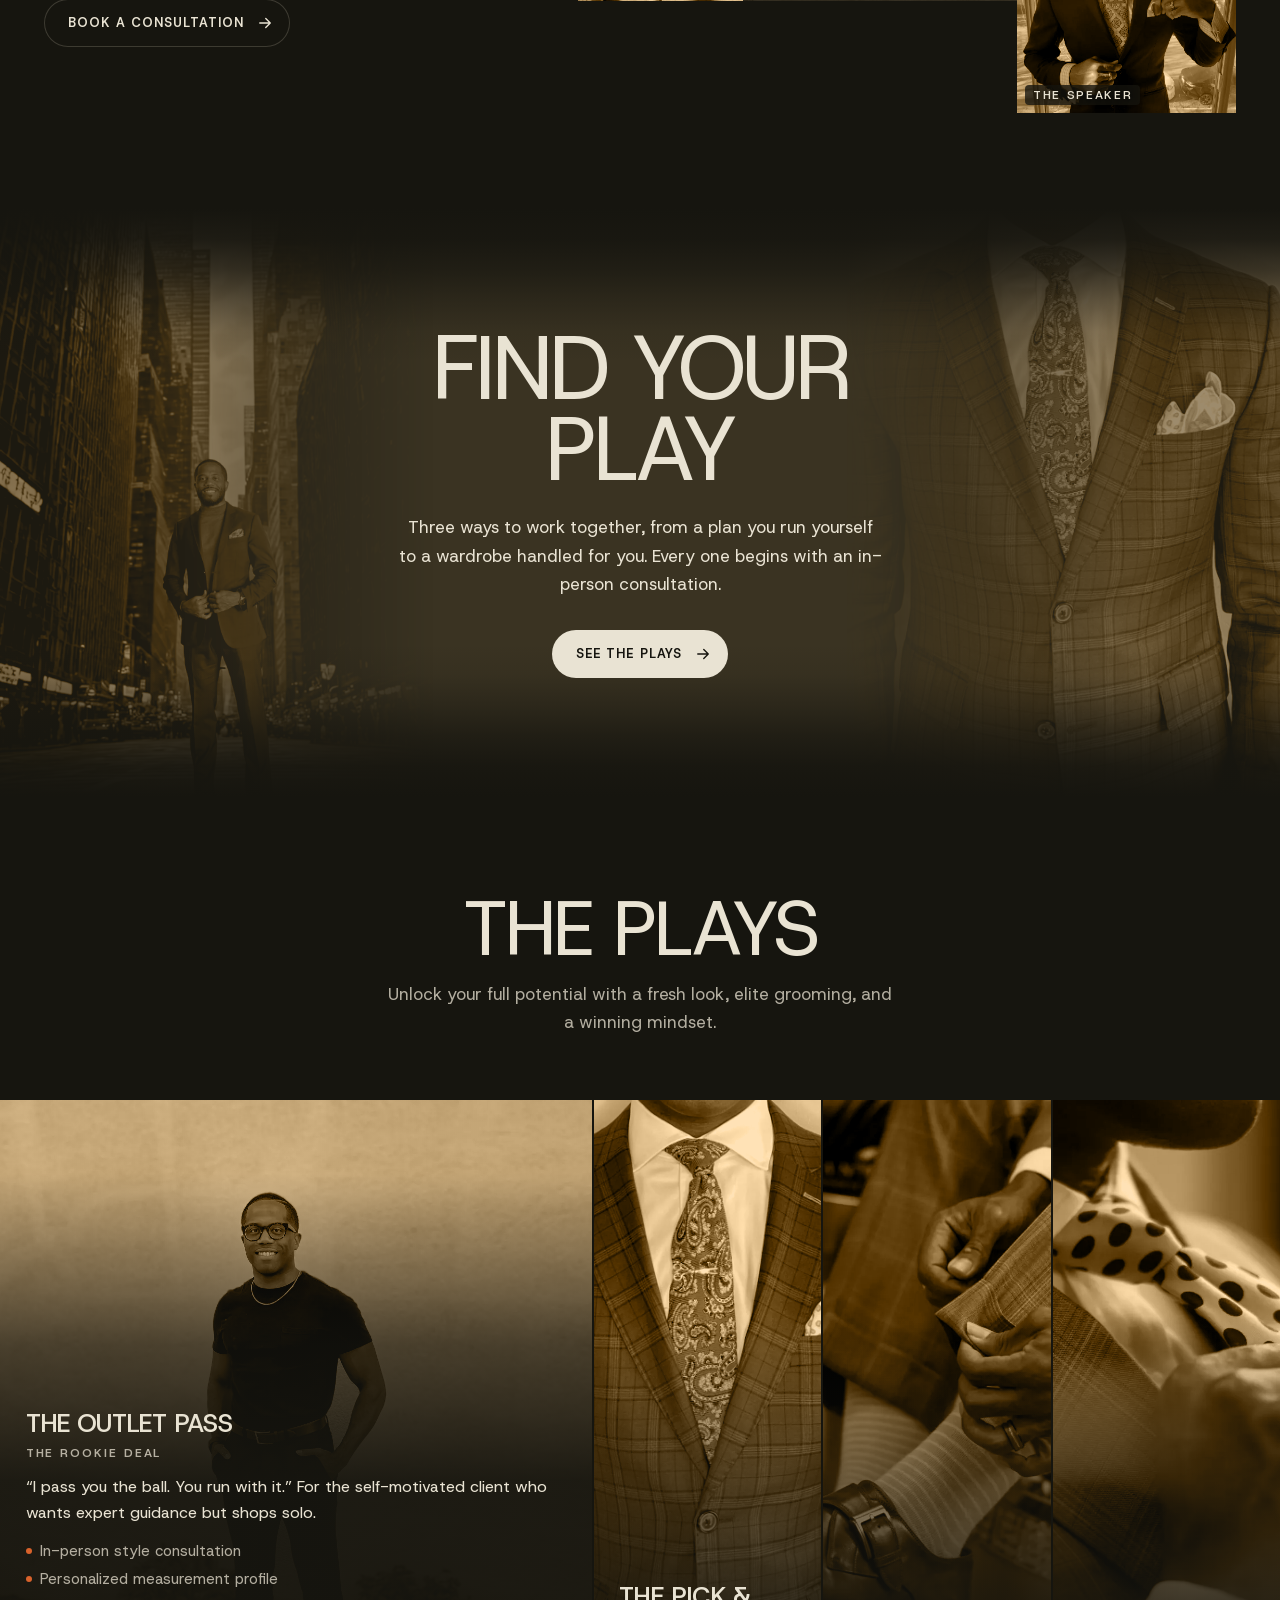
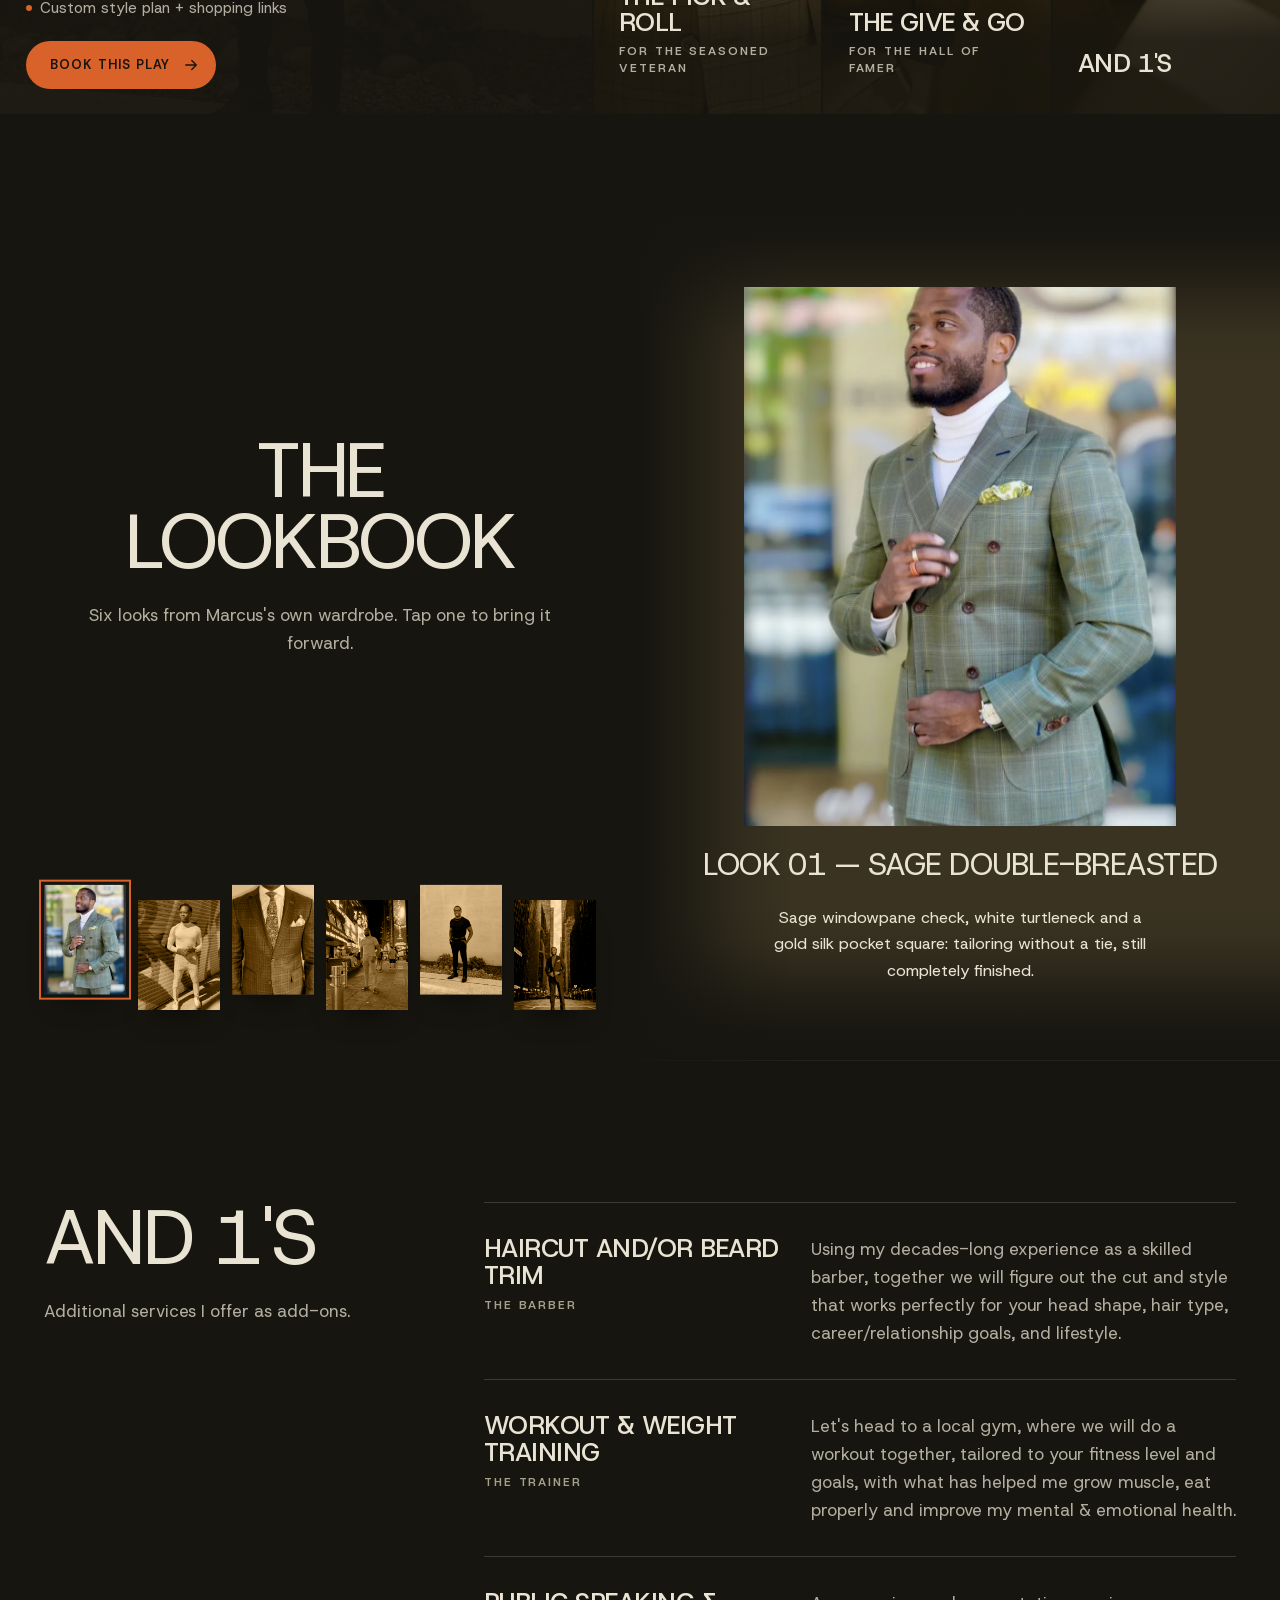
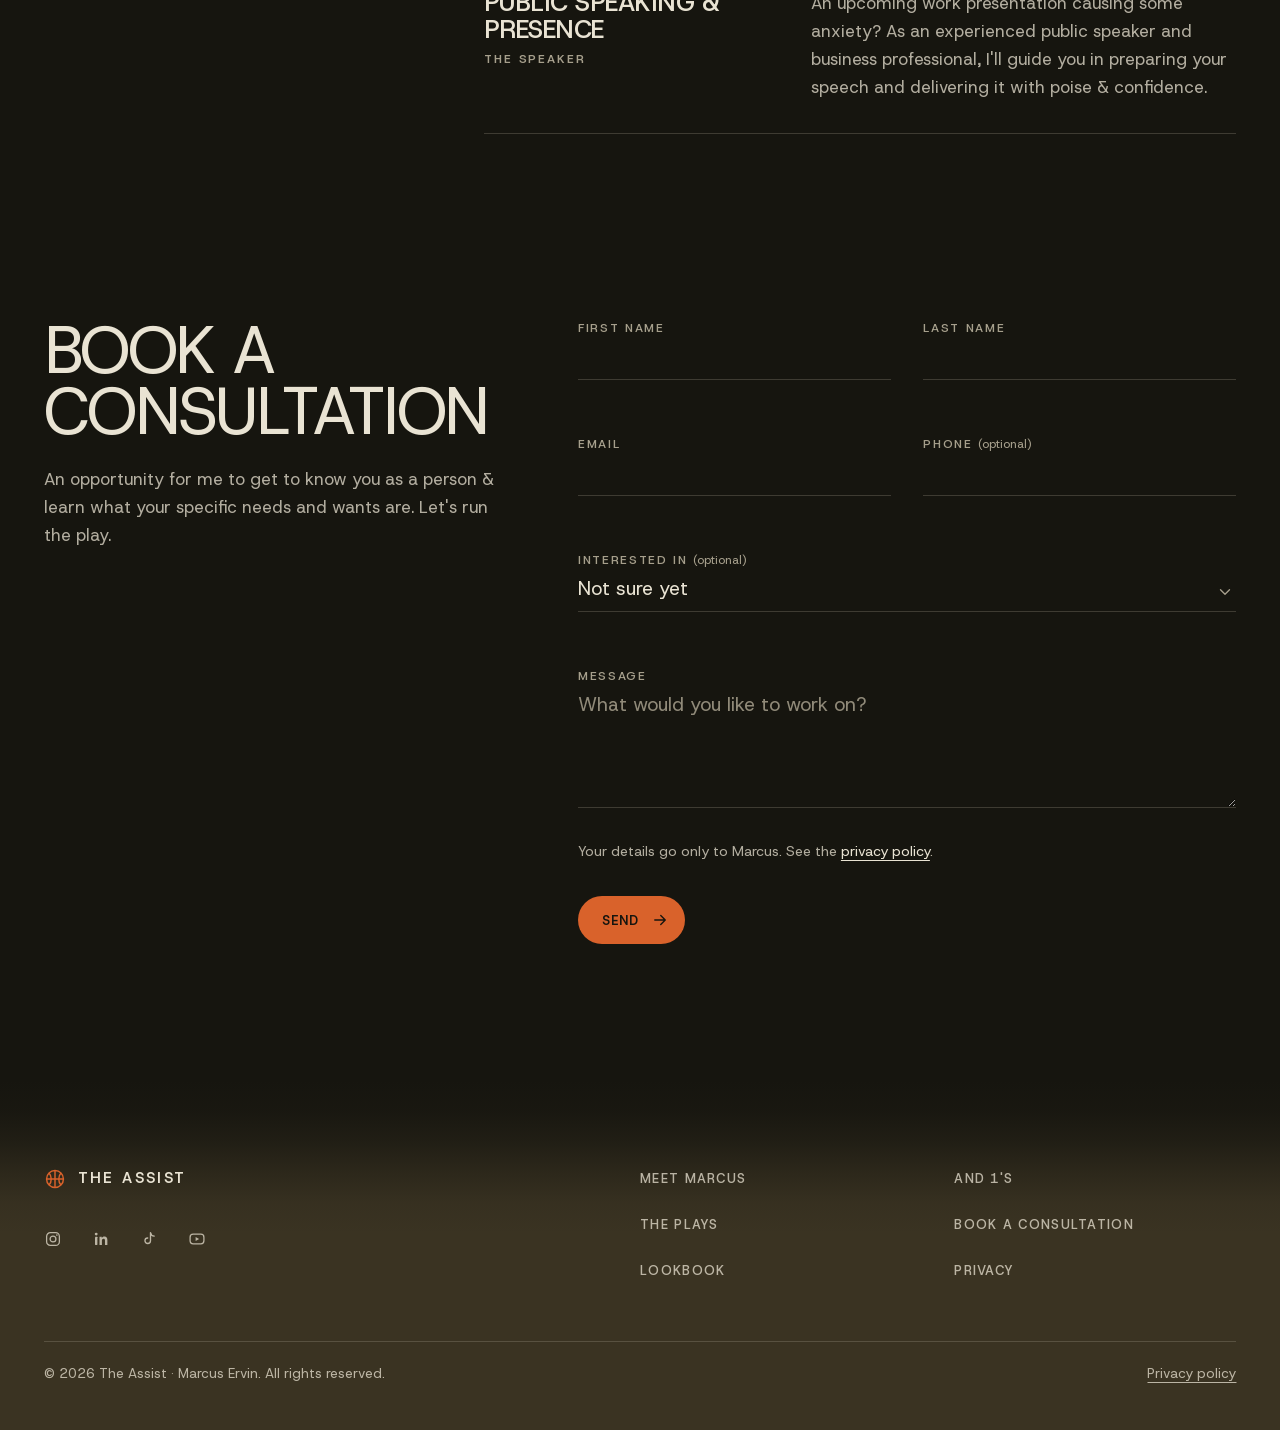
==== commit ea205d3b: "Hero headline: one solid layer in front of Marcus The headline was drawn twice: a copy behind Marcus" ====
--- a/index.html
+++ b/index.html
@@ -87,9 +87,6 @@
         <span class="t-b" aria-hidden="true">Assist<span class="t-a">The</span><span class="t-c">Discover the MVP you've always been.</span></span>
       </h1>
       <img class="hero__marcus" src="assets/img/marcus-sage-cutout.webp" decoding="async" width="744" height="1351" alt="Marcus Ervin in a sage double-breasted check suit and white turtleneck" fetchpriority="high">
-      <p class="hero__type hero__type--line" aria-hidden="true">
-        <span class="t-b">Assist<span class="t-a">The</span><span class="t-c">Discover the MVP you've always been.</span></span>
-      </p>
       <ul class="hero__social" aria-label="Follow Marcus">
         <li><a href="https://www.instagram.com/themarcuservin" rel="noopener" target="_blank" aria-label="Instagram"><svg aria-hidden="true"><use href="#i-ig"/></svg></a></li>
         <li><a href="https://www.linkedin.com/in/marcuservin/" rel="noopener" target="_blank" aria-label="LinkedIn"><svg aria-hidden="true"><use href="#i-in"/></svg></a></li>
--- a/assets/css/site.css
+++ b/assets/css/site.css
@@ -6,6 +6,10 @@
   --orange:#d9622b; --orange-hi:#ec7a43;
   --sans:'Host Grotesk',system-ui,-apple-system,'Segoe UI',sans-serif; --mono:var(--sans);
   --pad:clamp(16px,3.4vw,48px); --max:1440px;
+  /* sections never switch colour on a hard line: each coloured ground eases in from night and back out over --fade */
+  --fade:clamp(96px,12vw,200px);
+  --from-night:linear-gradient(var(--night),rgba(22,21,15,.92) 20%,rgba(22,21,15,.7) 40%,rgba(22,21,15,.38) 60%,rgba(22,21,15,.1) 80%,rgba(22,21,15,0));
+  --to-night:linear-gradient(rgba(22,21,15,0),rgba(22,21,15,.1) 20%,rgba(22,21,15,.38) 40%,rgba(22,21,15,.7) 60%,rgba(22,21,15,.92) 80%,var(--night));
   /* spacing runs on a 4px scale: 4 8 12 16 20 24 32 40 48 56 64 96, plus the fluid section and gutter clamps */
   --ease:cubic-bezier(.16,1,.3,1);
 }
@@ -64,15 +68,16 @@
 .menu__foot{position:absolute;left:var(--pad);bottom:32px;display:flex;gap:24px;flex-wrap:wrap}
 
 /* hero */
-.hero{position:relative;height:100svh;min-height:640px;max-height:1100px;overflow:hidden;background:radial-gradient(120% 90% at 50% 100%,#262318 0%,var(--night) 60%)}
+.hero{position:relative;height:100svh;min-height:640px;max-height:1100px;overflow:hidden;background:var(--to-night) bottom/100% var(--fade) no-repeat,radial-gradient(120% 90% at 50% 100%,#262318 0%,var(--night) 60%)}
 .hero__disc{position:absolute;left:50%;bottom:6%;width:min(54vw,74svh);aspect-ratio:1;border-radius:50%;background:var(--orange);transform:translateX(-50%);z-index:1}
-.hero__type{position:absolute;inset:0;z-index:2;margin:0;pointer-events:none;text-transform:uppercase;font-weight:500;letter-spacing:-.045em;color:var(--bone)}
+/* one headline layer, in front of Marcus, so every letter is the same solid bone; a soft night shadow lifts it off the light suit */
+.hero__type{position:absolute;inset:0;z-index:4;text-shadow:0 2px 14px rgba(22,21,15,.4);margin:0;pointer-events:none;text-transform:uppercase;font-weight:500;letter-spacing:-.045em;color:var(--bone)}
 .hero__type span{position:absolute;display:block;white-space:nowrap;line-height:.8}
 /* THE and the promise ride inside ASSIST: THE sits just above the A, and the promise is sized to span the word edge to edge at any width */
-.t-a{left:.02em;bottom:96%;font-size:.25em;font-weight:400;text-shadow:none}
+.t-a{left:.02em;bottom:96%;font-size:.25em;font-weight:400}
 .t-b{left:50%;top:31%;transform:translateX(-50%);font-size:clamp(84px,21.5vw,380px)}
 .t-c{left:.02em;top:102%;font-size:.17em;font-weight:400;letter-spacing:-.03em}
-.hero__type--line{z-index:4;color:var(--bone);text-shadow:0 1px 2px rgba(22,21,15,.7),0 3px 18px rgba(22,21,15,.6);-webkit-mask:url(../img/marcus-sage-cutout.webp) 50% 100%/auto min(94%,1000px) no-repeat;mask:url(../img/marcus-sage-cutout.webp) 50% 100%/auto min(94%,1000px) no-repeat}
+.hero__stage::after{content:"";position:absolute;left:0;right:0;bottom:0;height:var(--fade);z-index:4;pointer-events:none;background:var(--to-night)}
 .hero__marcus{position:absolute;left:50%;bottom:0;height:min(94%,1000px);width:auto;max-width:none;transform:translateX(-50%);z-index:3;filter:drop-shadow(0 30px 40px rgba(0,0,0,.45))}
 .hero__lede{position:absolute;left:var(--pad);bottom:clamp(32px,5svh,56px);z-index:5;max-width:min(30ch,26vw);display:flex;flex-direction:column;align-items:flex-start;gap:20px}
 .hero__lede p{margin:0;font-size:clamp(15px,1.15vw,18px);line-height:1.5;color:var(--bone)}
@@ -139,6 +144,10 @@
 
 /* find your play band */
 .band{position:relative;background:var(--band);overflow:hidden;min-height:clamp(380px,46vw,620px);display:grid;place-items:center;text-align:center;isolation:isolate}
+.band::before,.band::after{content:"";position:absolute;left:0;right:0;height:var(--fade);pointer-events:none}
+.band::before{top:0;background:var(--from-night)}
+.band::after{bottom:0;background:var(--to-night)}
+.band .wrap{position:relative;z-index:1}
 .band__img{position:absolute;top:0;bottom:0;width:34%;z-index:-1}
 .band__img{opacity:.5}
 .band__img img{width:100%;height:100%;object-fit:cover}
@@ -182,7 +191,7 @@
 .lb__strip button:hover,.lb__strip button:focus-visible{transform:translateY(-10px)}
 .lb__strip button:focus-visible{outline:2px solid var(--orange);outline-offset:3px}
 .lb__strip button[aria-pressed="true"]{outline:2px solid var(--orange);outline-offset:3px}
-.lb__right{background:var(--band);display:flex;flex-direction:column;justify-content:center;align-items:center;gap:24px;padding:clamp(48px,6vw,96px) var(--pad);text-align:center}
+.lb__right{background:var(--from-night) top/100% var(--fade) no-repeat,var(--to-night) bottom/100% var(--fade) no-repeat,linear-gradient(90deg,var(--night),rgba(22,21,15,.7) 30%,rgba(22,21,15,.2) 70%,rgba(22,21,15,0)) left/var(--fade) 100% no-repeat,var(--band);display:flex;flex-direction:column;justify-content:center;align-items:center;gap:24px;padding:clamp(48px,6vw,96px) var(--pad);text-align:center}
 .lb__feature{width:min(78%,440px);aspect-ratio:4/5;overflow:hidden;background:var(--umber)}
 .lb__feature img{width:100%;height:100%;object-fit:cover;transform:scale(1.07);transition:opacity .45s ease}
 .lb__feature img.swap{opacity:0}
@@ -233,7 +242,7 @@
 .foot__note a:hover{color:var(--orange-hi)}
 
 /* footer */
-footer{background:var(--band);padding:clamp(48px,6vw,80px) 0 32px}
+footer{background:var(--from-night) top/100% var(--fade) no-repeat,var(--band);padding:clamp(48px,6vw,80px) 0 32px}
 .foot{display:grid;grid-template-columns:minmax(0,6fr) repeat(2,minmax(0,3fr));gap:32px}
 .foot ul{list-style:none;margin:0;padding:0;display:grid;gap:2px;align-content:start}
 .foot ul a{display:inline-flex;align-items:center;min-height:44px;text-decoration:none;font:500 13px var(--sans);letter-spacing:.1em;text-transform:uppercase;color:var(--bone-dim)}
@@ -249,6 +258,7 @@
   .book{row-gap:64px}
   .meet__copy{position:static}
   .lookbook{grid-template-columns:minmax(0,1fr)}
+  .lb__right{background:var(--from-night) top/100% var(--fade) no-repeat,var(--to-night) bottom/100% var(--fade) no-repeat,var(--band)}
   .lb__left{padding-bottom:clamp(48px,6vw,96px)}
   .lb__strip{position:static;align-self:stretch;margin-top:24px}
   .hero__lede{max-width:34ch}
@@ -258,7 +268,7 @@
 /* tablet: Marcus fills the width, so the intro and badge move out from over his suit to a row below him */
 @media (min-width:761px) and (max-width:1024px){
   .hero{height:auto;min-height:0;max-height:none;display:flex;align-items:flex-end;justify-content:space-between;flex-wrap:wrap;gap:32px;padding-bottom:40px}
-  .hero__stage{position:relative;flex:0 0 100%;height:clamp(600px,calc(100svh - 220px),940px);border-bottom:1px solid var(--rule)}
+  .hero__stage{position:relative;flex:0 0 100%;height:clamp(600px,calc(100svh - 220px),940px)}
   .hero__lede{position:static;max-width:44ch;padding-left:var(--pad)}
   .badge{position:static;padding:0 var(--pad) 0 0}
 }
@@ -271,10 +281,9 @@
   .t-b{top:33%;font-size:19vw}
   /* on phones the promise stays readable, so it runs wider than ASSIST, centred under it */
   .t-c{left:50%;translate:-50% 0;font-size:.242em}
-  .hero__type--line{-webkit-mask-size:auto 86%;mask-size:auto 86%}
   .hero__marcus{height:86%}
   .hero__social{display:none}
-  .hero__lede{position:static;max-width:none;padding:24px var(--pad) 8px;border-top:1px solid var(--rule)}
+  .hero__lede{position:static;max-width:none;padding:24px var(--pad) 8px}
   .badge{position:static;flex-direction:row;padding:8px var(--pad) 32px;justify-content:flex-start}
   .badge__ring{width:96px}
   .panels{height:auto;flex-direction:column;gap:2px}
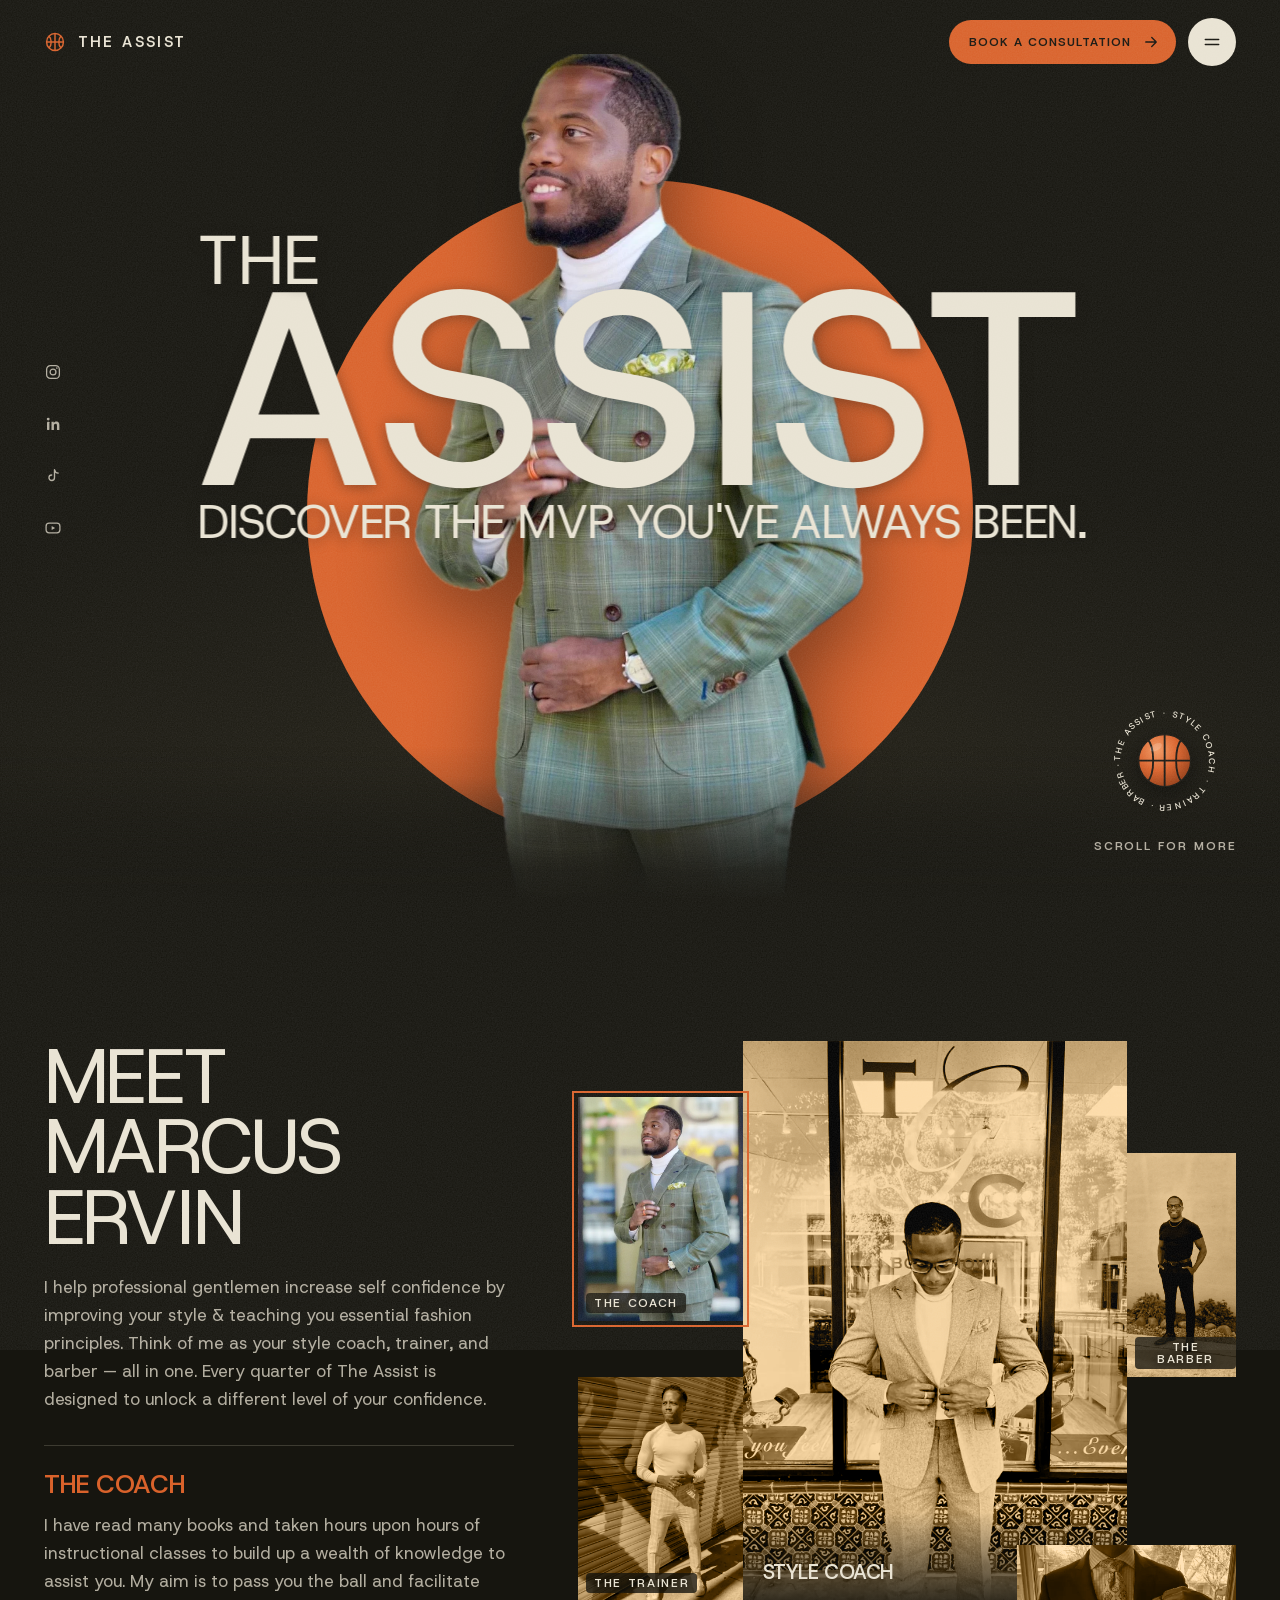
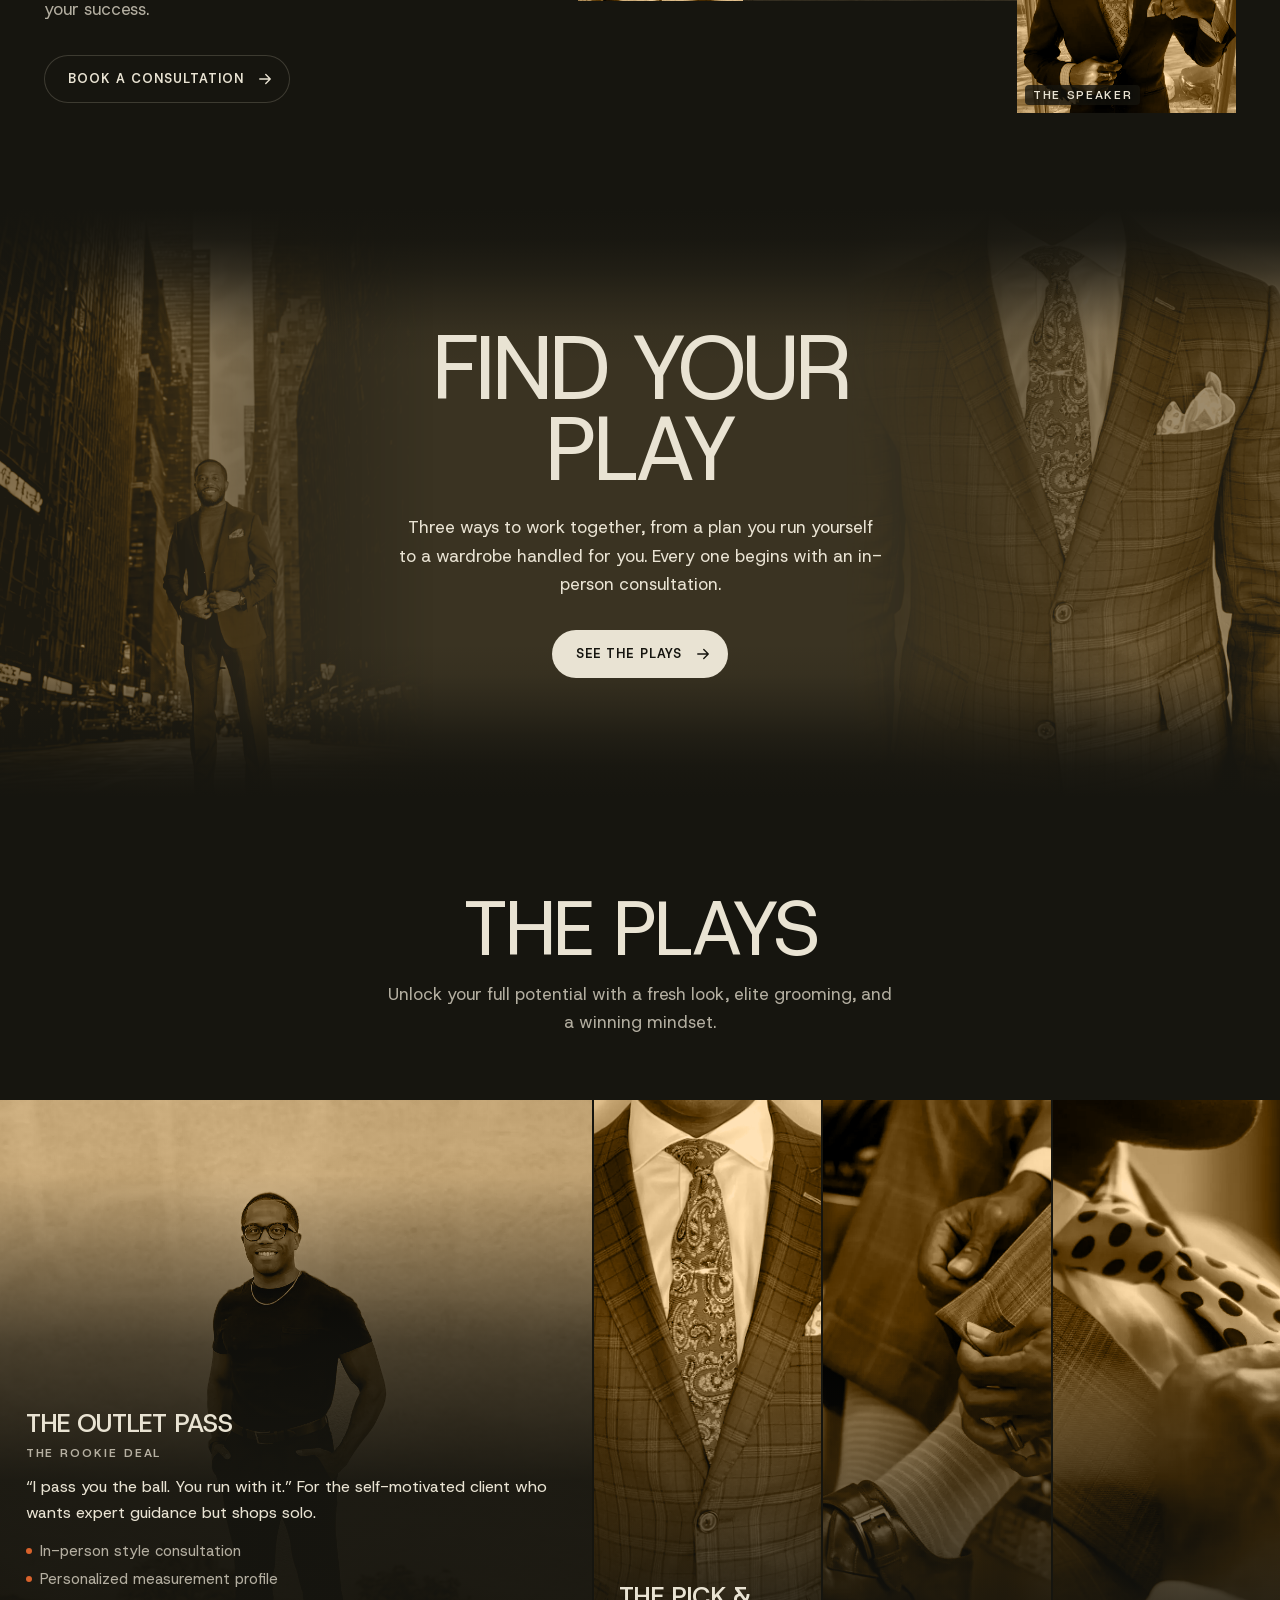
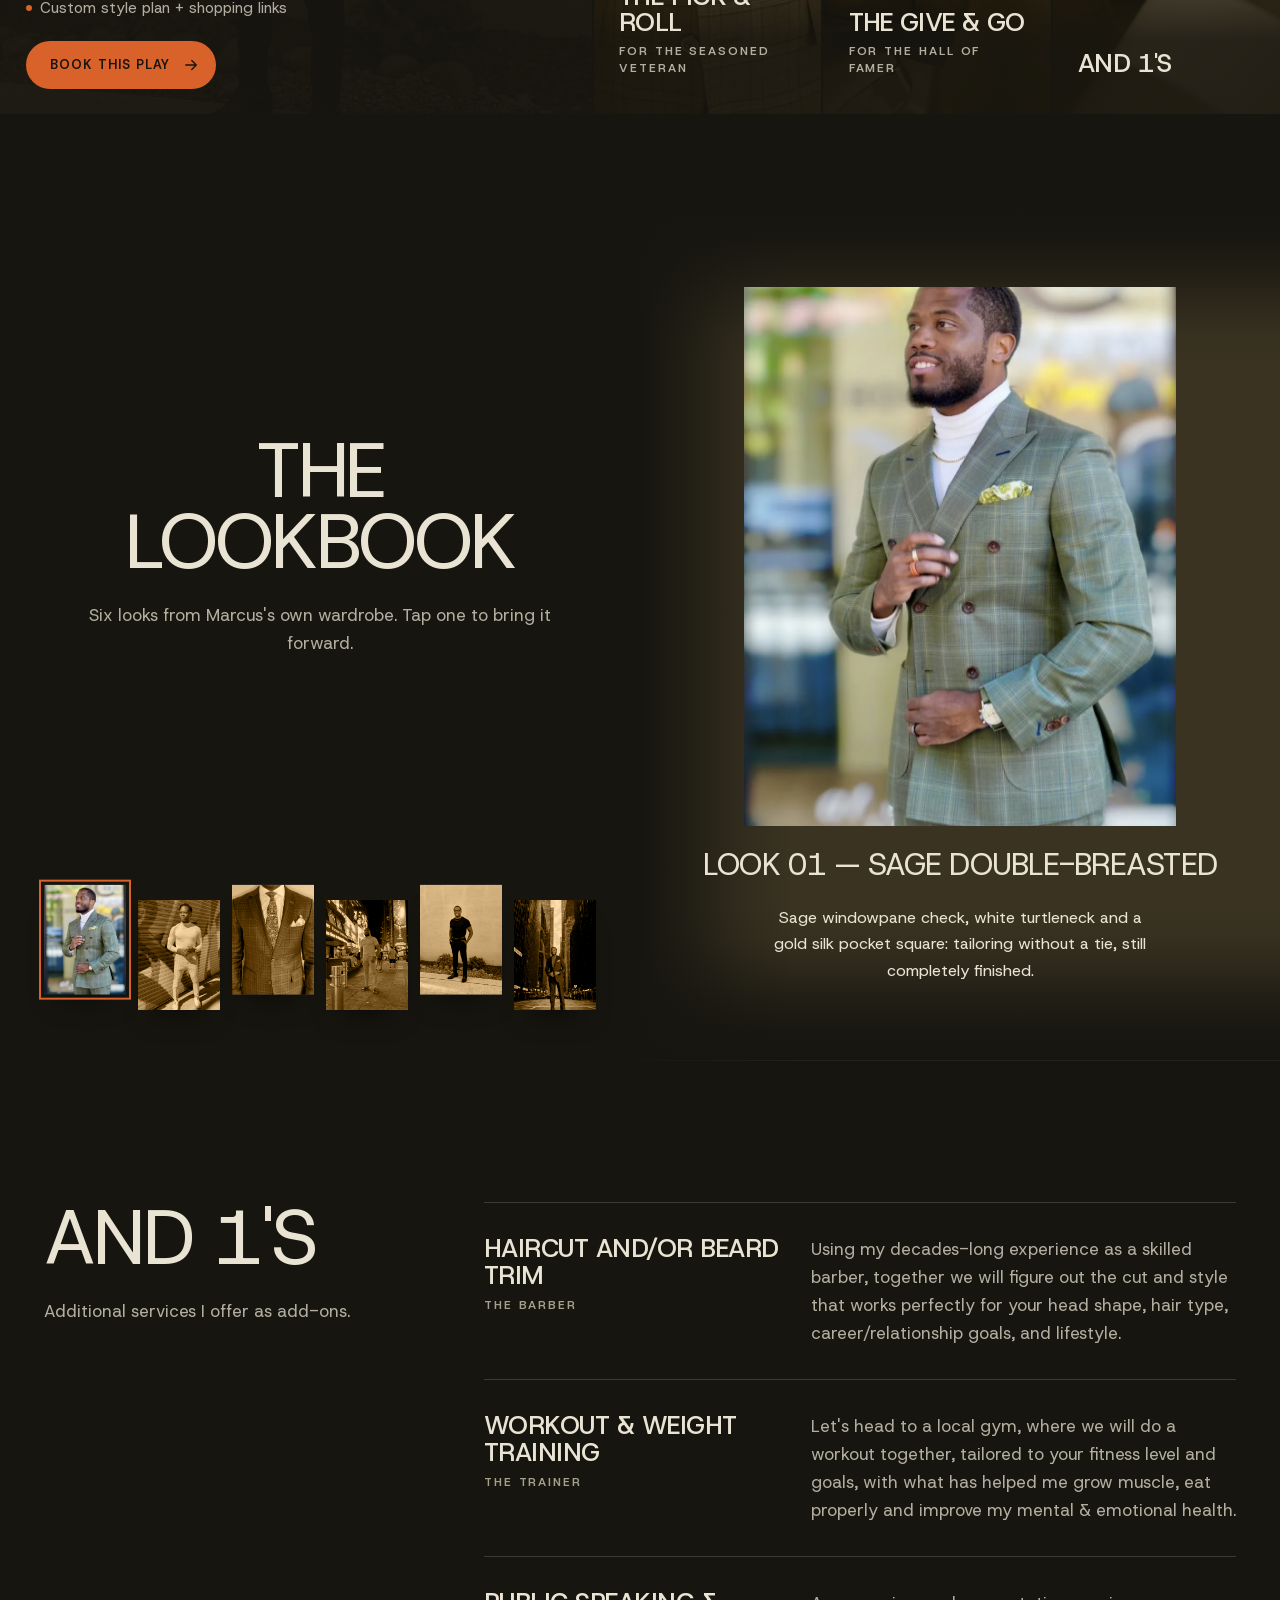
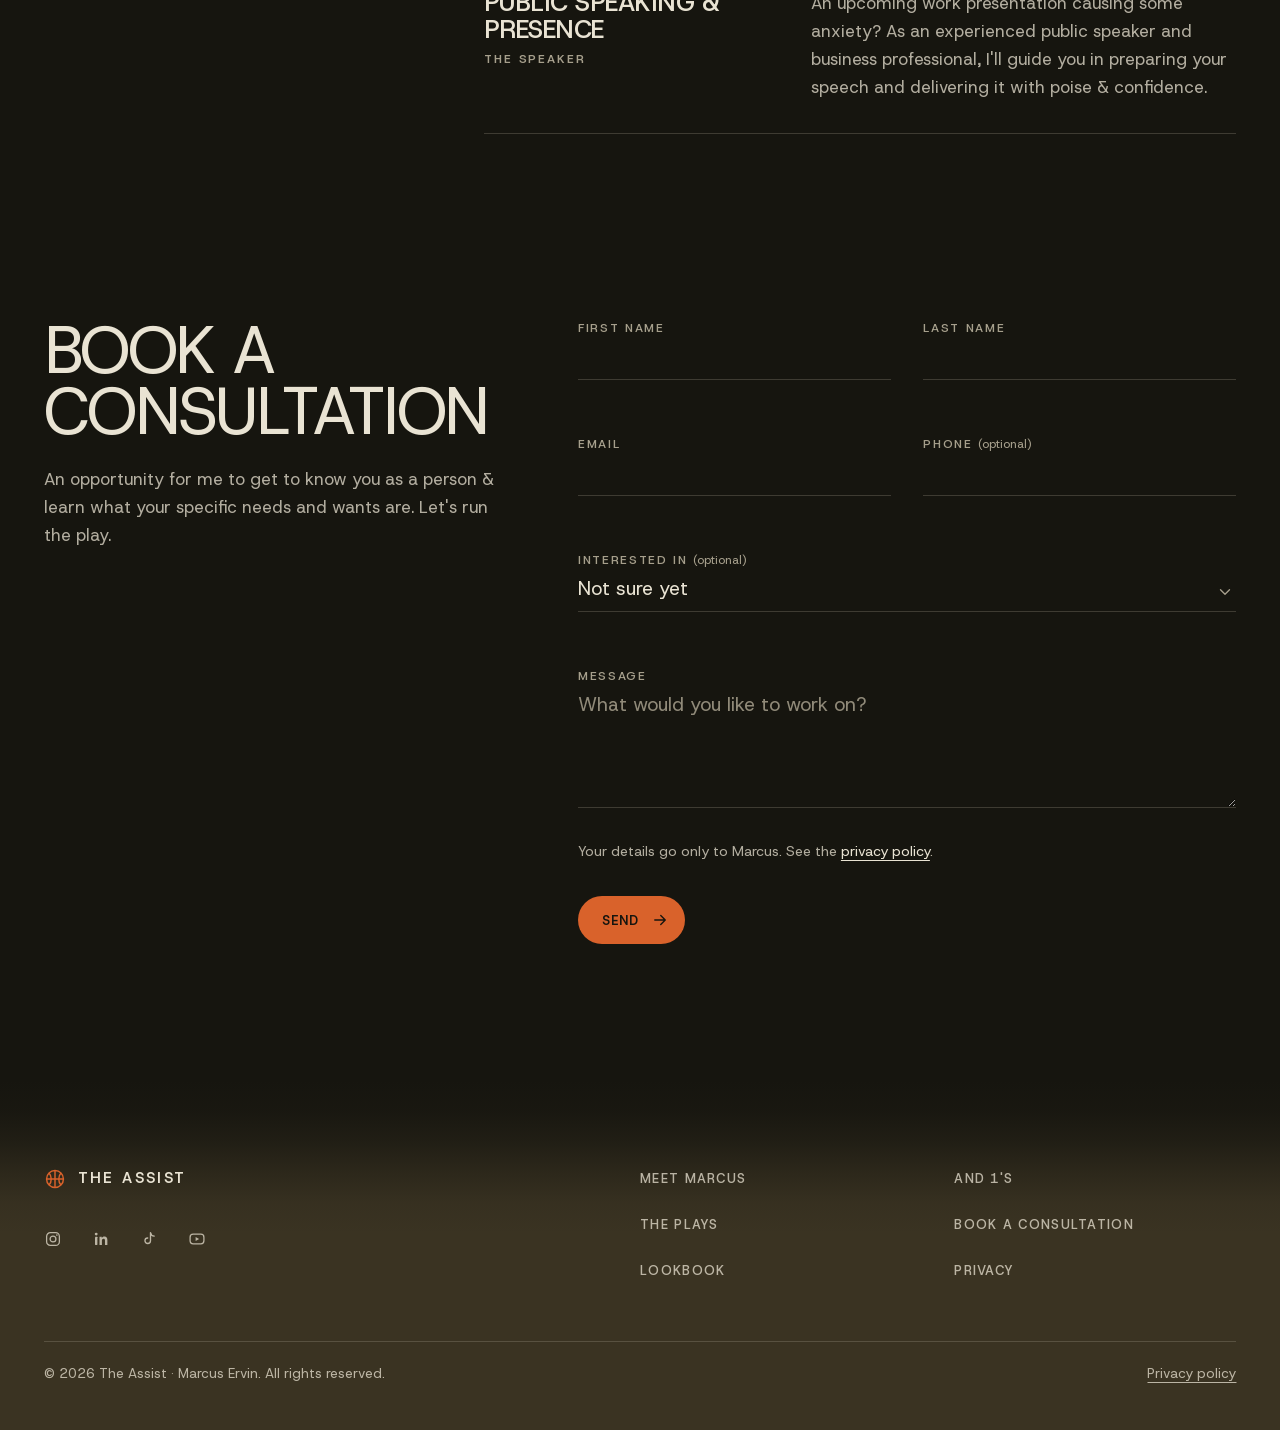
==== commit af0f223b: "Hero: intro sentence moves to Meet Marcus, bottom-left button removed "I help professional gentlemen" ====
--- a/index.html
+++ b/index.html
@@ -94,10 +94,6 @@
         <li><a href="https://www.youtube.com/@TheMarcusErvin" rel="noopener" target="_blank" aria-label="YouTube"><svg aria-hidden="true"><use href="#i-yt"/></svg></a></li>
       </ul>
     </div>
-    <div class="hero__lede">
-      <p>I help professional gentlemen increase self confidence by improving your style &amp; teaching you essential fashion principles.</p>
-      <a class="pill" href="#consultation">Book a consultation<svg aria-hidden="true"><use href="#i-arrow"/></svg></a>
-    </div>
     <a class="badge" href="#meet" aria-label="Scroll to meet Marcus">
       <span class="badge__ring" aria-hidden="true">
         <svg class="ring" viewBox="0 0 120 120"><defs><path id="ring" d="M60 60m-46 0a46 46 0 1 1 92 0a46 46 0 1 1-92 0"/></defs><text><textPath href="#ring" textLength="286" lengthAdjust="spacing">The Assist · Style coach · Trainer · Barber ·</textPath></text></svg>
@@ -111,7 +107,7 @@
     <div class="wrap meet">
       <div class="meet__copy">
         <h2 class="h2" id="meet-title">Meet<br>Marcus Ervin</h2>
-        <p class="lead">Think of me as your style coach, trainer, and barber — all in one. Every quarter of The Assist is designed to unlock a different level of your confidence.</p>
+        <p class="lead">I help professional gentlemen increase self confidence by improving your style &amp; teaching you essential fashion principles. Think of me as your style coach, trainer, and barber — all in one. Every quarter of The Assist is designed to unlock a different level of your confidence.</p>
         <div class="meet__role" aria-live="polite">
           <strong data-role="name">The coach</strong>
           <p data-role="text">I have read many books and taken hours upon hours of instructional classes to build up a wealth of knowledge to assist you. My aim is to pass you the ball and facilitate your success.</p>
--- a/assets/css/site.css
+++ b/assets/css/site.css
@@ -79,8 +79,6 @@
 .t-c{left:.02em;top:102%;font-size:.17em;font-weight:400;letter-spacing:-.03em}
 .hero__stage::after{content:"";position:absolute;left:0;right:0;bottom:0;height:var(--fade);z-index:4;pointer-events:none;background:var(--to-night)}
 .hero__marcus{position:absolute;left:50%;bottom:0;height:min(94%,1000px);width:auto;max-width:none;transform:translateX(-50%);z-index:3;filter:drop-shadow(0 30px 40px rgba(0,0,0,.45))}
-.hero__lede{position:absolute;left:var(--pad);bottom:clamp(32px,5svh,56px);z-index:5;max-width:min(30ch,26vw);display:flex;flex-direction:column;align-items:flex-start;gap:20px}
-.hero__lede p{margin:0;font-size:clamp(15px,1.15vw,18px);line-height:1.5;color:var(--bone)}
 .hero__social{position:absolute;left:var(--pad);top:50%;transform:translateY(-50%);z-index:5;display:flex;flex-direction:column;gap:8px;list-style:none;margin:0 0 0 -13px;padding:0}
 .hero__social a,.soc a{display:grid;place-items:center;width:44px;height:44px;border-radius:50%;color:var(--bone-dim);transition:color .2s,background .2s}
 .hero__social a:hover,.soc a:hover{color:var(--night);background:var(--orange)}
@@ -261,16 +259,17 @@
   .lb__right{background:var(--from-night) top/100% var(--fade) no-repeat,var(--to-night) bottom/100% var(--fade) no-repeat,var(--band)}
   .lb__left{padding-bottom:clamp(48px,6vw,96px)}
   .lb__strip{position:static;align-self:stretch;margin-top:24px}
-  .hero__lede{max-width:34ch}
+  /* stacked heroes: the glow lives in the stage so its fade lands on plain night, with no seam above the button row */
+  .hero{background:var(--night)}
+  .hero__stage{background:radial-gradient(120% 90% at 50% 100%,#262318 0%,var(--night) 60%)}
   .menu{grid-template-columns:1fr}
   .menu aside{display:none}
 }
 /* tablet: Marcus fills the width, so the intro and badge move out from over his suit to a row below him */
 @media (min-width:761px) and (max-width:1024px){
-  .hero{height:auto;min-height:0;max-height:none;display:flex;align-items:flex-end;justify-content:space-between;flex-wrap:wrap;gap:32px;padding-bottom:40px}
+  .hero{height:auto;min-height:0;max-height:none;display:flex;align-items:center;justify-content:space-between;flex-wrap:wrap;gap:32px;padding-bottom:40px}
   .hero__stage{position:relative;flex:0 0 100%;height:clamp(600px,calc(100svh - 220px),940px)}
-  .hero__lede{position:static;max-width:44ch;padding-left:var(--pad)}
-  .badge{position:static;padding:0 var(--pad) 0 0}
+  .badge{position:static;margin-left:auto;padding:0 var(--pad) 0 0}
 }
 @media (max-width:760px){
   .top .pill{display:none}
@@ -283,7 +282,6 @@
   .t-c{left:50%;translate:-50% 0;font-size:.242em}
   .hero__marcus{height:86%}
   .hero__social{display:none}
-  .hero__lede{position:static;max-width:none;padding:24px var(--pad) 8px}
   .badge{position:static;flex-direction:row;padding:8px var(--pad) 32px;justify-content:flex-start}
   .badge__ring{width:96px}
   .panels{height:auto;flex-direction:column;gap:2px}
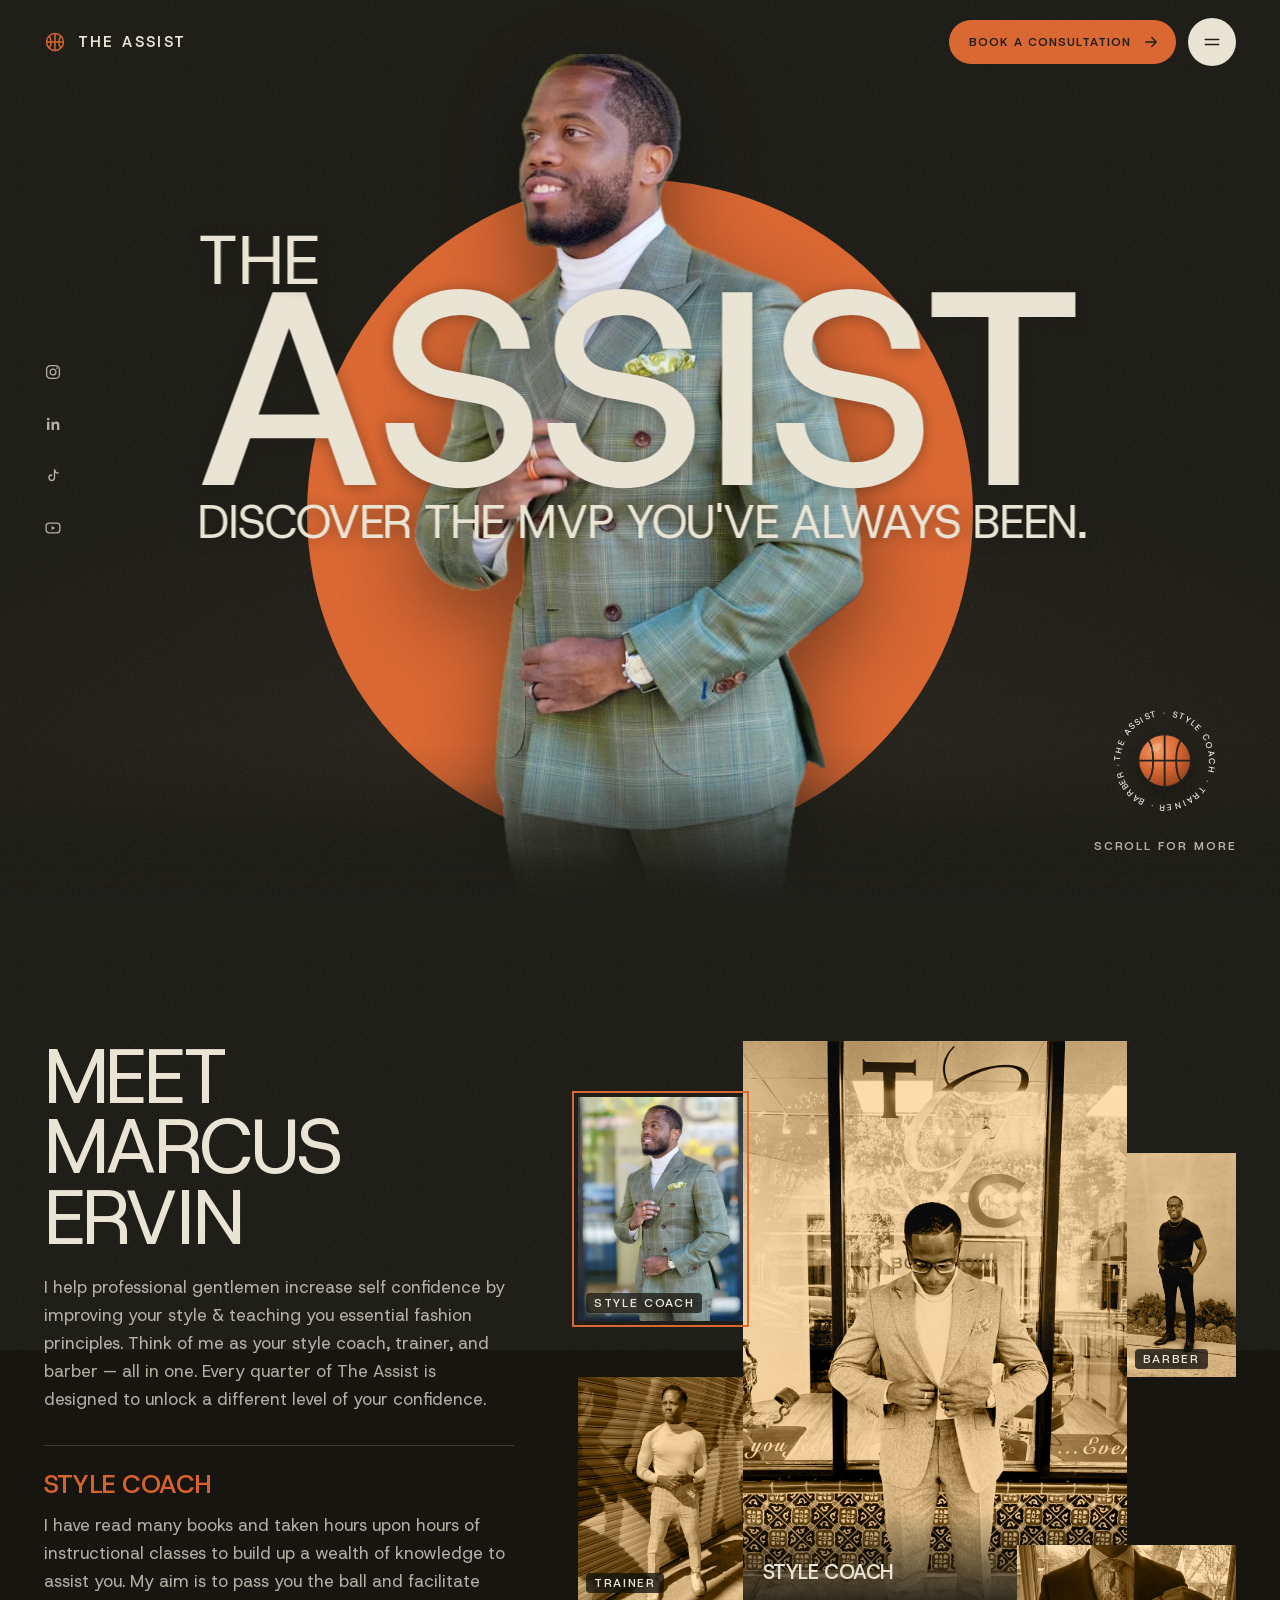
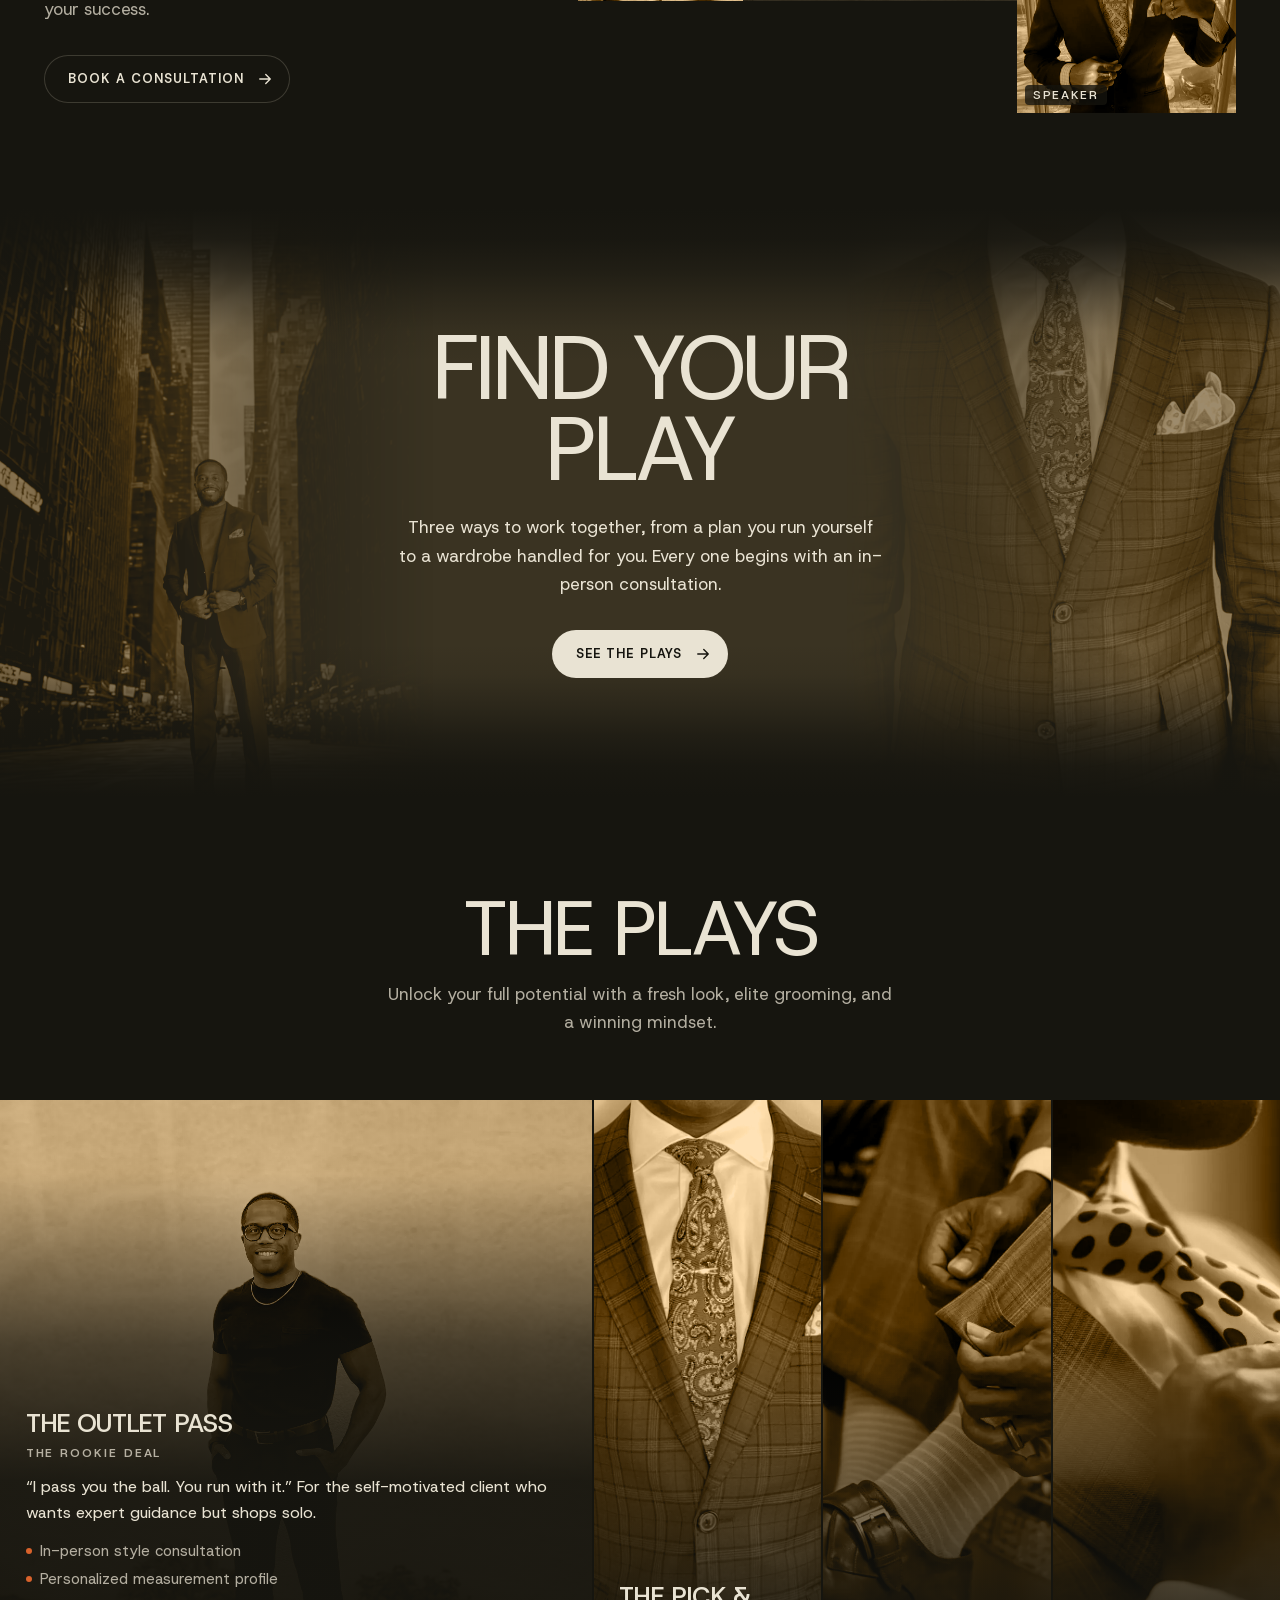
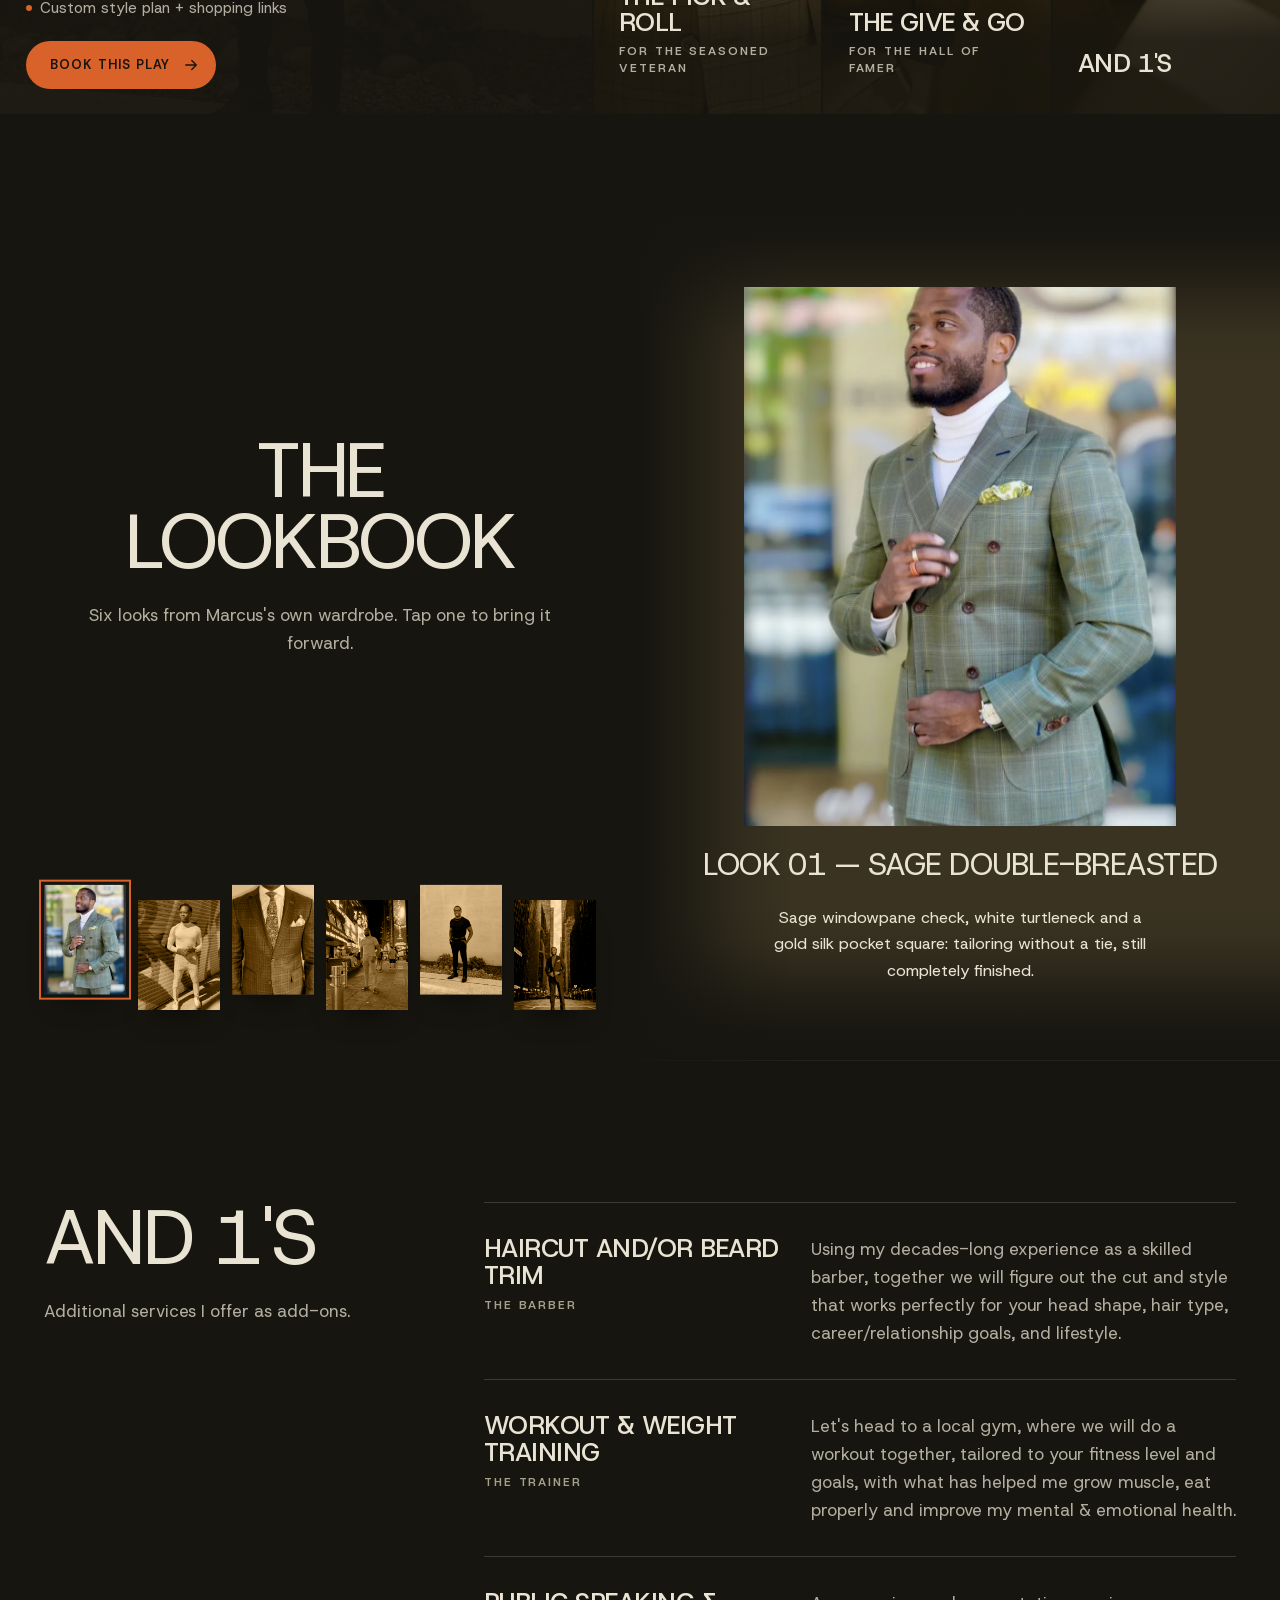
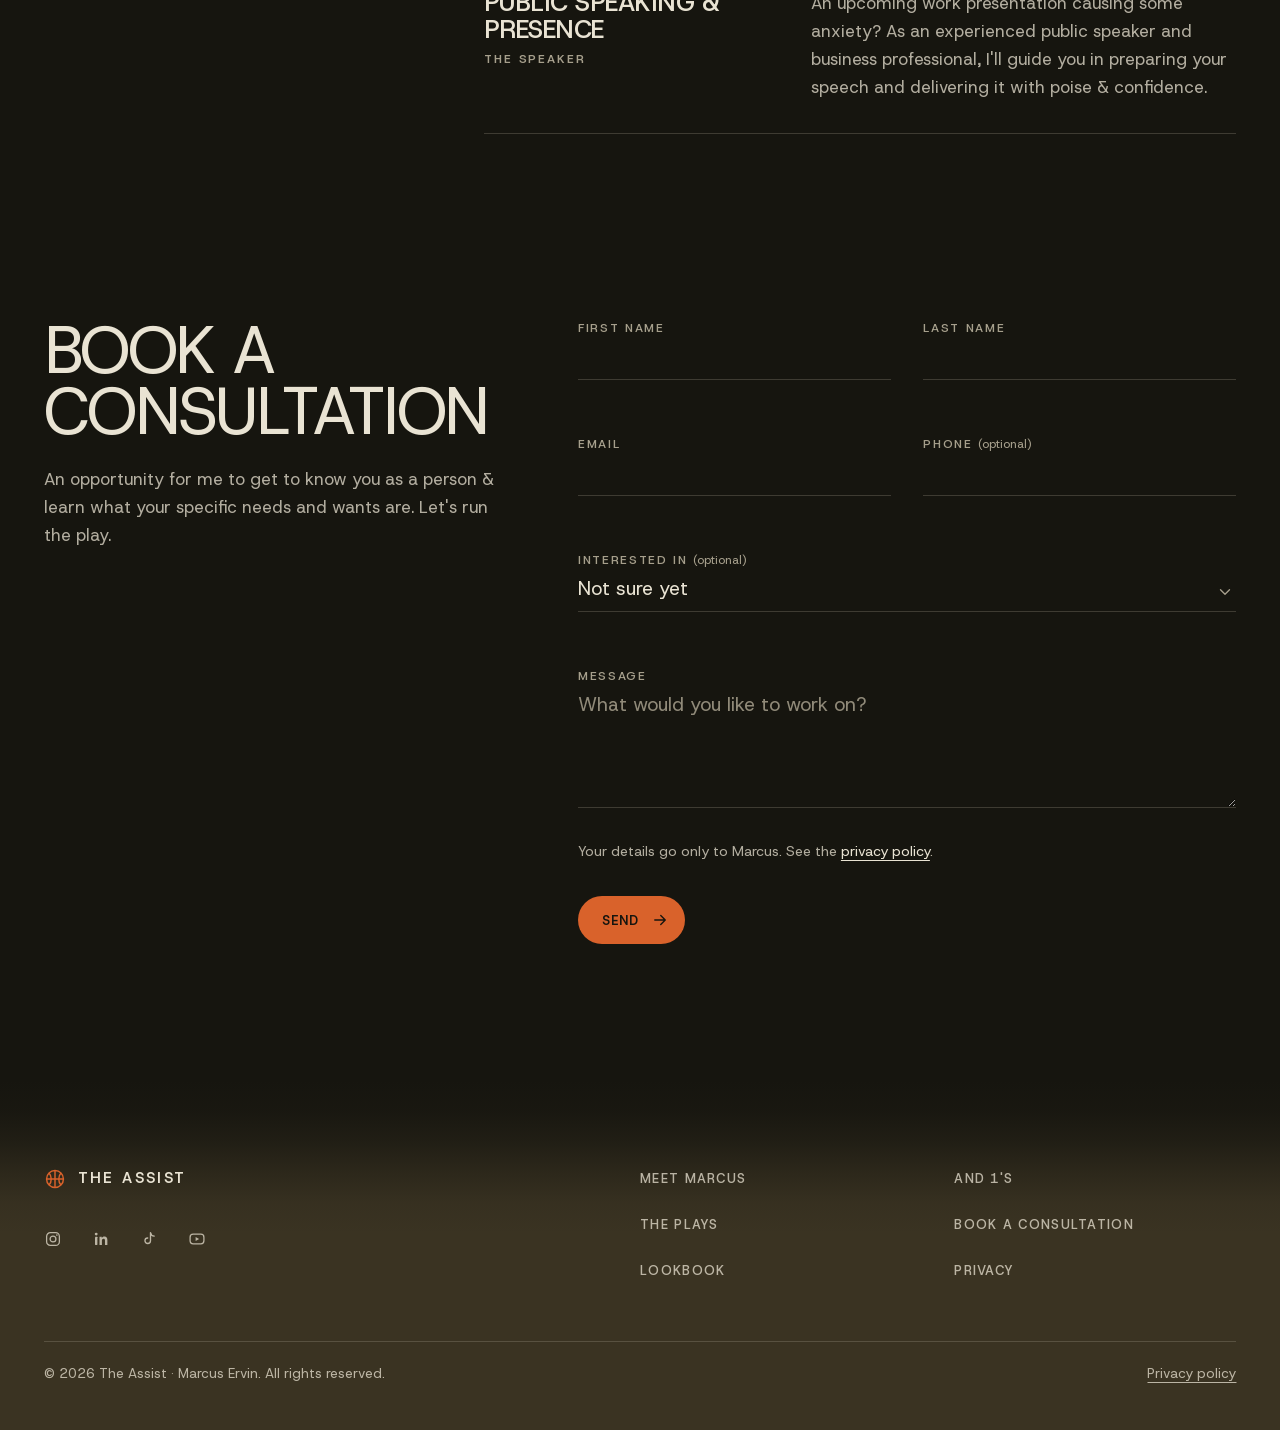
==== commit 164eda0b: "Meet Marcus: one name per role, and a one-screen role picker on phones The thumbnails, the large cap" ====
--- a/index.html
+++ b/index.html
@@ -109,7 +109,7 @@
         <h2 class="h2" id="meet-title">Meet<br>Marcus Ervin</h2>
         <p class="lead">I help professional gentlemen increase self confidence by improving your style &amp; teaching you essential fashion principles. Think of me as your style coach, trainer, and barber — all in one. Every quarter of The Assist is designed to unlock a different level of your confidence.</p>
         <div class="meet__role" aria-live="polite">
-          <strong data-role="name">The coach</strong>
+          <strong data-role="name">Style coach</strong>
           <p data-role="text">I have read many books and taken hours upon hours of instructional classes to build up a wealth of knowledge to assist you. My aim is to pass you the ball and facilitate your success.</p>
         </div>
         <a class="pill pill--ghost" href="#consultation" style="align-self:flex-start">Book a consultation<svg aria-hidden="true"><use href="#i-arrow"/></svg></a>
@@ -120,10 +120,10 @@
           <figcaption data-role="cap">Style coach</figcaption>
         </figure>
         <div class="collage__thumbs" role="group" aria-label="Marcus's roles">
-          <button class="thumb th-1 tone" type="button" aria-pressed="true" data-role-i="0"><img src="assets/img/sage-800.webp" width="569" height="800" alt="" loading="lazy"><span>The coach</span></button>
-          <button class="thumb th-2 tone" type="button" aria-pressed="false" data-role-i="1"><img src="assets/img/yellow-wall-800.webp" width="576" height="800" alt="" loading="lazy"><span>The trainer</span></button>
-          <button class="thumb th-3 tone" type="button" aria-pressed="false" data-role-i="2"><img src="assets/img/sky-wall-800.webp" width="600" height="800" alt="" loading="lazy"><span>The barber</span></button>
-          <button class="thumb th-4 tone" type="button" aria-pressed="false" data-role-i="3"><img src="assets/img/black-suit-800.webp" width="800" height="581" alt="" loading="lazy" style="object-position:40% 30%"><span>The speaker</span></button>
+          <button class="thumb th-1 tone" type="button" aria-pressed="true" data-role-i="0"><img src="assets/img/sage-800.webp" width="569" height="800" alt="" loading="lazy"><span>Style coach</span></button>
+          <button class="thumb th-2 tone" type="button" aria-pressed="false" data-role-i="1"><img src="assets/img/yellow-wall-800.webp" width="576" height="800" alt="" loading="lazy"><span>Trainer</span></button>
+          <button class="thumb th-3 tone" type="button" aria-pressed="false" data-role-i="2"><img src="assets/img/sky-wall-800.webp" width="600" height="800" alt="" loading="lazy"><span>Barber</span></button>
+          <button class="thumb th-4 tone" type="button" aria-pressed="false" data-role-i="3"><img src="assets/img/black-suit-800.webp" width="800" height="581" alt="" loading="lazy" style="object-position:40% 30%"><span>Speaker</span></button>
         </div>
       </div>
     </div>
--- a/assets/css/site.css
+++ b/assets/css/site.css
@@ -291,11 +291,18 @@
   .panel__body{position:relative;background:var(--umber)}
   .panel__more{grid-template-rows:1fr}
   .panel-tab{display:none}
-  .collage{aspect-ratio:auto;display:flex;flex-direction:column;gap:12px}
-  .collage__main{aspect-ratio:4/5}
-  .collage__thumbs{display:grid;grid-template-columns:repeat(2,1fr);gap:8px}
-  .thumb{aspect-ratio:4/3;grid-column:auto;grid-row:auto}
+  /* phones: no large preview; four bigger thumbnails with the role text right under them, so a tap and its description share one screen */
+  .meet{display:flex;flex-direction:column;gap:24px}
+  .meet__copy{display:contents}
+  .meet__copy .lead{margin-top:0}
+  .collage{order:1;aspect-ratio:auto;display:block}
+  .collage__main{display:none}
+  .collage__thumbs{display:grid;grid-template-columns:repeat(2,1fr);gap:12px}
+  .thumb{aspect-ratio:4/5;grid-column:auto;grid-row:auto}
+  .thumb[aria-pressed="true"]{outline-offset:3px}
   .th-4{z-index:auto}
+  .meet__role{order:2;min-height:11em;padding-top:20px}
+  .meet__copy > .pill{order:3}
   .ones li{grid-template-columns:1fr;gap:12px}
   form.form{grid-template-columns:1fr}
   .foot{grid-template-columns:1fr 1fr}
